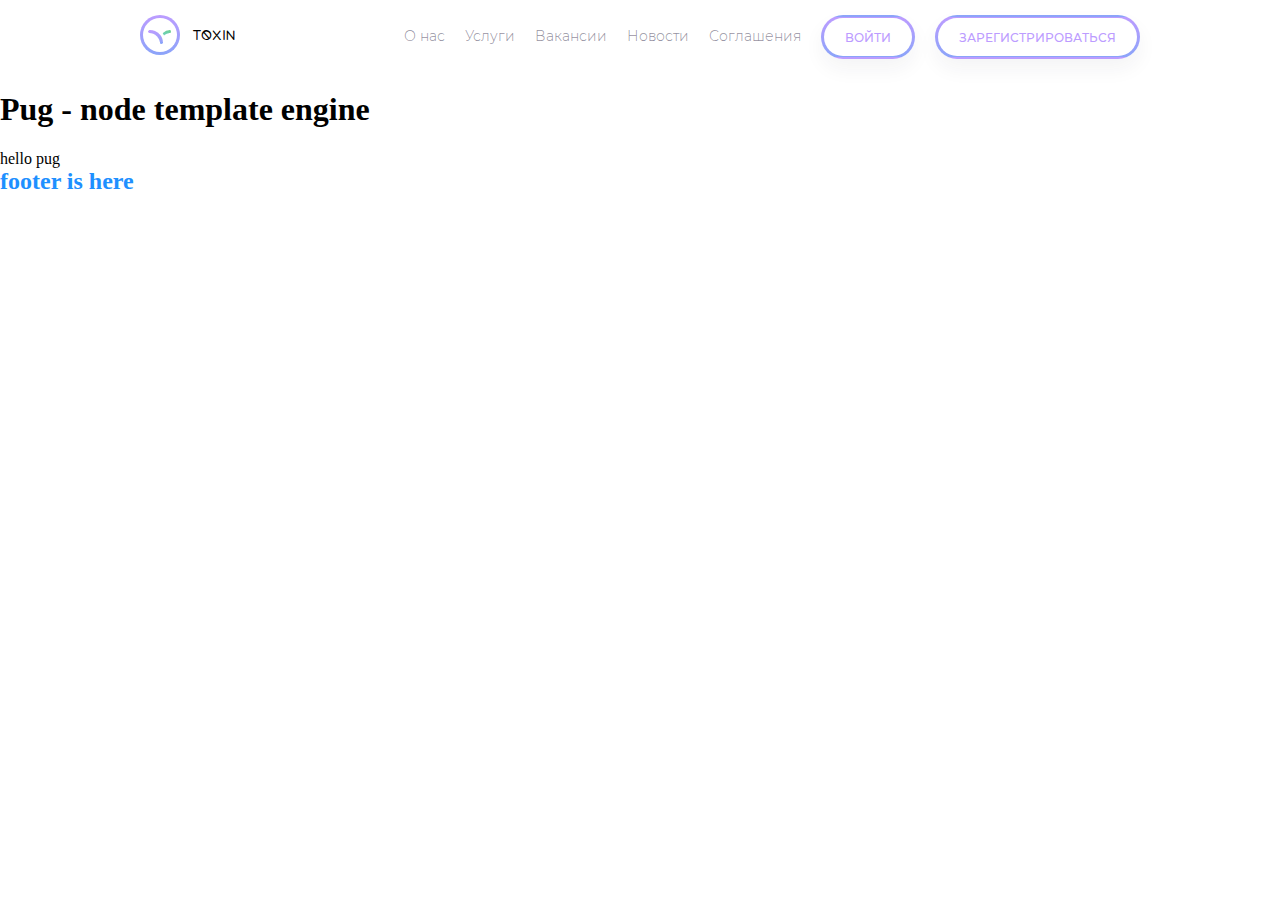
==== index.html @ a97ba28d "Added menu Added buttons Added mixins into logo scss-file Made flex-grid" ====
<!doctype html><html lang="ru"><head><meta charset="utf-8"><title>Toxin Pug</title><meta name="description" content="Toxin page from Olga Zaglavnova"><link href="index.cb0dcd7e6d7fa7ee1415.css" rel="stylesheet"></head><body class="index-page"><div class="wrapper"><header><div class="container"><div class="headerLogoBlock"><a href="#"><div class="logo"><div class="logo__img"><div class="logo__circle"><div class="logo__whitecircle"><div class="logo__leftwing"><div class="logo__leftwing_whitepart"></div></div><div class="logo__rightwing"><div class="logo__rightwing_whitepart"></div></div></div></div></div></div><div class="header__text">Toxin</div></a></div><div class="headerMenuBlock"><menu class="headerMenu"><ul class="headerMenu__list"><li class="headerMenu__listItem"><a class="headerMenu__itemLink" href="#">О нас</a></li><li class="headerMenu__listItem"><a class="headerMenu__itemLink" href="#">Услуги</a></li><li class="headerMenu__listItem"><a class="headerMenu__itemLink" href="#">Вакансии</a></li><li class="headerMenu__listItem"><a class="headerMenu__itemLink" href="#">Новости</a></li><li class="headerMenu__listItem"><a class="headerMenu__itemLink" href="#">Соглашения</a></li></ul></menu></div><div class="headerButtonsBlock"><button class="button"><span class="button__title">Войти</span></button><button class="button"><span class="button__title">Зарегистрироваться</span></button></div></div></header><section><div class="container"><h1>Pug - node template engine</h1><p>hello pug</p></div></section><footer><div class="container"><span class="footer-text">footer is here</span></div></footer></div><script src="vendors~index.cb0dcd7e6d7fa7ee1415.js"></script><script src="index.cb0dcd7e6d7fa7ee1415.js"></script></body></html>
---- index.cb0dcd7e6d7fa7ee1415.css ----
@font-face{font-family:Porto;src:url(b793e33574f83b1e16b0ee1959786ea9.ttf)}@font-face{font-family:Montserrat-Light;src:url(02afb26fe72fcc05298817491c044b7b.ttf)}@font-face{font-family:Montserrat-Medium;src:url(e2d60bc49517598c0ce8b98f8d4e579f.ttf)}
/*! normalize.css v8.0.1 | MIT License | github.com/necolas/normalize.css */html{line-height:1.15;-webkit-text-size-adjust:100%}body{margin:0}main{display:block}h1{font-size:2em;margin:.67em 0}hr{box-sizing:content-box;height:0;overflow:visible}pre{font-family:monospace,monospace;font-size:1em}a{background-color:transparent}abbr[title]{border-bottom:none;text-decoration:underline;text-decoration:underline dotted}b,strong{font-weight:bolder}code,kbd,samp{font-family:monospace,monospace;font-size:1em}small{font-size:80%}sub,sup{font-size:75%;line-height:0;position:relative;vertical-align:baseline}sub{bottom:-.25em}sup{top:-.5em}img{border-style:none}button,input,optgroup,select,textarea{font-family:inherit;font-size:100%;line-height:1.15;margin:0}button,input{overflow:visible}button,select{text-transform:none}[type=button],[type=reset],[type=submit],button{-webkit-appearance:button}[type=button]::-moz-focus-inner,[type=reset]::-moz-focus-inner,[type=submit]::-moz-focus-inner,button::-moz-focus-inner{border-style:none;padding:0}[type=button]:-moz-focusring,[type=reset]:-moz-focusring,[type=submit]:-moz-focusring,button:-moz-focusring{outline:1px dotted ButtonText}fieldset{padding:.35em .75em .625em}legend{box-sizing:border-box;color:inherit;display:table;max-width:100%;padding:0;white-space:normal}progress{vertical-align:baseline}textarea{overflow:auto}[type=checkbox],[type=radio]{box-sizing:border-box;padding:0}[type=number]::-webkit-inner-spin-button,[type=number]::-webkit-outer-spin-button{height:auto}[type=search]{-webkit-appearance:textfield;outline-offset:-2px}[type=search]::-webkit-search-decoration{-webkit-appearance:none}::-webkit-file-upload-button{-webkit-appearance:button;font:inherit}details{display:block}summary{display:list-item}[hidden],template{display:none}*{box-sizing:border-box;padding:0;margin:0}.logo__circle{width:40px;height:40px;background:linear-gradient(180deg,#bc9cff,#8ba4f9);border-radius:50%;position:relative}.logo__whitecircle{width:34px;height:34px;background-color:#fff;border-radius:50%;position:absolute;top:3px;left:3px}.logo__leftwing{width:17.76px;height:17.76px;background:linear-gradient(180deg,#bc9cff,#8ba4f9);top:9px;left:5px;border:3px solid #fff;border-bottom:none;border-left:none;border-radius:0 16px 0 0;z-index:2}.logo__leftwing,.logo__leftwing:before{position:absolute;box-sizing:border-box}.logo__leftwing:before{content:"";left:-2.6px;top:-3px;width:5px;height:9.2px;background-color:#bc9cff;border:3px solid #fff;border-right:none;border-radius:7px 0 0 7px}.logo__leftwing:after{position:absolute;content:"";box-sizing:border-box;right:-3.1px;bottom:-2px;width:9.2px;height:5px;background-color:#8ba4f9;border:3px solid #fff;border-top:none;border-radius:0 0 7px 7px}.logo__leftwing_whitepart{width:11.76px;height:11.76px;position:absolute;top:3px;background-color:#fff;left:0;border-radius:0 11px 0 0}.logo__rightwing{position:absolute;border:3px solid #fff;box-sizing:border-box;background:linear-gradient(180deg,#6fcf97,#66d2ea);width:17.76px;height:17.76px;top:27%;right:8%;border-radius:13px 0 0 0;z-index:1}.logo__rightwing:after{position:absolute;content:"";box-sizing:border-box;right:-3.1px;top:-3px;width:5px;height:9.1px;background-color:#6fcf97;border:3px solid #fff;border-left:none;border-radius:0 7px 7px 0}.logo__rightwing_whitepart{width:11.76px;height:11.76px;position:absolute;top:3px;background-color:#fff;right:0;border-radius:11px 0 0 0}header .container{display:flex;padding:15px 140px;height:70px;width:100%}header .container .headerLogoBlock{text-align:left;justify-content:start}header .container .headerLogoBlock a{display:flex;text-decoration:none}header .container .headerMenuBlock{flex-grow:1}header .container .headerButtonsBlock{display:flex}header .header__text{font-family:Porto;color:#000;font-size:13px;font-weight:500;line-height:44px;margin-left:12.5px}.headerMenu__list{display:flex;padding:12px 0;justify-content:flex-end}.headerMenu__listItem{list-style-type:none;margin-left:20px}.headerMenu__itemLink{text-decoration:none;font-family:Montserrat-Light;font-style:normal;font-weight:400;font-size:14px;line-height:17px;color:rgba(31,32,65,.5)}.button{height:44px;width:fit-content;display:flex;background:#fff;box-shadow:0 10px 20px rgba(31,32,65,.05);font-family:Montserrat-Medium;font-style:normal;font-size:12px;line-height:15px;border:2px solid transparent;background:linear-gradient(180deg,#bc9cff,#8ba4f9);border-radius:22px;padding:1px;text-align:center;text-transform:uppercase;color:#bc9cff;margin-left:20px;cursor:pointer}.button:hover>.button__title{background:linear-gradient(180deg,#bc9cff,#8ba4f9);color:#fff}.button__title{width:fit-content;background:#fff;padding:12px 21px;border-radius:20px}.footer-text{color:#1e90ff;font-size:24px;font-weight:700}
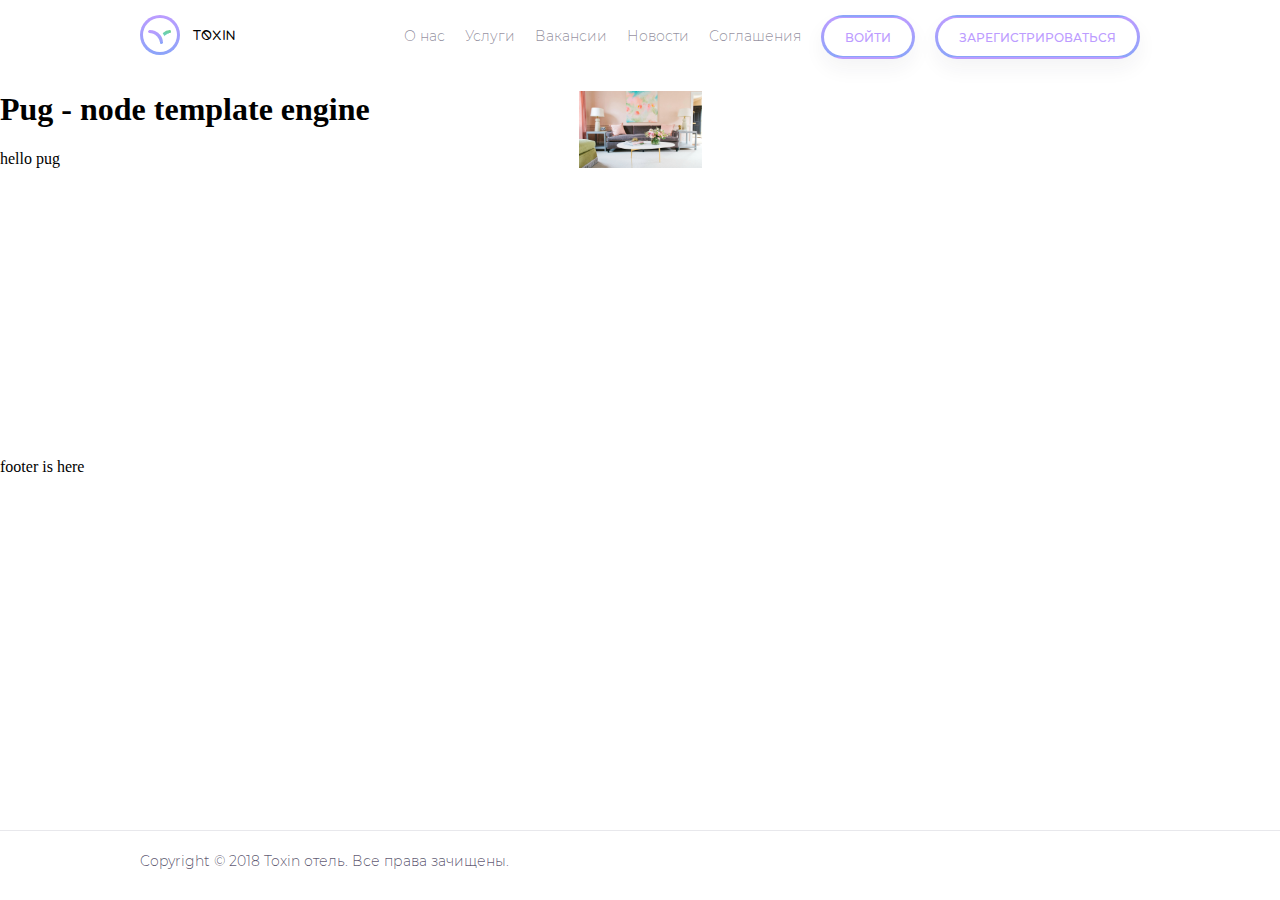
==== commit c1d02be5: "copyright" ====
--- a/index.html
+++ b/index.html
@@ -1 +1 @@
-<!doctype html><html lang="ru"><head><meta charset="utf-8"><title>Toxin Pug</title><meta name="description" content="Toxin page from Olga Zaglavnova"><link href="index.cb0dcd7e6d7fa7ee1415.css" rel="stylesheet"></head><body class="index-page"><div class="wrapper"><header><div class="container"><div class="headerLogoBlock"><a href="#"><div class="logo"><div class="logo__img"><div class="logo__circle"><div class="logo__whitecircle"><div class="logo__leftwing"><div class="logo__leftwing_whitepart"></div></div><div class="logo__rightwing"><div class="logo__rightwing_whitepart"></div></div></div></div></div></div><div class="header__text">Toxin</div></a></div><div class="headerMenuBlock"><menu class="headerMenu"><ul class="headerMenu__list"><li class="headerMenu__listItem"><a class="headerMenu__itemLink" href="#">О нас</a></li><li class="headerMenu__listItem"><a class="headerMenu__itemLink" href="#">Услуги</a></li><li class="headerMenu__listItem"><a class="headerMenu__itemLink" href="#">Вакансии</a></li><li class="headerMenu__listItem"><a class="headerMenu__itemLink" href="#">Новости</a></li><li class="headerMenu__listItem"><a class="headerMenu__itemLink" href="#">Соглашения</a></li></ul></menu></div><div class="headerButtonsBlock"><button class="button"><span class="button__title">Войти</span></button><button class="button"><span class="button__title">Зарегистрироваться</span></button></div></div></header><section><div class="container"><h1>Pug - node template engine</h1><p>hello pug</p></div></section><footer><div class="container"><span class="footer-text">footer is here</span></div></footer></div><script src="vendors~index.cb0dcd7e6d7fa7ee1415.js"></script><script src="index.cb0dcd7e6d7fa7ee1415.js"></script></body></html>+<!doctype html><html lang="ru"><head><meta charset="utf-8"><title>Toxin Pug</title><meta name="description" content="Toxin page from Olga Zaglavnova"><link rel="stylesheet" href="../src/fonts/font-awesome-4.7.0/css/font-awesome.min.css"><link href="index.c9271f1c7e8a20009841.css" rel="stylesheet"></head><body class="index-page"><div class="wrapper"><header><div class="container"><div class="headerLogoBlock"><a href="#"><div class="logo"><div class="logo__img"><div class="logo__circle"><div class="logo__whitecircle"><div class="logo__leftwing"><div class="logo__leftwing_whitepart"></div></div><div class="logo__rightwing"><div class="logo__rightwing_whitepart"></div></div></div></div></div></div><div class="header__text">Toxin</div></a></div><div class="headerMenuBlock"><menu class="headerMenu"><ul class="headerMenu__list"><li class="headerMenu__listItem"><a class="headerMenu__itemLink" href="#">О нас</a></li><li class="headerMenu__listItem"><a class="headerMenu__itemLink" href="#">Услуги</a></li><li class="headerMenu__listItem"><a class="headerMenu__itemLink" href="#">Вакансии</a></li><li class="headerMenu__listItem"><a class="headerMenu__itemLink" href="#">Новости</a></li><li class="headerMenu__listItem"><a class="headerMenu__itemLink" href="#">Соглашения</a></li></ul></menu></div><div class="headerButtonsBlock"><button class="button"><span class="button__title">Войти</span></button><button class="button"><span class="button__title">Зарегистрироваться</span></button></div></div></header><div class="content"><section><div class="main__container"><h1>Pug - node template engine</h1><p>hello pug</p></div></section></div><footer><div class="container"><span class="footer-text">footer is here</span></div></footer><div class="copyright"><div class="copyright__text">Copyright © 2018 Toxin отель. Все права зачищены.</div><div class="copyright__socialIcons"><a class="copyright__socialIconLink" href="#"><p class="copyright__socialIcon"><i class="fa fa-twitter copyright__socialIconSmb" aria-hidden="true"></i></p></a><a class="copyright__socialIconLink" href="#"><p class="copyright__socialIcon"><i class="fa fa-facebook-official copyright__socialIconSmb" aria-hidden="true"></i></p></a><a class="copyright__socialIconLink" href="#"><p class="copyright__socialIcon"><i class="fa fa-instagram copyright__socialIconSmb" aria-hidden="true"></i></p></a></div></div></div><script src="vendors~index.c9271f1c7e8a20009841.js"></script><script src="index.c9271f1c7e8a20009841.js"></script></body></html>--- a/index.c9271f1c7e8a20009841.css
+++ b/index.c9271f1c7e8a20009841.css
@@ -0,0 +1,2 @@
+@font-face{font-family:Porto;src:url(b793e33574f83b1e16b0ee1959786ea9.ttf)}@font-face{font-family:Montserrat-Light;src:url(02afb26fe72fcc05298817491c044b7b.ttf)}@font-face{font-family:Montserrat-Medium;src:url(e2d60bc49517598c0ce8b98f8d4e579f.ttf)}
+/*! normalize.css v8.0.1 | MIT License | github.com/necolas/normalize.css */html{line-height:1.15;-webkit-text-size-adjust:100%}body{margin:0}main{display:block}h1{font-size:2em;margin:.67em 0}hr{box-sizing:content-box;height:0;overflow:visible}pre{font-family:monospace,monospace;font-size:1em}a{background-color:transparent}abbr[title]{border-bottom:none;text-decoration:underline;text-decoration:underline dotted}b,strong{font-weight:bolder}code,kbd,samp{font-family:monospace,monospace;font-size:1em}small{font-size:80%}sub,sup{font-size:75%;line-height:0;position:relative;vertical-align:baseline}sub{bottom:-.25em}sup{top:-.5em}img{border-style:none}button,input,optgroup,select,textarea{font-family:inherit;font-size:100%;line-height:1.15;margin:0}button,input{overflow:visible}button,select{text-transform:none}[type=button],[type=reset],[type=submit],button{-webkit-appearance:button}[type=button]::-moz-focus-inner,[type=reset]::-moz-focus-inner,[type=submit]::-moz-focus-inner,button::-moz-focus-inner{border-style:none;padding:0}[type=button]:-moz-focusring,[type=reset]:-moz-focusring,[type=submit]:-moz-focusring,button:-moz-focusring{outline:1px dotted ButtonText}fieldset{padding:.35em .75em .625em}legend{box-sizing:border-box;color:inherit;display:table;max-width:100%;padding:0;white-space:normal}progress{vertical-align:baseline}textarea{overflow:auto}[type=checkbox],[type=radio]{box-sizing:border-box;padding:0}[type=number]::-webkit-inner-spin-button,[type=number]::-webkit-outer-spin-button{height:auto}[type=search]{-webkit-appearance:textfield;outline-offset:-2px}[type=search]::-webkit-search-decoration{-webkit-appearance:none}::-webkit-file-upload-button{-webkit-appearance:button;font:inherit}details{display:block}summary{display:list-item}[hidden],template{display:none}*{box-sizing:border-box;padding:0;margin:0}.wrapper{display:flex;flex-direction:column;min-height:100vh}.content{flex-grow:1}.main__container{background-image:url(8ac5218809ca12100a3fe96936d6c5a6.png);background-position:50%;background-repeat:no-repeat;background-size:contain}.logo__circle{width:40px;height:40px;background:linear-gradient(180deg,#bc9cff,#8ba4f9);border-radius:50%;position:relative}.logo__whitecircle{width:34px;height:34px;background-color:#fff;border-radius:50%;position:absolute;top:3px;left:3px}.logo__leftwing{width:17.76px;height:17.76px;background:linear-gradient(180deg,#bc9cff,#8ba4f9);top:9px;left:5px;border:3px solid #fff;border-bottom:none;border-left:none;border-radius:0 16px 0 0;z-index:2}.logo__leftwing,.logo__leftwing:before{position:absolute;box-sizing:border-box}.logo__leftwing:before{content:"";left:-2.6px;top:-3px;width:5px;height:9.2px;background-color:#bc9cff;border:3px solid #fff;border-right:none;border-radius:7px 0 0 7px}.logo__leftwing:after{position:absolute;content:"";box-sizing:border-box;right:-3.1px;bottom:-2px;width:9.2px;height:5px;background-color:#8ba4f9;border:3px solid #fff;border-top:none;border-radius:0 0 7px 7px}.logo__leftwing_whitepart{width:11.76px;height:11.76px;position:absolute;top:3px;background-color:#fff;left:0;border-radius:0 11px 0 0}.logo__rightwing{position:absolute;border:3px solid #fff;box-sizing:border-box;background:linear-gradient(180deg,#6fcf97,#66d2ea);width:17.76px;height:16.76px;top:27%;right:8%;border-radius:13px 0 0 0;z-index:1}.logo__rightwing:after{position:absolute;content:"";box-sizing:border-box;right:-3.1px;top:-3px;width:5px;height:9.1px;background-color:#6fcf97;border:3px solid #fff;border-left:none;border-radius:0 7px 7px 0}.logo__rightwing_whitepart{width:11.76px;height:11.76px;position:absolute;top:3px;background-color:#fff;right:-2px;border-radius:9px 0 0 0}header{flex-grow:0}header .container{display:flex;padding:15px 140px;height:70px;width:100%}header .container .headerLogoBlock{text-align:left;justify-content:start}header .container .headerLogoBlock a{display:flex;text-decoration:none}header .container .headerMenuBlock{flex-grow:1}header .container .headerButtonsBlock{display:flex}header .header__text{font-family:Porto;color:#000;font-size:13px;font-weight:500;line-height:44px;margin-left:12.5px}.headerMenu__list{display:flex;padding:12px 0;justify-content:flex-end}.headerMenu__listItem{list-style-type:none;margin-left:20px}.headerMenu__itemLink{text-decoration:none;font-family:Montserrat-Light;font-style:normal;font-weight:400;font-size:14px;line-height:17px;color:rgba(31,32,65,.5)}.button{height:44px;width:fit-content;display:flex;background:#fff;box-shadow:0 10px 20px rgba(31,32,65,.05);font-family:Montserrat-Medium;font-style:normal;font-size:12px;line-height:15px;border:2px solid transparent;background:linear-gradient(180deg,#bc9cff,#8ba4f9);border-radius:22px;padding:1px;text-align:center;text-transform:uppercase;color:#bc9cff;margin-left:20px;cursor:pointer}.button:hover>.button__title{background:linear-gradient(180deg,#bc9cff,#8ba4f9);color:#fff}.button__title{width:fit-content;background:#fff;padding:12px 21px;border-radius:20px}footer{height:372px;box-shadow:0 1px 0 rgba(31,32,65,.1)}.copyright,footer{width:100%;flex-grow:0}.copyright{height:70px;display:flex;padding:23px 140px}.copyright__text{flex-grow:1;font-family:Montserrat-Light;font-style:normal;font-weight:400;font-size:14px;line-height:17px;color:rgba(31,32,65,.75)}.copyright__socialIcons{flex-basis:20%;flex-grow:0;display:flex;justify-content:flex-end}.copyright__socialIconLink{width:23px;height:23px;margin-left:20px;text-decoration:none}.copyright__socialIcon{background:linear-gradient(180deg,#bc9cff,#8ba4f9);color:#bc9cff;font-size:24px;line-height:23px;text-align:center}.copyright__socialIconSmb{background-color:#fff;height:24px;width:24px}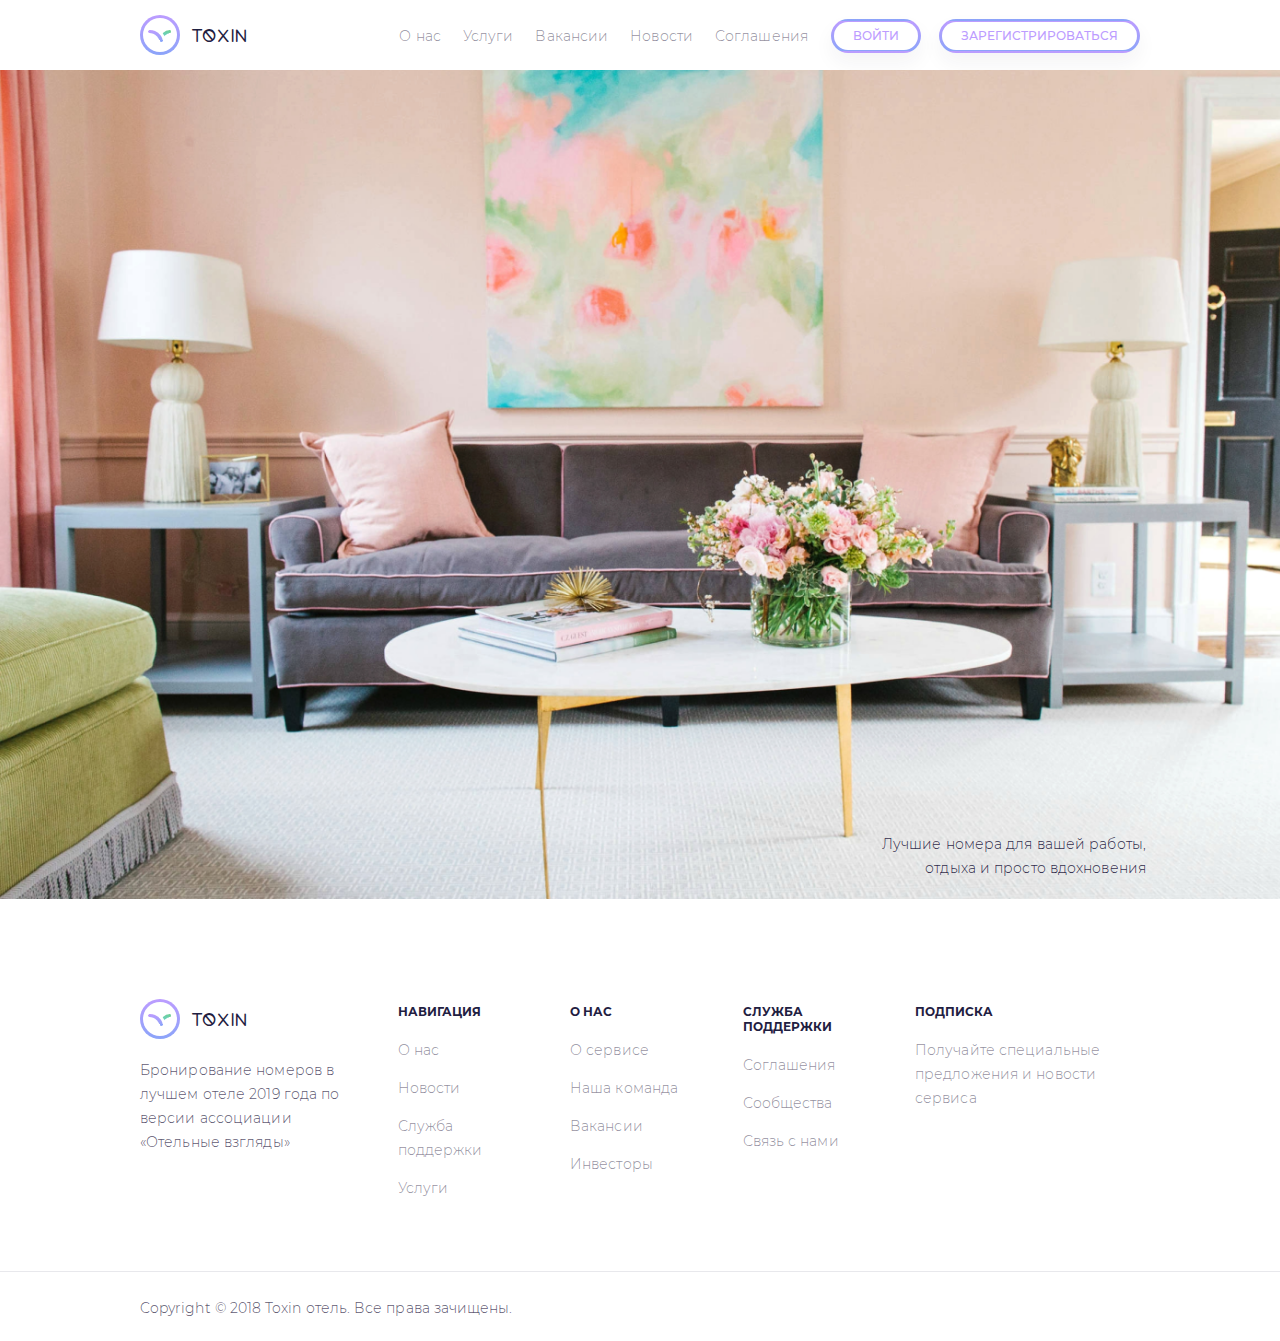
==== commit 486e5543: "footer PixelPerfect" ====
--- a/index.html
+++ b/index.html
@@ -1 +1 @@
-<!doctype html><html lang="ru"><head><meta charset="utf-8"><title>Toxin Pug</title><meta name="description" content="Toxin page from Olga Zaglavnova"><link rel="stylesheet" href="../src/fonts/font-awesome-4.7.0/css/font-awesome.min.css"><link href="index.c9271f1c7e8a20009841.css" rel="stylesheet"></head><body class="index-page"><div class="wrapper"><header><div class="container"><div class="headerLogoBlock"><a href="#"><div class="logo"><div class="logo__img"><div class="logo__circle"><div class="logo__whitecircle"><div class="logo__leftwing"><div class="logo__leftwing_whitepart"></div></div><div class="logo__rightwing"><div class="logo__rightwing_whitepart"></div></div></div></div></div></div><div class="header__text">Toxin</div></a></div><div class="headerMenuBlock"><menu class="headerMenu"><ul class="headerMenu__list"><li class="headerMenu__listItem"><a class="headerMenu__itemLink" href="#">О нас</a></li><li class="headerMenu__listItem"><a class="headerMenu__itemLink" href="#">Услуги</a></li><li class="headerMenu__listItem"><a class="headerMenu__itemLink" href="#">Вакансии</a></li><li class="headerMenu__listItem"><a class="headerMenu__itemLink" href="#">Новости</a></li><li class="headerMenu__listItem"><a class="headerMenu__itemLink" href="#">Соглашения</a></li></ul></menu></div><div class="headerButtonsBlock"><button class="button"><span class="button__title">Войти</span></button><button class="button"><span class="button__title">Зарегистрироваться</span></button></div></div></header><div class="content"><section><div class="main__container"><h1>Pug - node template engine</h1><p>hello pug</p></div></section></div><footer><div class="container"><span class="footer-text">footer is here</span></div></footer><div class="copyright"><div class="copyright__text">Copyright © 2018 Toxin отель. Все права зачищены.</div><div class="copyright__socialIcons"><a class="copyright__socialIconLink" href="#"><p class="copyright__socialIcon"><i class="fa fa-twitter copyright__socialIconSmb" aria-hidden="true"></i></p></a><a class="copyright__socialIconLink" href="#"><p class="copyright__socialIcon"><i class="fa fa-facebook-official copyright__socialIconSmb" aria-hidden="true"></i></p></a><a class="copyright__socialIconLink" href="#"><p class="copyright__socialIcon"><i class="fa fa-instagram copyright__socialIconSmb" aria-hidden="true"></i></p></a></div></div></div><script src="vendors~index.c9271f1c7e8a20009841.js"></script><script src="index.c9271f1c7e8a20009841.js"></script></body></html>+<!doctype html><html lang="ru"><head><meta charset="utf-8"><title>Toxin Pug</title><meta name="description" content="Toxin page from Olga Zaglavnova"><link rel="stylesheet" href="../src/fonts/font-awesome-4.7.0/css/font-awesome.min.css"><link href="index.a7277bf29118800a46e3.css" rel="stylesheet"></head><body class="index-page"><div class="wrapper"><header><div class="container"><div class="headerLogoBlock"><a href="#"><div class="logo"><div class="logo__img"><div class="logo__circle"><div class="logo__whitecircle"><div class="logo__leftwing"><div class="logo__leftwing_whitepart"></div></div><div class="logo__rightwing"><div class="logo__rightwing_whitepart"></div></div></div></div></div></div><div class="logoField__text">Toxin</div></a></div><div class="headerMenuBlock"><menu class="headerMenu"><ul class="headerMenu__list"><li class="headerMenu__listItem"><a class="headerMenu__itemLink" href="#">О нас</a></li><li class="headerMenu__listItem"><label class="headerMenu__itemLink headerMenu__dropdownLbl" for="cbServices"><input class="headerMenu__dropdownCbox" id="cbServices" type="checkbox">Услуги <i class="fa fa-chevron-down" aria-hidden="true"></i></label></li><li class="headerMenu__listItem"><a class="headerMenu__itemLink" href="#">Вакансии</a></li><li class="headerMenu__listItem"><a class="headerMenu__itemLink" href="#">Новости</a></li><li class="headerMenu__listItem"><label class="headerMenu__itemLink headerMenu__dropdownLbl" for="cbAgreements"><input class="headerMenu__dropdownCbox" id="cbAgreements" type="checkbox">Соглашения <i class="fa fa-chevron-down" aria-hidden="true"></i></label></li></ul></menu></div><div class="headerButtonsBlock"><button class="button"><span class="button__title">Войти</span></button><button class="button"><span class="button__title">Зарегистрироваться</span></button></div></div></header><div class="content"><section><div class="main__container"><div class="main__description">Лучшие номера для вашей работы, отдыха и просто вдохновения</div></div></section></div><footer><div class="container"><div class="footer__description"><div class="footer__logo"><div class="logo"><div class="logo__img"><div class="logo__circle"><div class="logo__whitecircle"><div class="logo__leftwing"><div class="logo__leftwing_whitepart"></div></div><div class="logo__rightwing"><div class="logo__rightwing_whitepart"></div></div></div></div></div></div><div class="logoField__text">Toxin</div></div><div class="footer__description_text">Бронирование номеров в лучшем отеле 2019 года по версии ассоциации «Отельные взгляды»</div></div><div class="footer__refBlock"><div class="footer__references"><div class="footer__references_title">Навигация</div><div class="footer__references_list"><ul class="footer__references_list"><li class="footer__references_listItem"><a class="footer__references_listLink" href="#">О нас</a></li><li class="footer__references_listItem"><a class="footer__references_listLink" href="#">Новости</a></li><li class="footer__references_listItem"><a class="footer__references_listLink" href="#">Служба поддержки</a></li><li class="footer__references_listItem"><a class="footer__references_listLink" href="#">Услуги</a></li></ul></div></div></div><div class="footer__refBlock"><div class="footer__references"><div class="footer__references_title">О нас</div><div class="footer__references_list"><ul><li class="footer__references_listItem"><a class="footer__references_listLink" href="#">О сервисе</a></li><li class="footer__references_listItem"><a class="footer__references_listLink" href="#">Наша команда</a></li><li class="footer__references_listItem"><a class="footer__references_listLink" href="#">Вакансии</a></li><li class="footer__references_listItem"><a class="footer__references_listLink" href="#">Инвесторы</a></li></ul></div></div></div><div class="footer__refBlock"><div class="footer__references"><div class="footer__references_title">Служба поддержки</div><div class="footer__references_list"><ul><li class="footer__references_listItem"><a class="footer__references_listLink" href="#">Соглашения</a></li><li class="footer__references_listItem"><a class="footer__references_listLink" href="#">Сообщества</a></li><li class="footer__references_listItem"><a class="footer__references_listLink" href="#">Связь с нами</a></li></ul></div></div></div><div class="footer__subs"><div class="footer__references"><div class="footer__references_title">Подписка</div><div class="footer__references_list"><ul class="footer__references_list"><li class="footer__references_listItem">Получайте специальные предложения и новости сервиса</li></ul></div></div></div></div></footer><div class="copyright"><div class="copyright__text">Copyright © 2018 Toxin отель. Все права зачищены.</div><div class="copyright__socialIcons"><a class="copyright__socialIconLink" href="#"><p class="copyright__socialIcon"><i class="fa fa-twitter copyright__socialIconSmb" aria-hidden="true"></i></p></a><a class="copyright__socialIconLink" href="#"><p class="copyright__socialIcon"><i class="fa fa-facebook-official copyright__socialIconSmb" aria-hidden="true"></i></p></a><a class="copyright__socialIconLink" href="#"><p class="copyright__socialIcon"><i class="fa fa-instagram copyright__socialIconSmb" aria-hidden="true"></i></p></a></div></div></div><script src="vendors~index.a7277bf29118800a46e3.js"></script><script src="index.a7277bf29118800a46e3.js"></script></body></html>--- a/index.a7277bf29118800a46e3.css
+++ b/index.a7277bf29118800a46e3.css
@@ -0,0 +1,2 @@
+@font-face{font-family:Porto;src:url(b793e33574f83b1e16b0ee1959786ea9.ttf)}@font-face{font-family:Montserrat-Light;src:url(02afb26fe72fcc05298817491c044b7b.ttf)}@font-face{font-family:Montserrat-Medium;src:url(e2d60bc49517598c0ce8b98f8d4e579f.ttf)}@font-face{font-family:Montserrat-Bold;src:url(079ca05d3ded9bc107ab8a8da013be22.ttf)}
+/*! normalize.css v8.0.1 | MIT License | github.com/necolas/normalize.css */html{line-height:1.15;-webkit-text-size-adjust:100%}body{margin:0}main{display:block}h1{font-size:2em;margin:.67em 0}hr{box-sizing:content-box;height:0;overflow:visible}pre{font-family:monospace,monospace;font-size:1em}a{background-color:transparent}abbr[title]{border-bottom:none;text-decoration:underline;text-decoration:underline dotted}b,strong{font-weight:bolder}code,kbd,samp{font-family:monospace,monospace;font-size:1em}small{font-size:80%}sub,sup{font-size:75%;line-height:0;position:relative;vertical-align:baseline}sub{bottom:-.25em}sup{top:-.5em}img{border-style:none}button,input,optgroup,select,textarea{font-family:inherit;font-size:100%;line-height:1.15;margin:0}button,input{overflow:visible}button,select{text-transform:none}[type=button],[type=reset],[type=submit],button{-webkit-appearance:button}[type=button]::-moz-focus-inner,[type=reset]::-moz-focus-inner,[type=submit]::-moz-focus-inner,button::-moz-focus-inner{border-style:none;padding:0}[type=button]:-moz-focusring,[type=reset]:-moz-focusring,[type=submit]:-moz-focusring,button:-moz-focusring{outline:1px dotted ButtonText}fieldset{padding:.35em .75em .625em}legend{box-sizing:border-box;color:inherit;display:table;max-width:100%;padding:0;white-space:normal}progress{vertical-align:baseline}textarea{overflow:auto}[type=checkbox],[type=radio]{box-sizing:border-box;padding:0}[type=number]::-webkit-inner-spin-button,[type=number]::-webkit-outer-spin-button{height:auto}[type=search]{-webkit-appearance:textfield;outline-offset:-2px}[type=search]::-webkit-search-decoration{-webkit-appearance:none}::-webkit-file-upload-button{-webkit-appearance:button;font:inherit}details{display:block}summary{display:list-item}[hidden],template{display:none}*{box-sizing:border-box;padding:0;margin:0}.wrapper{display:flex;flex-direction:column;min-height:100vh}.content{flex-grow:1}.main__container{background-image:url(8ac5218809ca12100a3fe96936d6c5a6.png);background-position:50%;background-repeat:no-repeat;background-size:cover;min-height:829px;position:relative}.main__description{position:absolute;width:297px;height:48px;right:134px;bottom:19px;font-family:Montserrat-Light;font-style:normal;font-weight:400;font-size:14px;line-height:24px;text-align:right;color:rgba(31,32,65,.95);letter-spacing:.1px}.logo__circle{width:40px;height:40px;background:linear-gradient(180deg,#bc9cff,#8ba4f9);border-radius:50%;position:relative}.logo__whitecircle{width:34px;height:34px;background-color:#fff;border-radius:50%;position:absolute;top:3px;left:3px}.logo__leftwing{width:17.76px;height:15.76px;background:linear-gradient(180deg,#bc9cff,#8ba4f9);top:9px;left:5px;border:3px solid #fff;border-bottom:none;border-left:none;border-radius:0 16px 0 0;z-index:2}.logo__leftwing,.logo__leftwing:before{position:absolute;box-sizing:border-box}.logo__leftwing:before{content:"";left:-2.6px;top:-3px;width:5px;height:9.2px;background-color:#bc9cff;border:3px solid #fff;border-right:none;border-radius:7px 0 0 7px}.logo__leftwing:after{position:absolute;content:"";box-sizing:border-box;right:-3.1px;bottom:-2px;width:9.2px;height:5px;background-color:#8ba4f9;border:3px solid #fff;border-top:none;border-radius:0 0 7px 7px}.logo__leftwing_whitepart{width:11.76px;height:11.76px;position:absolute;top:3px;background-color:#fff;left:0;border-radius:0 11px 0 0}.logo__rightwing{position:absolute;border:3px solid #fff;box-sizing:border-box;background:linear-gradient(180deg,#6fcf97,#66d2ea);width:17.76px;height:16.76px;top:27%;right:8%;border-radius:13px 0 0 0;z-index:1}.logo__rightwing:after{position:absolute;content:"";box-sizing:border-box;right:-3.1px;top:-3px;width:5px;height:9.1px;background-color:#6fcf97;border:3px solid #fff;border-left:none;border-radius:0 7px 7px 0}.logo__rightwing_whitepart{width:11.76px;height:11.76px;position:absolute;top:3px;background-color:#fff;right:-2px;border-radius:9px 0 0 0}.logoField__text{font-family:Porto;color:#1f2041;font-size:17px;font-weight:500;line-height:44px;margin-left:12px;letter-spacing:.3px}header{flex-grow:0}header .container{display:flex;padding:15px 140px;height:70px;width:100%}header .container .headerLogoBlock{text-align:left;justify-content:start}header .container .headerLogoBlock a{display:flex;text-decoration:none}header .container .headerMenuBlock{flex-grow:1;padding-right:5px}header .container .headerButtonsBlock{display:flex;padding-top:4px}.headerMenu__list{display:flex;padding:12px 0;justify-content:flex-end}.headerMenu__listItem{list-style-type:none;margin-left:22px}.headerMenu__itemLink{text-decoration:none;font-family:Montserrat-Light;font-style:normal;font-weight:400;font-size:14px;line-height:17px;color:rgba(31,32,65,.5);letter-spacing:.1px}.headerMenu__itemLink:hover{color:rgba(31,32,65,.75);transform:scaleX(3);font-family:Montserrat-Bold}.headerMenu__dropdownCbox{display:none}.button{height:34px;width:fit-content;display:flex;background:#fff;box-shadow:0 10px 20px rgba(31,32,65,.05);font-family:Montserrat-Medium;font-style:normal;font-size:12px;line-height:16px;border:2px solid transparent;background:linear-gradient(180deg,#bc9cff,#8ba4f9);border-radius:22px;padding:1px;text-align:center;text-transform:uppercase;color:#bc9cff;margin-left:18px;cursor:pointer}.button:hover>.button__title{background:linear-gradient(180deg,#bc9cff,#8ba4f9);color:#fff}.button__title{width:fit-content;background:#fff;padding:6px 19px;border-radius:20px}footer{height:372px;width:100%;flex-grow:0;box-shadow:0 1px 0 rgba(31,32,65,.1)}footer .container{display:flex;justify-content:space-between;padding:100px 140px}.footer__logo{display:flex}.footer__description{flex-basis:22%}.footer__description_text{font-family:Montserrat-Light;font-style:normal;font-weight:400;font-size:14px;line-height:24px;color:rgba(31,32,65,.75);margin-top:15px;letter-spacing:.1px}.footer__refBlock{flex-basis:13.5%}.footer__subs{flex-basis:22.5%}.footer__references_title{font-family:Montserrat-Bold;font-style:normal;font-weight:700;font-size:12px;line-height:15px;text-transform:uppercase;color:#1f2041;margin-top:5px}.footer__references_list{font-family:Montserrat-Light;font-style:normal;font-weight:400;font-size:14px;line-height:24px;color:rgba(31,32,65,.5);letter-spacing:.1px;margin-top:19px}.footer__references_list>ul{list-style-type:none}.footer__references_listItem{margin-top:14px}.footer__references_listLink{text-decoration:none;color:rgba(31,32,65,.5)}.copyright{width:100%;height:70px;display:flex;padding:24px 140px;flex-grow:0}.copyright__text{flex-grow:1;font-family:Montserrat-Light;font-style:normal;font-weight:400;font-size:14px;letter-spacing:.07px;line-height:17px;color:rgba(31,32,65,.75);margin-top:5px}.copyright__socialIcons{flex-basis:20%;flex-grow:0;display:flex;justify-content:flex-end;margin-right:4px}.copyright__socialIconLink{width:23px;height:23px;margin-left:21px;text-decoration:none}.copyright__socialIcon{background:linear-gradient(180deg,#bc9cff,#8ba4f9);color:#bc9cff;font-size:24px;line-height:21px;text-align:center}.copyright__socialIconSmb{background-color:#fff;height:24px;width:24px}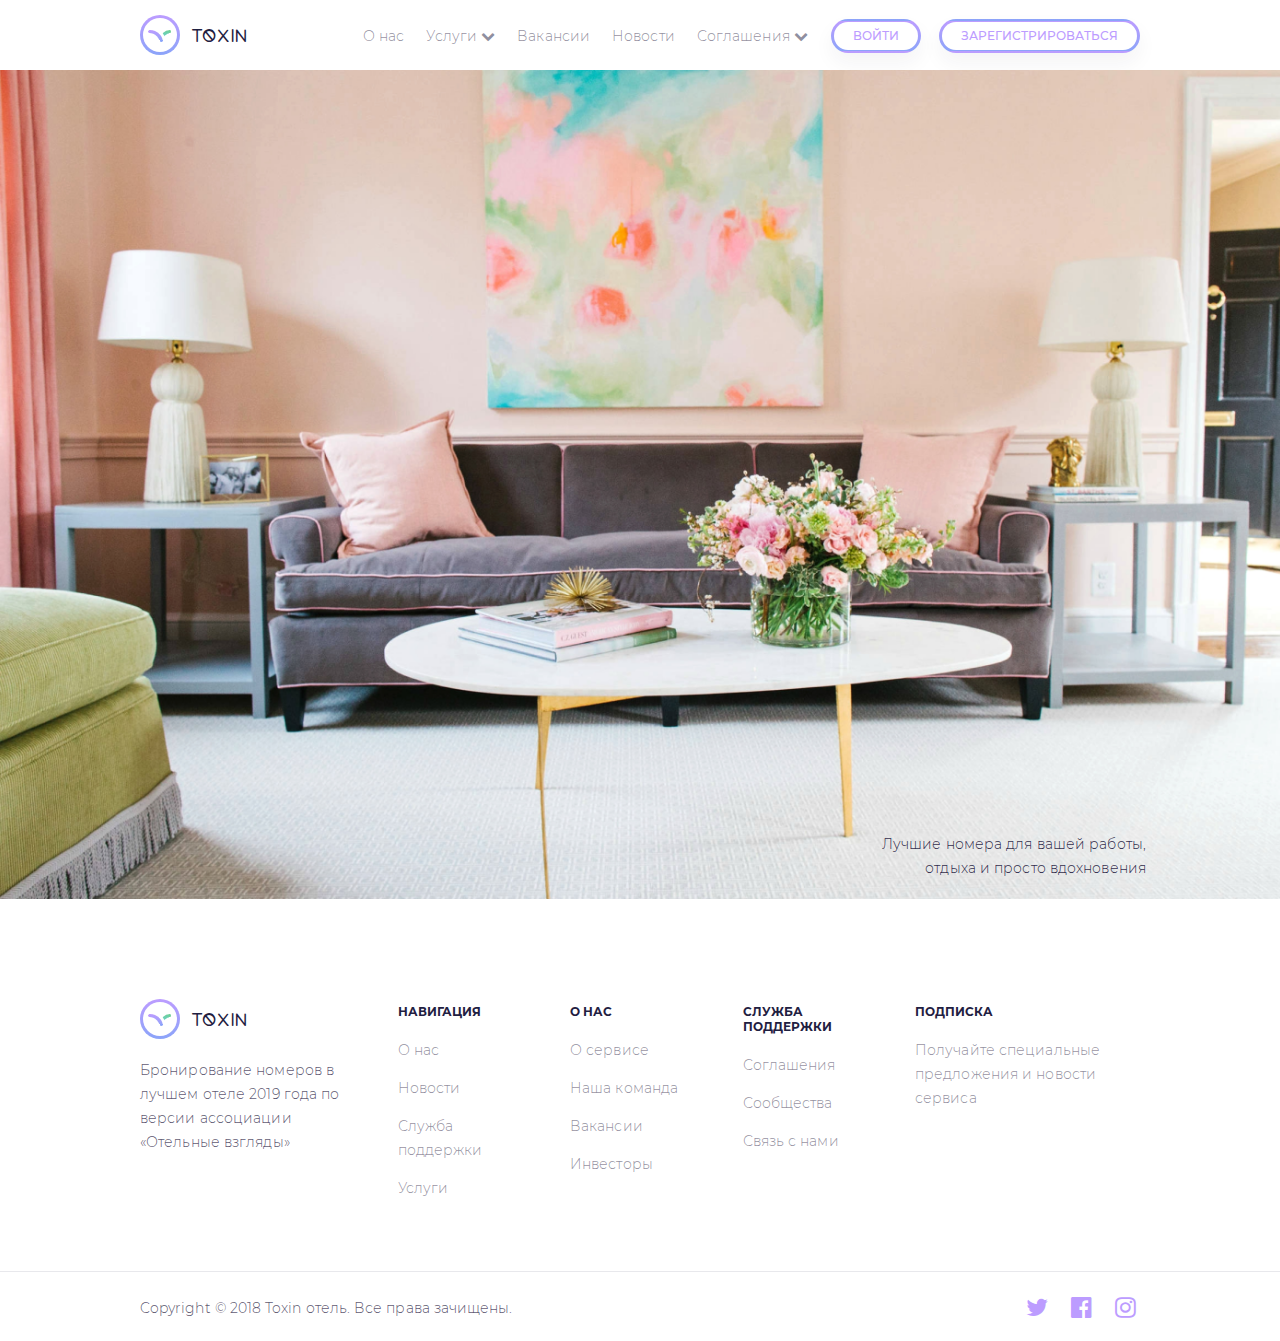
==== commit 68b8adc4: "fontawesome - social icons in copyright" ====
--- a/index.html
+++ b/index.html
@@ -1 +1 @@
-<!doctype html><html lang="ru"><head><meta charset="utf-8"><title>Toxin Pug</title><meta name="description" content="Toxin page from Olga Zaglavnova"><link rel="stylesheet" href="../src/fonts/font-awesome-4.7.0/css/font-awesome.min.css"><link href="index.a7277bf29118800a46e3.css" rel="stylesheet"></head><body class="index-page"><div class="wrapper"><header><div class="container"><div class="headerLogoBlock"><a href="#"><div class="logo"><div class="logo__img"><div class="logo__circle"><div class="logo__whitecircle"><div class="logo__leftwing"><div class="logo__leftwing_whitepart"></div></div><div class="logo__rightwing"><div class="logo__rightwing_whitepart"></div></div></div></div></div></div><div class="logoField__text">Toxin</div></a></div><div class="headerMenuBlock"><menu class="headerMenu"><ul class="headerMenu__list"><li class="headerMenu__listItem"><a class="headerMenu__itemLink" href="#">О нас</a></li><li class="headerMenu__listItem"><label class="headerMenu__itemLink headerMenu__dropdownLbl" for="cbServices"><input class="headerMenu__dropdownCbox" id="cbServices" type="checkbox">Услуги <i class="fa fa-chevron-down" aria-hidden="true"></i></label></li><li class="headerMenu__listItem"><a class="headerMenu__itemLink" href="#">Вакансии</a></li><li class="headerMenu__listItem"><a class="headerMenu__itemLink" href="#">Новости</a></li><li class="headerMenu__listItem"><label class="headerMenu__itemLink headerMenu__dropdownLbl" for="cbAgreements"><input class="headerMenu__dropdownCbox" id="cbAgreements" type="checkbox">Соглашения <i class="fa fa-chevron-down" aria-hidden="true"></i></label></li></ul></menu></div><div class="headerButtonsBlock"><button class="button"><span class="button__title">Войти</span></button><button class="button"><span class="button__title">Зарегистрироваться</span></button></div></div></header><div class="content"><section><div class="main__container"><div class="main__description">Лучшие номера для вашей работы, отдыха и просто вдохновения</div></div></section></div><footer><div class="container"><div class="footer__description"><div class="footer__logo"><div class="logo"><div class="logo__img"><div class="logo__circle"><div class="logo__whitecircle"><div class="logo__leftwing"><div class="logo__leftwing_whitepart"></div></div><div class="logo__rightwing"><div class="logo__rightwing_whitepart"></div></div></div></div></div></div><div class="logoField__text">Toxin</div></div><div class="footer__description_text">Бронирование номеров в лучшем отеле 2019 года по версии ассоциации «Отельные взгляды»</div></div><div class="footer__refBlock"><div class="footer__references"><div class="footer__references_title">Навигация</div><div class="footer__references_list"><ul class="footer__references_list"><li class="footer__references_listItem"><a class="footer__references_listLink" href="#">О нас</a></li><li class="footer__references_listItem"><a class="footer__references_listLink" href="#">Новости</a></li><li class="footer__references_listItem"><a class="footer__references_listLink" href="#">Служба поддержки</a></li><li class="footer__references_listItem"><a class="footer__references_listLink" href="#">Услуги</a></li></ul></div></div></div><div class="footer__refBlock"><div class="footer__references"><div class="footer__references_title">О нас</div><div class="footer__references_list"><ul><li class="footer__references_listItem"><a class="footer__references_listLink" href="#">О сервисе</a></li><li class="footer__references_listItem"><a class="footer__references_listLink" href="#">Наша команда</a></li><li class="footer__references_listItem"><a class="footer__references_listLink" href="#">Вакансии</a></li><li class="footer__references_listItem"><a class="footer__references_listLink" href="#">Инвесторы</a></li></ul></div></div></div><div class="footer__refBlock"><div class="footer__references"><div class="footer__references_title">Служба поддержки</div><div class="footer__references_list"><ul><li class="footer__references_listItem"><a class="footer__references_listLink" href="#">Соглашения</a></li><li class="footer__references_listItem"><a class="footer__references_listLink" href="#">Сообщества</a></li><li class="footer__references_listItem"><a class="footer__references_listLink" href="#">Связь с нами</a></li></ul></div></div></div><div class="footer__subs"><div class="footer__references"><div class="footer__references_title">Подписка</div><div class="footer__references_list"><ul class="footer__references_list"><li class="footer__references_listItem">Получайте специальные предложения и новости сервиса</li></ul></div></div></div></div></footer><div class="copyright"><div class="copyright__text">Copyright © 2018 Toxin отель. Все права зачищены.</div><div class="copyright__socialIcons"><a class="copyright__socialIconLink" href="#"><p class="copyright__socialIcon"><i class="fa fa-twitter copyright__socialIconSmb" aria-hidden="true"></i></p></a><a class="copyright__socialIconLink" href="#"><p class="copyright__socialIcon"><i class="fa fa-facebook-official copyright__socialIconSmb" aria-hidden="true"></i></p></a><a class="copyright__socialIconLink" href="#"><p class="copyright__socialIcon"><i class="fa fa-instagram copyright__socialIconSmb" aria-hidden="true"></i></p></a></div></div></div><script src="vendors~index.a7277bf29118800a46e3.js"></script><script src="index.a7277bf29118800a46e3.js"></script></body></html>+<!doctype html><html lang="ru"><head><meta charset="utf-8"><title>Toxin Pug</title><meta name="description" content="Toxin page from Olga Zaglavnova"><link href="index.f267ac4ae7845865e71e.css" rel="stylesheet"></head><body class="index-page"><div class="wrapper"><header><div class="container"><div class="headerLogoBlock"><a href="#"><div class="logo"><div class="logo__img"><div class="logo__circle"><div class="logo__whitecircle"><div class="logo__leftwing"><div class="logo__leftwing_whitepart"></div></div><div class="logo__rightwing"><div class="logo__rightwing_whitepart"></div></div></div></div></div></div><div class="logoField__text">Toxin</div></a></div><div class="headerMenuBlock"><menu class="headerMenu"><ul class="headerMenu__list"><li class="headerMenu__listItem"><a class="headerMenu__itemLink" href="#">О нас</a></li><li class="headerMenu__listItem"><label class="headerMenu__itemLink headerMenu__dropdownLbl" for="cbServices"><input class="headerMenu__dropdownCbox" id="cbServices" type="checkbox">Услуги <i class="fa fa-chevron-down" aria-hidden="true"></i></label></li><li class="headerMenu__listItem"><a class="headerMenu__itemLink" href="#">Вакансии</a></li><li class="headerMenu__listItem"><a class="headerMenu__itemLink" href="#">Новости</a></li><li class="headerMenu__listItem"><label class="headerMenu__itemLink headerMenu__dropdownLbl" for="cbAgreements"><input class="headerMenu__dropdownCbox" id="cbAgreements" type="checkbox">Соглашения <i class="fa fa-chevron-down" aria-hidden="true"></i></label></li></ul></menu></div><div class="headerButtonsBlock"><button class="button"><span class="button__title">Войти</span></button><button class="button"><span class="button__title">Зарегистрироваться</span></button></div></div></header><div class="content"><section><div class="main__container"><div class="main__description">Лучшие номера для вашей работы, отдыха и просто вдохновения</div></div></section></div><footer><div class="container"><div class="footer__description"><div class="footer__logo"><div class="logo"><div class="logo__img"><div class="logo__circle"><div class="logo__whitecircle"><div class="logo__leftwing"><div class="logo__leftwing_whitepart"></div></div><div class="logo__rightwing"><div class="logo__rightwing_whitepart"></div></div></div></div></div></div><div class="logoField__text">Toxin</div></div><div class="footer__description_text">Бронирование номеров в лучшем отеле 2019 года по версии ассоциации «Отельные взгляды»</div></div><div class="footer__refBlock"><div class="footer__references"><div class="footer__references_title">Навигация</div><div class="footer__references_list"><ul class="footer__references_list"><li class="footer__references_listItem"><a class="footer__references_listLink" href="#">О нас</a></li><li class="footer__references_listItem"><a class="footer__references_listLink" href="#">Новости</a></li><li class="footer__references_listItem"><a class="footer__references_listLink" href="#">Служба поддержки</a></li><li class="footer__references_listItem"><a class="footer__references_listLink" href="#">Услуги</a></li></ul></div></div></div><div class="footer__refBlock"><div class="footer__references"><div class="footer__references_title">О нас</div><div class="footer__references_list"><ul><li class="footer__references_listItem"><a class="footer__references_listLink" href="#">О сервисе</a></li><li class="footer__references_listItem"><a class="footer__references_listLink" href="#">Наша команда</a></li><li class="footer__references_listItem"><a class="footer__references_listLink" href="#">Вакансии</a></li><li class="footer__references_listItem"><a class="footer__references_listLink" href="#">Инвесторы</a></li></ul></div></div></div><div class="footer__refBlock"><div class="footer__references"><div class="footer__references_title">Служба поддержки</div><div class="footer__references_list"><ul><li class="footer__references_listItem"><a class="footer__references_listLink" href="#">Соглашения</a></li><li class="footer__references_listItem"><a class="footer__references_listLink" href="#">Сообщества</a></li><li class="footer__references_listItem"><a class="footer__references_listLink" href="#">Связь с нами</a></li></ul></div></div></div><div class="footer__subs"><div class="footer__references"><div class="footer__references_title">Подписка</div><div class="footer__references_list"><ul class="footer__references_list"><li class="footer__references_listItem">Получайте специальные предложения и новости сервиса</li></ul></div></div></div></div></footer><div class="copyright"><div class="copyright__text">Copyright © 2018 Toxin отель. Все права зачищены.</div><div class="copyright__socialIcons"><a class="copyright__socialIconLink" href="#"><p class="copyright__socialIcon"><i class="fa fa-twitter copyright__socialIconSmb" aria-hidden="true"></i></p></a><a class="copyright__socialIconLink" href="#"><p class="copyright__socialIcon"><i class="fa fa-facebook-official copyright__socialIconSmb" aria-hidden="true"></i></p></a><a class="copyright__socialIconLink" href="#"><p class="copyright__socialIcon"><i class="fa fa-instagram copyright__socialIconSmb" aria-hidden="true"></i></p></a></div></div></div><script src="vendors~index.f267ac4ae7845865e71e.js"></script><script src="index.f267ac4ae7845865e71e.js"></script></body></html>--- a/index.f267ac4ae7845865e71e.css
+++ b/index.f267ac4ae7845865e71e.css
@@ -0,0 +1,5 @@
+/*!
+ *  Font Awesome 4.7.0 by @davegandy - http://fontawesome.io - @fontawesome
+ *  License - http://fontawesome.io/license (Font: SIL OFL 1.1, CSS: MIT License)
+ */@font-face{font-family:FontAwesome;src:url(8b43027f47b20503057dfbbaa9401fef.eot);src:url(8b43027f47b20503057dfbbaa9401fef.eot?#iefix&v=4.7.0) format("embedded-opentype"),url(20fd1704ea223900efa9fd4e869efb08.woff2) format("woff2"),url(f691f37e57f04c152e2315ab7dbad881.woff) format("woff"),url(1e59d2330b4c6deb84b340635ed36249.ttf) format("truetype"),url(c1e38fd9e0e74ba58f7a2b77ef29fdd3.svg#fontawesomeregular) format("svg");font-weight:400;font-style:normal}.fa{display:inline-block;font:normal normal normal 14px/1 FontAwesome;font-size:inherit;text-rendering:auto;-webkit-font-smoothing:antialiased;-moz-osx-font-smoothing:grayscale}.fa-lg{font-size:1.33333333em;line-height:.75em;vertical-align:-15%}.fa-2x{font-size:2em}.fa-3x{font-size:3em}.fa-4x{font-size:4em}.fa-5x{font-size:5em}.fa-fw{width:1.28571429em;text-align:center}.fa-ul{padding-left:0;margin-left:2.14285714em;list-style-type:none}.fa-ul>li{position:relative}.fa-li{position:absolute;left:-2.14285714em;width:2.14285714em;top:.14285714em;text-align:center}.fa-li.fa-lg{left:-1.85714286em}.fa-border{padding:.2em .25em .15em;border:.08em solid #eee;border-radius:.1em}.fa-pull-left{float:left}.fa-pull-right{float:right}.fa.fa-pull-left{margin-right:.3em}.fa.fa-pull-right{margin-left:.3em}.pull-right{float:right}.pull-left{float:left}.fa.pull-left{margin-right:.3em}.fa.pull-right{margin-left:.3em}.fa-spin{-webkit-animation:fa-spin 2s linear infinite;animation:fa-spin 2s linear infinite}.fa-pulse{-webkit-animation:fa-spin 1s steps(8) infinite;animation:fa-spin 1s steps(8) infinite}@-webkit-keyframes fa-spin{0%{-webkit-transform:rotate(0deg);transform:rotate(0deg)}to{-webkit-transform:rotate(359deg);transform:rotate(359deg)}}@keyframes fa-spin{0%{-webkit-transform:rotate(0deg);transform:rotate(0deg)}to{-webkit-transform:rotate(359deg);transform:rotate(359deg)}}.fa-rotate-90{-ms-filter:"progid:DXImageTransform.Microsoft.BasicImage(rotation=1)";-webkit-transform:rotate(90deg);-ms-transform:rotate(90deg);transform:rotate(90deg)}.fa-rotate-180{-ms-filter:"progid:DXImageTransform.Microsoft.BasicImage(rotation=2)";-webkit-transform:rotate(180deg);-ms-transform:rotate(180deg);transform:rotate(180deg)}.fa-rotate-270{-ms-filter:"progid:DXImageTransform.Microsoft.BasicImage(rotation=3)";-webkit-transform:rotate(270deg);-ms-transform:rotate(270deg);transform:rotate(270deg)}.fa-flip-horizontal{-ms-filter:"progid:DXImageTransform.Microsoft.BasicImage(rotation=0, mirror=1)";-webkit-transform:scaleX(-1);-ms-transform:scaleX(-1);transform:scaleX(-1)}.fa-flip-vertical{-ms-filter:"progid:DXImageTransform.Microsoft.BasicImage(rotation=2, mirror=1)";-webkit-transform:scaleY(-1);-ms-transform:scaleY(-1);transform:scaleY(-1)}:root .fa-flip-horizontal,:root .fa-flip-vertical,:root .fa-rotate-90,:root .fa-rotate-180,:root .fa-rotate-270{filter:none}.fa-stack{position:relative;display:inline-block;width:2em;height:2em;line-height:2em;vertical-align:middle}.fa-stack-1x,.fa-stack-2x{position:absolute;left:0;width:100%;text-align:center}.fa-stack-1x{line-height:inherit}.fa-stack-2x{font-size:2em}.fa-inverse{color:#fff}.fa-glass:before{content:"\f000"}.fa-music:before{content:"\f001"}.fa-search:before{content:"\f002"}.fa-envelope-o:before{content:"\f003"}.fa-heart:before{content:"\f004"}.fa-star:before{content:"\f005"}.fa-star-o:before{content:"\f006"}.fa-user:before{content:"\f007"}.fa-film:before{content:"\f008"}.fa-th-large:before{content:"\f009"}.fa-th:before{content:"\f00a"}.fa-th-list:before{content:"\f00b"}.fa-check:before{content:"\f00c"}.fa-close:before,.fa-remove:before,.fa-times:before{content:"\f00d"}.fa-search-plus:before{content:"\f00e"}.fa-search-minus:before{content:"\f010"}.fa-power-off:before{content:"\f011"}.fa-signal:before{content:"\f012"}.fa-cog:before,.fa-gear:before{content:"\f013"}.fa-trash-o:before{content:"\f014"}.fa-home:before{content:"\f015"}.fa-file-o:before{content:"\f016"}.fa-clock-o:before{content:"\f017"}.fa-road:before{content:"\f018"}.fa-download:before{content:"\f019"}.fa-arrow-circle-o-down:before{content:"\f01a"}.fa-arrow-circle-o-up:before{content:"\f01b"}.fa-inbox:before{content:"\f01c"}.fa-play-circle-o:before{content:"\f01d"}.fa-repeat:before,.fa-rotate-right:before{content:"\f01e"}.fa-refresh:before{content:"\f021"}.fa-list-alt:before{content:"\f022"}.fa-lock:before{content:"\f023"}.fa-flag:before{content:"\f024"}.fa-headphones:before{content:"\f025"}.fa-volume-off:before{content:"\f026"}.fa-volume-down:before{content:"\f027"}.fa-volume-up:before{content:"\f028"}.fa-qrcode:before{content:"\f029"}.fa-barcode:before{content:"\f02a"}.fa-tag:before{content:"\f02b"}.fa-tags:before{content:"\f02c"}.fa-book:before{content:"\f02d"}.fa-bookmark:before{content:"\f02e"}.fa-print:before{content:"\f02f"}.fa-camera:before{content:"\f030"}.fa-font:before{content:"\f031"}.fa-bold:before{content:"\f032"}.fa-italic:before{content:"\f033"}.fa-text-height:before{content:"\f034"}.fa-text-width:before{content:"\f035"}.fa-align-left:before{content:"\f036"}.fa-align-center:before{content:"\f037"}.fa-align-right:before{content:"\f038"}.fa-align-justify:before{content:"\f039"}.fa-list:before{content:"\f03a"}.fa-dedent:before,.fa-outdent:before{content:"\f03b"}.fa-indent:before{content:"\f03c"}.fa-video-camera:before{content:"\f03d"}.fa-image:before,.fa-photo:before,.fa-picture-o:before{content:"\f03e"}.fa-pencil:before{content:"\f040"}.fa-map-marker:before{content:"\f041"}.fa-adjust:before{content:"\f042"}.fa-tint:before{content:"\f043"}.fa-edit:before,.fa-pencil-square-o:before{content:"\f044"}.fa-share-square-o:before{content:"\f045"}.fa-check-square-o:before{content:"\f046"}.fa-arrows:before{content:"\f047"}.fa-step-backward:before{content:"\f048"}.fa-fast-backward:before{content:"\f049"}.fa-backward:before{content:"\f04a"}.fa-play:before{content:"\f04b"}.fa-pause:before{content:"\f04c"}.fa-stop:before{content:"\f04d"}.fa-forward:before{content:"\f04e"}.fa-fast-forward:before{content:"\f050"}.fa-step-forward:before{content:"\f051"}.fa-eject:before{content:"\f052"}.fa-chevron-left:before{content:"\f053"}.fa-chevron-right:before{content:"\f054"}.fa-plus-circle:before{content:"\f055"}.fa-minus-circle:before{content:"\f056"}.fa-times-circle:before{content:"\f057"}.fa-check-circle:before{content:"\f058"}.fa-question-circle:before{content:"\f059"}.fa-info-circle:before{content:"\f05a"}.fa-crosshairs:before{content:"\f05b"}.fa-times-circle-o:before{content:"\f05c"}.fa-check-circle-o:before{content:"\f05d"}.fa-ban:before{content:"\f05e"}.fa-arrow-left:before{content:"\f060"}.fa-arrow-right:before{content:"\f061"}.fa-arrow-up:before{content:"\f062"}.fa-arrow-down:before{content:"\f063"}.fa-mail-forward:before,.fa-share:before{content:"\f064"}.fa-expand:before{content:"\f065"}.fa-compress:before{content:"\f066"}.fa-plus:before{content:"\f067"}.fa-minus:before{content:"\f068"}.fa-asterisk:before{content:"\f069"}.fa-exclamation-circle:before{content:"\f06a"}.fa-gift:before{content:"\f06b"}.fa-leaf:before{content:"\f06c"}.fa-fire:before{content:"\f06d"}.fa-eye:before{content:"\f06e"}.fa-eye-slash:before{content:"\f070"}.fa-exclamation-triangle:before,.fa-warning:before{content:"\f071"}.fa-plane:before{content:"\f072"}.fa-calendar:before{content:"\f073"}.fa-random:before{content:"\f074"}.fa-comment:before{content:"\f075"}.fa-magnet:before{content:"\f076"}.fa-chevron-up:before{content:"\f077"}.fa-chevron-down:before{content:"\f078"}.fa-retweet:before{content:"\f079"}.fa-shopping-cart:before{content:"\f07a"}.fa-folder:before{content:"\f07b"}.fa-folder-open:before{content:"\f07c"}.fa-arrows-v:before{content:"\f07d"}.fa-arrows-h:before{content:"\f07e"}.fa-bar-chart-o:before,.fa-bar-chart:before{content:"\f080"}.fa-twitter-square:before{content:"\f081"}.fa-facebook-square:before{content:"\f082"}.fa-camera-retro:before{content:"\f083"}.fa-key:before{content:"\f084"}.fa-cogs:before,.fa-gears:before{content:"\f085"}.fa-comments:before{content:"\f086"}.fa-thumbs-o-up:before{content:"\f087"}.fa-thumbs-o-down:before{content:"\f088"}.fa-star-half:before{content:"\f089"}.fa-heart-o:before{content:"\f08a"}.fa-sign-out:before{content:"\f08b"}.fa-linkedin-square:before{content:"\f08c"}.fa-thumb-tack:before{content:"\f08d"}.fa-external-link:before{content:"\f08e"}.fa-sign-in:before{content:"\f090"}.fa-trophy:before{content:"\f091"}.fa-github-square:before{content:"\f092"}.fa-upload:before{content:"\f093"}.fa-lemon-o:before{content:"\f094"}.fa-phone:before{content:"\f095"}.fa-square-o:before{content:"\f096"}.fa-bookmark-o:before{content:"\f097"}.fa-phone-square:before{content:"\f098"}.fa-twitter:before{content:"\f099"}.fa-facebook-f:before,.fa-facebook:before{content:"\f09a"}.fa-github:before{content:"\f09b"}.fa-unlock:before{content:"\f09c"}.fa-credit-card:before{content:"\f09d"}.fa-feed:before,.fa-rss:before{content:"\f09e"}.fa-hdd-o:before{content:"\f0a0"}.fa-bullhorn:before{content:"\f0a1"}.fa-bell:before{content:"\f0f3"}.fa-certificate:before{content:"\f0a3"}.fa-hand-o-right:before{content:"\f0a4"}.fa-hand-o-left:before{content:"\f0a5"}.fa-hand-o-up:before{content:"\f0a6"}.fa-hand-o-down:before{content:"\f0a7"}.fa-arrow-circle-left:before{content:"\f0a8"}.fa-arrow-circle-right:before{content:"\f0a9"}.fa-arrow-circle-up:before{content:"\f0aa"}.fa-arrow-circle-down:before{content:"\f0ab"}.fa-globe:before{content:"\f0ac"}.fa-wrench:before{content:"\f0ad"}.fa-tasks:before{content:"\f0ae"}.fa-filter:before{content:"\f0b0"}.fa-briefcase:before{content:"\f0b1"}.fa-arrows-alt:before{content:"\f0b2"}.fa-group:before,.fa-users:before{content:"\f0c0"}.fa-chain:before,.fa-link:before{content:"\f0c1"}.fa-cloud:before{content:"\f0c2"}.fa-flask:before{content:"\f0c3"}.fa-cut:before,.fa-scissors:before{content:"\f0c4"}.fa-copy:before,.fa-files-o:before{content:"\f0c5"}.fa-paperclip:before{content:"\f0c6"}.fa-floppy-o:before,.fa-save:before{content:"\f0c7"}.fa-square:before{content:"\f0c8"}.fa-bars:before,.fa-navicon:before,.fa-reorder:before{content:"\f0c9"}.fa-list-ul:before{content:"\f0ca"}.fa-list-ol:before{content:"\f0cb"}.fa-strikethrough:before{content:"\f0cc"}.fa-underline:before{content:"\f0cd"}.fa-table:before{content:"\f0ce"}.fa-magic:before{content:"\f0d0"}.fa-truck:before{content:"\f0d1"}.fa-pinterest:before{content:"\f0d2"}.fa-pinterest-square:before{content:"\f0d3"}.fa-google-plus-square:before{content:"\f0d4"}.fa-google-plus:before{content:"\f0d5"}.fa-money:before{content:"\f0d6"}.fa-caret-down:before{content:"\f0d7"}.fa-caret-up:before{content:"\f0d8"}.fa-caret-left:before{content:"\f0d9"}.fa-caret-right:before{content:"\f0da"}.fa-columns:before{content:"\f0db"}.fa-sort:before,.fa-unsorted:before{content:"\f0dc"}.fa-sort-desc:before,.fa-sort-down:before{content:"\f0dd"}.fa-sort-asc:before,.fa-sort-up:before{content:"\f0de"}.fa-envelope:before{content:"\f0e0"}.fa-linkedin:before{content:"\f0e1"}.fa-rotate-left:before,.fa-undo:before{content:"\f0e2"}.fa-gavel:before,.fa-legal:before{content:"\f0e3"}.fa-dashboard:before,.fa-tachometer:before{content:"\f0e4"}.fa-comment-o:before{content:"\f0e5"}.fa-comments-o:before{content:"\f0e6"}.fa-bolt:before,.fa-flash:before{content:"\f0e7"}.fa-sitemap:before{content:"\f0e8"}.fa-umbrella:before{content:"\f0e9"}.fa-clipboard:before,.fa-paste:before{content:"\f0ea"}.fa-lightbulb-o:before{content:"\f0eb"}.fa-exchange:before{content:"\f0ec"}.fa-cloud-download:before{content:"\f0ed"}.fa-cloud-upload:before{content:"\f0ee"}.fa-user-md:before{content:"\f0f0"}.fa-stethoscope:before{content:"\f0f1"}.fa-suitcase:before{content:"\f0f2"}.fa-bell-o:before{content:"\f0a2"}.fa-coffee:before{content:"\f0f4"}.fa-cutlery:before{content:"\f0f5"}.fa-file-text-o:before{content:"\f0f6"}.fa-building-o:before{content:"\f0f7"}.fa-hospital-o:before{content:"\f0f8"}.fa-ambulance:before{content:"\f0f9"}.fa-medkit:before{content:"\f0fa"}.fa-fighter-jet:before{content:"\f0fb"}.fa-beer:before{content:"\f0fc"}.fa-h-square:before{content:"\f0fd"}.fa-plus-square:before{content:"\f0fe"}.fa-angle-double-left:before{content:"\f100"}.fa-angle-double-right:before{content:"\f101"}.fa-angle-double-up:before{content:"\f102"}.fa-angle-double-down:before{content:"\f103"}.fa-angle-left:before{content:"\f104"}.fa-angle-right:before{content:"\f105"}.fa-angle-up:before{content:"\f106"}.fa-angle-down:before{content:"\f107"}.fa-desktop:before{content:"\f108"}.fa-laptop:before{content:"\f109"}.fa-tablet:before{content:"\f10a"}.fa-mobile-phone:before,.fa-mobile:before{content:"\f10b"}.fa-circle-o:before{content:"\f10c"}.fa-quote-left:before{content:"\f10d"}.fa-quote-right:before{content:"\f10e"}.fa-spinner:before{content:"\f110"}.fa-circle:before{content:"\f111"}.fa-mail-reply:before,.fa-reply:before{content:"\f112"}.fa-github-alt:before{content:"\f113"}.fa-folder-o:before{content:"\f114"}.fa-folder-open-o:before{content:"\f115"}.fa-smile-o:before{content:"\f118"}.fa-frown-o:before{content:"\f119"}.fa-meh-o:before{content:"\f11a"}.fa-gamepad:before{content:"\f11b"}.fa-keyboard-o:before{content:"\f11c"}.fa-flag-o:before{content:"\f11d"}.fa-flag-checkered:before{content:"\f11e"}.fa-terminal:before{content:"\f120"}.fa-code:before{content:"\f121"}.fa-mail-reply-all:before,.fa-reply-all:before{content:"\f122"}.fa-star-half-empty:before,.fa-star-half-full:before,.fa-star-half-o:before{content:"\f123"}.fa-location-arrow:before{content:"\f124"}.fa-crop:before{content:"\f125"}.fa-code-fork:before{content:"\f126"}.fa-chain-broken:before,.fa-unlink:before{content:"\f127"}.fa-question:before{content:"\f128"}.fa-info:before{content:"\f129"}.fa-exclamation:before{content:"\f12a"}.fa-superscript:before{content:"\f12b"}.fa-subscript:before{content:"\f12c"}.fa-eraser:before{content:"\f12d"}.fa-puzzle-piece:before{content:"\f12e"}.fa-microphone:before{content:"\f130"}.fa-microphone-slash:before{content:"\f131"}.fa-shield:before{content:"\f132"}.fa-calendar-o:before{content:"\f133"}.fa-fire-extinguisher:before{content:"\f134"}.fa-rocket:before{content:"\f135"}.fa-maxcdn:before{content:"\f136"}.fa-chevron-circle-left:before{content:"\f137"}.fa-chevron-circle-right:before{content:"\f138"}.fa-chevron-circle-up:before{content:"\f139"}.fa-chevron-circle-down:before{content:"\f13a"}.fa-html5:before{content:"\f13b"}.fa-css3:before{content:"\f13c"}.fa-anchor:before{content:"\f13d"}.fa-unlock-alt:before{content:"\f13e"}.fa-bullseye:before{content:"\f140"}.fa-ellipsis-h:before{content:"\f141"}.fa-ellipsis-v:before{content:"\f142"}.fa-rss-square:before{content:"\f143"}.fa-play-circle:before{content:"\f144"}.fa-ticket:before{content:"\f145"}.fa-minus-square:before{content:"\f146"}.fa-minus-square-o:before{content:"\f147"}.fa-level-up:before{content:"\f148"}.fa-level-down:before{content:"\f149"}.fa-check-square:before{content:"\f14a"}.fa-pencil-square:before{content:"\f14b"}.fa-external-link-square:before{content:"\f14c"}.fa-share-square:before{content:"\f14d"}.fa-compass:before{content:"\f14e"}.fa-caret-square-o-down:before,.fa-toggle-down:before{content:"\f150"}.fa-caret-square-o-up:before,.fa-toggle-up:before{content:"\f151"}.fa-caret-square-o-right:before,.fa-toggle-right:before{content:"\f152"}.fa-eur:before,.fa-euro:before{content:"\f153"}.fa-gbp:before{content:"\f154"}.fa-dollar:before,.fa-usd:before{content:"\f155"}.fa-inr:before,.fa-rupee:before{content:"\f156"}.fa-cny:before,.fa-jpy:before,.fa-rmb:before,.fa-yen:before{content:"\f157"}.fa-rouble:before,.fa-rub:before,.fa-ruble:before{content:"\f158"}.fa-krw:before,.fa-won:before{content:"\f159"}.fa-bitcoin:before,.fa-btc:before{content:"\f15a"}.fa-file:before{content:"\f15b"}.fa-file-text:before{content:"\f15c"}.fa-sort-alpha-asc:before{content:"\f15d"}.fa-sort-alpha-desc:before{content:"\f15e"}.fa-sort-amount-asc:before{content:"\f160"}.fa-sort-amount-desc:before{content:"\f161"}.fa-sort-numeric-asc:before{content:"\f162"}.fa-sort-numeric-desc:before{content:"\f163"}.fa-thumbs-up:before{content:"\f164"}.fa-thumbs-down:before{content:"\f165"}.fa-youtube-square:before{content:"\f166"}.fa-youtube:before{content:"\f167"}.fa-xing:before{content:"\f168"}.fa-xing-square:before{content:"\f169"}.fa-youtube-play:before{content:"\f16a"}.fa-dropbox:before{content:"\f16b"}.fa-stack-overflow:before{content:"\f16c"}.fa-instagram:before{content:"\f16d"}.fa-flickr:before{content:"\f16e"}.fa-adn:before{content:"\f170"}.fa-bitbucket:before{content:"\f171"}.fa-bitbucket-square:before{content:"\f172"}.fa-tumblr:before{content:"\f173"}.fa-tumblr-square:before{content:"\f174"}.fa-long-arrow-down:before{content:"\f175"}.fa-long-arrow-up:before{content:"\f176"}.fa-long-arrow-left:before{content:"\f177"}.fa-long-arrow-right:before{content:"\f178"}.fa-apple:before{content:"\f179"}.fa-windows:before{content:"\f17a"}.fa-android:before{content:"\f17b"}.fa-linux:before{content:"\f17c"}.fa-dribbble:before{content:"\f17d"}.fa-skype:before{content:"\f17e"}.fa-foursquare:before{content:"\f180"}.fa-trello:before{content:"\f181"}.fa-female:before{content:"\f182"}.fa-male:before{content:"\f183"}.fa-gittip:before,.fa-gratipay:before{content:"\f184"}.fa-sun-o:before{content:"\f185"}.fa-moon-o:before{content:"\f186"}.fa-archive:before{content:"\f187"}.fa-bug:before{content:"\f188"}.fa-vk:before{content:"\f189"}.fa-weibo:before{content:"\f18a"}.fa-renren:before{content:"\f18b"}.fa-pagelines:before{content:"\f18c"}.fa-stack-exchange:before{content:"\f18d"}.fa-arrow-circle-o-right:before{content:"\f18e"}.fa-arrow-circle-o-left:before{content:"\f190"}.fa-caret-square-o-left:before,.fa-toggle-left:before{content:"\f191"}.fa-dot-circle-o:before{content:"\f192"}.fa-wheelchair:before{content:"\f193"}.fa-vimeo-square:before{content:"\f194"}.fa-try:before,.fa-turkish-lira:before{content:"\f195"}.fa-plus-square-o:before{content:"\f196"}.fa-space-shuttle:before{content:"\f197"}.fa-slack:before{content:"\f198"}.fa-envelope-square:before{content:"\f199"}.fa-wordpress:before{content:"\f19a"}.fa-openid:before{content:"\f19b"}.fa-bank:before,.fa-institution:before,.fa-university:before{content:"\f19c"}.fa-graduation-cap:before,.fa-mortar-board:before{content:"\f19d"}.fa-yahoo:before{content:"\f19e"}.fa-google:before{content:"\f1a0"}.fa-reddit:before{content:"\f1a1"}.fa-reddit-square:before{content:"\f1a2"}.fa-stumbleupon-circle:before{content:"\f1a3"}.fa-stumbleupon:before{content:"\f1a4"}.fa-delicious:before{content:"\f1a5"}.fa-digg:before{content:"\f1a6"}.fa-pied-piper-pp:before{content:"\f1a7"}.fa-pied-piper-alt:before{content:"\f1a8"}.fa-drupal:before{content:"\f1a9"}.fa-joomla:before{content:"\f1aa"}.fa-language:before{content:"\f1ab"}.fa-fax:before{content:"\f1ac"}.fa-building:before{content:"\f1ad"}.fa-child:before{content:"\f1ae"}.fa-paw:before{content:"\f1b0"}.fa-spoon:before{content:"\f1b1"}.fa-cube:before{content:"\f1b2"}.fa-cubes:before{content:"\f1b3"}.fa-behance:before{content:"\f1b4"}.fa-behance-square:before{content:"\f1b5"}.fa-steam:before{content:"\f1b6"}.fa-steam-square:before{content:"\f1b7"}.fa-recycle:before{content:"\f1b8"}.fa-automobile:before,.fa-car:before{content:"\f1b9"}.fa-cab:before,.fa-taxi:before{content:"\f1ba"}.fa-tree:before{content:"\f1bb"}.fa-spotify:before{content:"\f1bc"}.fa-deviantart:before{content:"\f1bd"}.fa-soundcloud:before{content:"\f1be"}.fa-database:before{content:"\f1c0"}.fa-file-pdf-o:before{content:"\f1c1"}.fa-file-word-o:before{content:"\f1c2"}.fa-file-excel-o:before{content:"\f1c3"}.fa-file-powerpoint-o:before{content:"\f1c4"}.fa-file-image-o:before,.fa-file-photo-o:before,.fa-file-picture-o:before{content:"\f1c5"}.fa-file-archive-o:before,.fa-file-zip-o:before{content:"\f1c6"}.fa-file-audio-o:before,.fa-file-sound-o:before{content:"\f1c7"}.fa-file-movie-o:before,.fa-file-video-o:before{content:"\f1c8"}.fa-file-code-o:before{content:"\f1c9"}.fa-vine:before{content:"\f1ca"}.fa-codepen:before{content:"\f1cb"}.fa-jsfiddle:before{content:"\f1cc"}.fa-life-bouy:before,.fa-life-buoy:before,.fa-life-ring:before,.fa-life-saver:before,.fa-support:before{content:"\f1cd"}.fa-circle-o-notch:before{content:"\f1ce"}.fa-ra:before,.fa-rebel:before,.fa-resistance:before{content:"\f1d0"}.fa-empire:before,.fa-ge:before{content:"\f1d1"}.fa-git-square:before{content:"\f1d2"}.fa-git:before{content:"\f1d3"}.fa-hacker-news:before,.fa-y-combinator-square:before,.fa-yc-square:before{content:"\f1d4"}.fa-tencent-weibo:before{content:"\f1d5"}.fa-qq:before{content:"\f1d6"}.fa-wechat:before,.fa-weixin:before{content:"\f1d7"}.fa-paper-plane:before,.fa-send:before{content:"\f1d8"}.fa-paper-plane-o:before,.fa-send-o:before{content:"\f1d9"}.fa-history:before{content:"\f1da"}.fa-circle-thin:before{content:"\f1db"}.fa-header:before{content:"\f1dc"}.fa-paragraph:before{content:"\f1dd"}.fa-sliders:before{content:"\f1de"}.fa-share-alt:before{content:"\f1e0"}.fa-share-alt-square:before{content:"\f1e1"}.fa-bomb:before{content:"\f1e2"}.fa-futbol-o:before,.fa-soccer-ball-o:before{content:"\f1e3"}.fa-tty:before{content:"\f1e4"}.fa-binoculars:before{content:"\f1e5"}.fa-plug:before{content:"\f1e6"}.fa-slideshare:before{content:"\f1e7"}.fa-twitch:before{content:"\f1e8"}.fa-yelp:before{content:"\f1e9"}.fa-newspaper-o:before{content:"\f1ea"}.fa-wifi:before{content:"\f1eb"}.fa-calculator:before{content:"\f1ec"}.fa-paypal:before{content:"\f1ed"}.fa-google-wallet:before{content:"\f1ee"}.fa-cc-visa:before{content:"\f1f0"}.fa-cc-mastercard:before{content:"\f1f1"}.fa-cc-discover:before{content:"\f1f2"}.fa-cc-amex:before{content:"\f1f3"}.fa-cc-paypal:before{content:"\f1f4"}.fa-cc-stripe:before{content:"\f1f5"}.fa-bell-slash:before{content:"\f1f6"}.fa-bell-slash-o:before{content:"\f1f7"}.fa-trash:before{content:"\f1f8"}.fa-copyright:before{content:"\f1f9"}.fa-at:before{content:"\f1fa"}.fa-eyedropper:before{content:"\f1fb"}.fa-paint-brush:before{content:"\f1fc"}.fa-birthday-cake:before{content:"\f1fd"}.fa-area-chart:before{content:"\f1fe"}.fa-pie-chart:before{content:"\f200"}.fa-line-chart:before{content:"\f201"}.fa-lastfm:before{content:"\f202"}.fa-lastfm-square:before{content:"\f203"}.fa-toggle-off:before{content:"\f204"}.fa-toggle-on:before{content:"\f205"}.fa-bicycle:before{content:"\f206"}.fa-bus:before{content:"\f207"}.fa-ioxhost:before{content:"\f208"}.fa-angellist:before{content:"\f209"}.fa-cc:before{content:"\f20a"}.fa-ils:before,.fa-shekel:before,.fa-sheqel:before{content:"\f20b"}.fa-meanpath:before{content:"\f20c"}.fa-buysellads:before{content:"\f20d"}.fa-connectdevelop:before{content:"\f20e"}.fa-dashcube:before{content:"\f210"}.fa-forumbee:before{content:"\f211"}.fa-leanpub:before{content:"\f212"}.fa-sellsy:before{content:"\f213"}.fa-shirtsinbulk:before{content:"\f214"}.fa-simplybuilt:before{content:"\f215"}.fa-skyatlas:before{content:"\f216"}.fa-cart-plus:before{content:"\f217"}.fa-cart-arrow-down:before{content:"\f218"}.fa-diamond:before{content:"\f219"}.fa-ship:before{content:"\f21a"}.fa-user-secret:before{content:"\f21b"}.fa-motorcycle:before{content:"\f21c"}.fa-street-view:before{content:"\f21d"}.fa-heartbeat:before{content:"\f21e"}.fa-venus:before{content:"\f221"}.fa-mars:before{content:"\f222"}.fa-mercury:before{content:"\f223"}.fa-intersex:before,.fa-transgender:before{content:"\f224"}.fa-transgender-alt:before{content:"\f225"}.fa-venus-double:before{content:"\f226"}.fa-mars-double:before{content:"\f227"}.fa-venus-mars:before{content:"\f228"}.fa-mars-stroke:before{content:"\f229"}.fa-mars-stroke-v:before{content:"\f22a"}.fa-mars-stroke-h:before{content:"\f22b"}.fa-neuter:before{content:"\f22c"}.fa-genderless:before{content:"\f22d"}.fa-facebook-official:before{content:"\f230"}.fa-pinterest-p:before{content:"\f231"}.fa-whatsapp:before{content:"\f232"}.fa-server:before{content:"\f233"}.fa-user-plus:before{content:"\f234"}.fa-user-times:before{content:"\f235"}.fa-bed:before,.fa-hotel:before{content:"\f236"}.fa-viacoin:before{content:"\f237"}.fa-train:before{content:"\f238"}.fa-subway:before{content:"\f239"}.fa-medium:before{content:"\f23a"}.fa-y-combinator:before,.fa-yc:before{content:"\f23b"}.fa-optin-monster:before{content:"\f23c"}.fa-opencart:before{content:"\f23d"}.fa-expeditedssl:before{content:"\f23e"}.fa-battery-4:before,.fa-battery-full:before,.fa-battery:before{content:"\f240"}.fa-battery-3:before,.fa-battery-three-quarters:before{content:"\f241"}.fa-battery-2:before,.fa-battery-half:before{content:"\f242"}.fa-battery-1:before,.fa-battery-quarter:before{content:"\f243"}.fa-battery-0:before,.fa-battery-empty:before{content:"\f244"}.fa-mouse-pointer:before{content:"\f245"}.fa-i-cursor:before{content:"\f246"}.fa-object-group:before{content:"\f247"}.fa-object-ungroup:before{content:"\f248"}.fa-sticky-note:before{content:"\f249"}.fa-sticky-note-o:before{content:"\f24a"}.fa-cc-jcb:before{content:"\f24b"}.fa-cc-diners-club:before{content:"\f24c"}.fa-clone:before{content:"\f24d"}.fa-balance-scale:before{content:"\f24e"}.fa-hourglass-o:before{content:"\f250"}.fa-hourglass-1:before,.fa-hourglass-start:before{content:"\f251"}.fa-hourglass-2:before,.fa-hourglass-half:before{content:"\f252"}.fa-hourglass-3:before,.fa-hourglass-end:before{content:"\f253"}.fa-hourglass:before{content:"\f254"}.fa-hand-grab-o:before,.fa-hand-rock-o:before{content:"\f255"}.fa-hand-paper-o:before,.fa-hand-stop-o:before{content:"\f256"}.fa-hand-scissors-o:before{content:"\f257"}.fa-hand-lizard-o:before{content:"\f258"}.fa-hand-spock-o:before{content:"\f259"}.fa-hand-pointer-o:before{content:"\f25a"}.fa-hand-peace-o:before{content:"\f25b"}.fa-trademark:before{content:"\f25c"}.fa-registered:before{content:"\f25d"}.fa-creative-commons:before{content:"\f25e"}.fa-gg:before{content:"\f260"}.fa-gg-circle:before{content:"\f261"}.fa-tripadvisor:before{content:"\f262"}.fa-odnoklassniki:before{content:"\f263"}.fa-odnoklassniki-square:before{content:"\f264"}.fa-get-pocket:before{content:"\f265"}.fa-wikipedia-w:before{content:"\f266"}.fa-safari:before{content:"\f267"}.fa-chrome:before{content:"\f268"}.fa-firefox:before{content:"\f269"}.fa-opera:before{content:"\f26a"}.fa-internet-explorer:before{content:"\f26b"}.fa-television:before,.fa-tv:before{content:"\f26c"}.fa-contao:before{content:"\f26d"}.fa-500px:before{content:"\f26e"}.fa-amazon:before{content:"\f270"}.fa-calendar-plus-o:before{content:"\f271"}.fa-calendar-minus-o:before{content:"\f272"}.fa-calendar-times-o:before{content:"\f273"}.fa-calendar-check-o:before{content:"\f274"}.fa-industry:before{content:"\f275"}.fa-map-pin:before{content:"\f276"}.fa-map-signs:before{content:"\f277"}.fa-map-o:before{content:"\f278"}.fa-map:before{content:"\f279"}.fa-commenting:before{content:"\f27a"}.fa-commenting-o:before{content:"\f27b"}.fa-houzz:before{content:"\f27c"}.fa-vimeo:before{content:"\f27d"}.fa-black-tie:before{content:"\f27e"}.fa-fonticons:before{content:"\f280"}.fa-reddit-alien:before{content:"\f281"}.fa-edge:before{content:"\f282"}.fa-credit-card-alt:before{content:"\f283"}.fa-codiepie:before{content:"\f284"}.fa-modx:before{content:"\f285"}.fa-fort-awesome:before{content:"\f286"}.fa-usb:before{content:"\f287"}.fa-product-hunt:before{content:"\f288"}.fa-mixcloud:before{content:"\f289"}.fa-scribd:before{content:"\f28a"}.fa-pause-circle:before{content:"\f28b"}.fa-pause-circle-o:before{content:"\f28c"}.fa-stop-circle:before{content:"\f28d"}.fa-stop-circle-o:before{content:"\f28e"}.fa-shopping-bag:before{content:"\f290"}.fa-shopping-basket:before{content:"\f291"}.fa-hashtag:before{content:"\f292"}.fa-bluetooth:before{content:"\f293"}.fa-bluetooth-b:before{content:"\f294"}.fa-percent:before{content:"\f295"}.fa-gitlab:before{content:"\f296"}.fa-wpbeginner:before{content:"\f297"}.fa-wpforms:before{content:"\f298"}.fa-envira:before{content:"\f299"}.fa-universal-access:before{content:"\f29a"}.fa-wheelchair-alt:before{content:"\f29b"}.fa-question-circle-o:before{content:"\f29c"}.fa-blind:before{content:"\f29d"}.fa-audio-description:before{content:"\f29e"}.fa-volume-control-phone:before{content:"\f2a0"}.fa-braille:before{content:"\f2a1"}.fa-assistive-listening-systems:before{content:"\f2a2"}.fa-american-sign-language-interpreting:before,.fa-asl-interpreting:before{content:"\f2a3"}.fa-deaf:before,.fa-deafness:before,.fa-hard-of-hearing:before{content:"\f2a4"}.fa-glide:before{content:"\f2a5"}.fa-glide-g:before{content:"\f2a6"}.fa-sign-language:before,.fa-signing:before{content:"\f2a7"}.fa-low-vision:before{content:"\f2a8"}.fa-viadeo:before{content:"\f2a9"}.fa-viadeo-square:before{content:"\f2aa"}.fa-snapchat:before{content:"\f2ab"}.fa-snapchat-ghost:before{content:"\f2ac"}.fa-snapchat-square:before{content:"\f2ad"}.fa-pied-piper:before{content:"\f2ae"}.fa-first-order:before{content:"\f2b0"}.fa-yoast:before{content:"\f2b1"}.fa-themeisle:before{content:"\f2b2"}.fa-google-plus-circle:before,.fa-google-plus-official:before{content:"\f2b3"}.fa-fa:before,.fa-font-awesome:before{content:"\f2b4"}.fa-handshake-o:before{content:"\f2b5"}.fa-envelope-open:before{content:"\f2b6"}.fa-envelope-open-o:before{content:"\f2b7"}.fa-linode:before{content:"\f2b8"}.fa-address-book:before{content:"\f2b9"}.fa-address-book-o:before{content:"\f2ba"}.fa-address-card:before,.fa-vcard:before{content:"\f2bb"}.fa-address-card-o:before,.fa-vcard-o:before{content:"\f2bc"}.fa-user-circle:before{content:"\f2bd"}.fa-user-circle-o:before{content:"\f2be"}.fa-user-o:before{content:"\f2c0"}.fa-id-badge:before{content:"\f2c1"}.fa-drivers-license:before,.fa-id-card:before{content:"\f2c2"}.fa-drivers-license-o:before,.fa-id-card-o:before{content:"\f2c3"}.fa-quora:before{content:"\f2c4"}.fa-free-code-camp:before{content:"\f2c5"}.fa-telegram:before{content:"\f2c6"}.fa-thermometer-4:before,.fa-thermometer-full:before,.fa-thermometer:before{content:"\f2c7"}.fa-thermometer-3:before,.fa-thermometer-three-quarters:before{content:"\f2c8"}.fa-thermometer-2:before,.fa-thermometer-half:before{content:"\f2c9"}.fa-thermometer-1:before,.fa-thermometer-quarter:before{content:"\f2ca"}.fa-thermometer-0:before,.fa-thermometer-empty:before{content:"\f2cb"}.fa-shower:before{content:"\f2cc"}.fa-bath:before,.fa-bathtub:before,.fa-s15:before{content:"\f2cd"}.fa-podcast:before{content:"\f2ce"}.fa-window-maximize:before{content:"\f2d0"}.fa-window-minimize:before{content:"\f2d1"}.fa-window-restore:before{content:"\f2d2"}.fa-times-rectangle:before,.fa-window-close:before{content:"\f2d3"}.fa-times-rectangle-o:before,.fa-window-close-o:before{content:"\f2d4"}.fa-bandcamp:before{content:"\f2d5"}.fa-grav:before{content:"\f2d6"}.fa-etsy:before{content:"\f2d7"}.fa-imdb:before{content:"\f2d8"}.fa-ravelry:before{content:"\f2d9"}.fa-eercast:before{content:"\f2da"}.fa-microchip:before{content:"\f2db"}.fa-snowflake-o:before{content:"\f2dc"}.fa-superpowers:before{content:"\f2dd"}.fa-wpexplorer:before{content:"\f2de"}.fa-meetup:before{content:"\f2e0"}.sr-only{position:absolute;width:1px;height:1px;padding:0;margin:-1px;overflow:hidden;clip:rect(0,0,0,0);border:0}.sr-only-focusable:active,.sr-only-focusable:focus{position:static;width:auto;height:auto;margin:0;overflow:visible;clip:auto}@font-face{font-family:Porto;src:url(b793e33574f83b1e16b0ee1959786ea9.ttf)}@font-face{font-family:Montserrat-Light;src:url(02afb26fe72fcc05298817491c044b7b.ttf)}@font-face{font-family:Montserrat-Medium;src:url(e2d60bc49517598c0ce8b98f8d4e579f.ttf)}@font-face{font-family:Montserrat-Bold;src:url(079ca05d3ded9bc107ab8a8da013be22.ttf)}
+/*! normalize.css v8.0.1 | MIT License | github.com/necolas/normalize.css */html{line-height:1.15;-webkit-text-size-adjust:100%}body{margin:0}main{display:block}h1{font-size:2em;margin:.67em 0}hr{box-sizing:content-box;height:0;overflow:visible}pre{font-family:monospace,monospace;font-size:1em}a{background-color:transparent}abbr[title]{border-bottom:none;text-decoration:underline;text-decoration:underline dotted}b,strong{font-weight:bolder}code,kbd,samp{font-family:monospace,monospace;font-size:1em}small{font-size:80%}sub,sup{font-size:75%;line-height:0;position:relative;vertical-align:baseline}sub{bottom:-.25em}sup{top:-.5em}img{border-style:none}button,input,optgroup,select,textarea{font-family:inherit;font-size:100%;line-height:1.15;margin:0}button,input{overflow:visible}button,select{text-transform:none}[type=button],[type=reset],[type=submit],button{-webkit-appearance:button}[type=button]::-moz-focus-inner,[type=reset]::-moz-focus-inner,[type=submit]::-moz-focus-inner,button::-moz-focus-inner{border-style:none;padding:0}[type=button]:-moz-focusring,[type=reset]:-moz-focusring,[type=submit]:-moz-focusring,button:-moz-focusring{outline:1px dotted ButtonText}fieldset{padding:.35em .75em .625em}legend{box-sizing:border-box;color:inherit;display:table;max-width:100%;padding:0;white-space:normal}progress{vertical-align:baseline}textarea{overflow:auto}[type=checkbox],[type=radio]{box-sizing:border-box;padding:0}[type=number]::-webkit-inner-spin-button,[type=number]::-webkit-outer-spin-button{height:auto}[type=search]{-webkit-appearance:textfield;outline-offset:-2px}[type=search]::-webkit-search-decoration{-webkit-appearance:none}::-webkit-file-upload-button{-webkit-appearance:button;font:inherit}details{display:block}summary{display:list-item}[hidden],template{display:none}*{box-sizing:border-box;padding:0;margin:0}.wrapper{display:flex;flex-direction:column;min-height:100vh}.content{flex-grow:1}.main__container{background-image:url(8ac5218809ca12100a3fe96936d6c5a6.png);background-position:50%;background-repeat:no-repeat;background-size:cover;min-height:829px;position:relative}.main__description{position:absolute;width:297px;height:48px;right:134px;bottom:19px;font-family:Montserrat-Light;font-style:normal;font-weight:400;font-size:14px;line-height:24px;text-align:right;color:rgba(31,32,65,.95);letter-spacing:.1px}.logo__circle{width:40px;height:40px;background:linear-gradient(180deg,#bc9cff,#8ba4f9);border-radius:50%;position:relative}.logo__whitecircle{width:34px;height:34px;background-color:#fff;border-radius:50%;position:absolute;top:3px;left:3px}.logo__leftwing{width:17.76px;height:15.76px;background:linear-gradient(180deg,#bc9cff,#8ba4f9);top:9px;left:5px;border:3px solid #fff;border-bottom:none;border-left:none;border-radius:0 16px 0 0;z-index:2}.logo__leftwing,.logo__leftwing:before{position:absolute;box-sizing:border-box}.logo__leftwing:before{content:"";left:-2.6px;top:-3px;width:5px;height:9.2px;background-color:#bc9cff;border:3px solid #fff;border-right:none;border-radius:7px 0 0 7px}.logo__leftwing:after{position:absolute;content:"";box-sizing:border-box;right:-3.1px;bottom:-2px;width:9.2px;height:5px;background-color:#8ba4f9;border:3px solid #fff;border-top:none;border-radius:0 0 7px 7px}.logo__leftwing_whitepart{width:11.76px;height:11.76px;position:absolute;top:3px;background-color:#fff;left:0;border-radius:0 11px 0 0}.logo__rightwing{position:absolute;border:3px solid #fff;box-sizing:border-box;background:linear-gradient(180deg,#6fcf97,#66d2ea);width:17.76px;height:16.76px;top:27%;right:8%;border-radius:13px 0 0 0;z-index:1}.logo__rightwing:after{position:absolute;content:"";box-sizing:border-box;right:-3.1px;top:-3px;width:5px;height:9.1px;background-color:#6fcf97;border:3px solid #fff;border-left:none;border-radius:0 7px 7px 0}.logo__rightwing_whitepart{width:11.76px;height:11.76px;position:absolute;top:3px;background-color:#fff;right:-2px;border-radius:9px 0 0 0}.logoField__text{font-family:Porto;color:#1f2041;font-size:17px;font-weight:500;line-height:44px;margin-left:12px;letter-spacing:.3px}header{flex-grow:0}header .container{display:flex;padding:15px 140px;height:70px;width:100%}header .container .headerLogoBlock{text-align:left;justify-content:start}header .container .headerLogoBlock a{display:flex;text-decoration:none}header .container .headerMenuBlock{flex-grow:1;padding-right:5px}header .container .headerButtonsBlock{display:flex;padding-top:4px}.headerMenu__list{display:flex;padding:12px 0;justify-content:flex-end}.headerMenu__listItem{list-style-type:none;margin-left:22px}.headerMenu__itemLink{text-decoration:none;font-family:Montserrat-Light;font-style:normal;font-weight:400;font-size:14px;line-height:17px;color:rgba(31,32,65,.5);letter-spacing:.1px}.headerMenu__itemLink:hover{color:rgba(31,32,65,.75);transform:scaleX(3);font-family:Montserrat-Bold}.headerMenu__dropdownCbox{display:none}.button{height:34px;width:fit-content;display:flex;background:#fff;box-shadow:0 10px 20px rgba(31,32,65,.05);font-family:Montserrat-Medium;font-style:normal;font-size:12px;line-height:16px;border:2px solid transparent;background:linear-gradient(180deg,#bc9cff,#8ba4f9);border-radius:22px;padding:1px;text-align:center;text-transform:uppercase;color:#bc9cff;margin-left:18px;cursor:pointer}.button:hover>.button__title{background:linear-gradient(180deg,#bc9cff,#8ba4f9);color:#fff}.button__title{width:fit-content;background:#fff;padding:6px 19px;border-radius:20px}footer{height:372px;width:100%;flex-grow:0;box-shadow:0 1px 0 rgba(31,32,65,.1)}footer .container{display:flex;justify-content:space-between;padding:100px 140px}.footer__logo{display:flex}.footer__description{flex-basis:22%}.footer__description_text{font-family:Montserrat-Light;font-style:normal;font-weight:400;font-size:14px;line-height:24px;color:rgba(31,32,65,.75);margin-top:15px;letter-spacing:.1px}.footer__refBlock{flex-basis:13.5%}.footer__subs{flex-basis:22.5%}.footer__references_title{font-family:Montserrat-Bold;font-style:normal;font-weight:700;font-size:12px;line-height:15px;text-transform:uppercase;color:#1f2041;margin-top:5px}.footer__references_list{font-family:Montserrat-Light;font-style:normal;font-weight:400;font-size:14px;line-height:24px;color:rgba(31,32,65,.5);letter-spacing:.1px;margin-top:19px}.footer__references_list>ul{list-style-type:none}.footer__references_listItem{margin-top:14px}.footer__references_listLink{text-decoration:none;color:rgba(31,32,65,.5)}.copyright{width:100%;height:70px;display:flex;padding:24px 140px;flex-grow:0}.copyright__text{flex-grow:1;font-family:Montserrat-Light;font-style:normal;font-weight:400;font-size:14px;letter-spacing:.07px;line-height:17px;color:rgba(31,32,65,.75);margin-top:5px}.copyright__socialIcons{flex-basis:20%;flex-grow:0;display:flex;justify-content:flex-end;margin-right:4px}.copyright__socialIconLink{width:23px;height:23px;margin-left:21px;text-decoration:none}.copyright__socialIcon{background:linear-gradient(180deg,#bc9cff,#8ba4f9);color:#bc9cff;font-size:24px;line-height:21px;text-align:center}.copyright__socialIconSmb{background-color:#fff;height:24px;width:24px}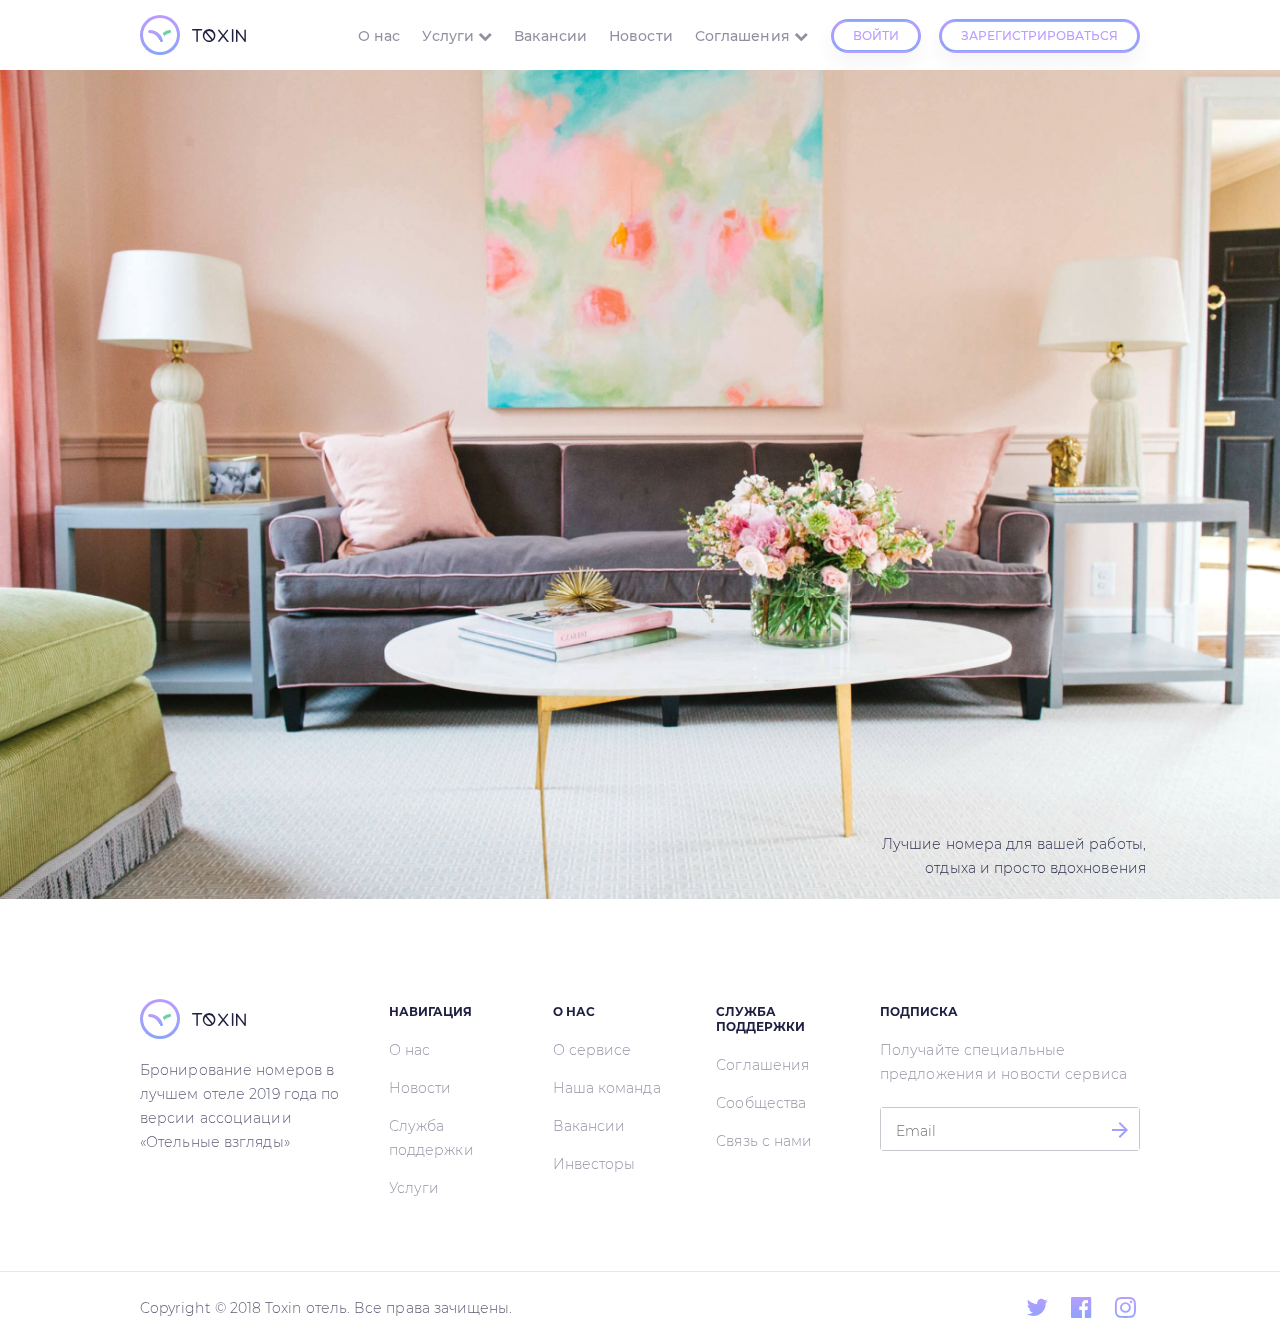
==== commit 80951795: "footer and copyright gradient coloring corrected header menu font width and hover effect corrected" ====
--- a/index.html
+++ b/index.html
@@ -1 +1 @@
-<!doctype html><html lang="ru"><head><meta charset="utf-8"><title>Toxin Pug</title><meta name="description" content="Toxin page from Olga Zaglavnova"><link href="index.f267ac4ae7845865e71e.css" rel="stylesheet"></head><body class="index-page"><div class="wrapper"><header><div class="container"><div class="headerLogoBlock"><a href="#"><div class="logo"><div class="logo__img"><div class="logo__circle"><div class="logo__whitecircle"><div class="logo__leftwing"><div class="logo__leftwing_whitepart"></div></div><div class="logo__rightwing"><div class="logo__rightwing_whitepart"></div></div></div></div></div></div><div class="logoField__text">Toxin</div></a></div><div class="headerMenuBlock"><menu class="headerMenu"><ul class="headerMenu__list"><li class="headerMenu__listItem"><a class="headerMenu__itemLink" href="#">О нас</a></li><li class="headerMenu__listItem"><label class="headerMenu__itemLink headerMenu__dropdownLbl" for="cbServices"><input class="headerMenu__dropdownCbox" id="cbServices" type="checkbox">Услуги <i class="fa fa-chevron-down" aria-hidden="true"></i></label></li><li class="headerMenu__listItem"><a class="headerMenu__itemLink" href="#">Вакансии</a></li><li class="headerMenu__listItem"><a class="headerMenu__itemLink" href="#">Новости</a></li><li class="headerMenu__listItem"><label class="headerMenu__itemLink headerMenu__dropdownLbl" for="cbAgreements"><input class="headerMenu__dropdownCbox" id="cbAgreements" type="checkbox">Соглашения <i class="fa fa-chevron-down" aria-hidden="true"></i></label></li></ul></menu></div><div class="headerButtonsBlock"><button class="button"><span class="button__title">Войти</span></button><button class="button"><span class="button__title">Зарегистрироваться</span></button></div></div></header><div class="content"><section><div class="main__container"><div class="main__description">Лучшие номера для вашей работы, отдыха и просто вдохновения</div></div></section></div><footer><div class="container"><div class="footer__description"><div class="footer__logo"><div class="logo"><div class="logo__img"><div class="logo__circle"><div class="logo__whitecircle"><div class="logo__leftwing"><div class="logo__leftwing_whitepart"></div></div><div class="logo__rightwing"><div class="logo__rightwing_whitepart"></div></div></div></div></div></div><div class="logoField__text">Toxin</div></div><div class="footer__description_text">Бронирование номеров в лучшем отеле 2019 года по версии ассоциации «Отельные взгляды»</div></div><div class="footer__refBlock"><div class="footer__references"><div class="footer__references_title">Навигация</div><div class="footer__references_list"><ul class="footer__references_list"><li class="footer__references_listItem"><a class="footer__references_listLink" href="#">О нас</a></li><li class="footer__references_listItem"><a class="footer__references_listLink" href="#">Новости</a></li><li class="footer__references_listItem"><a class="footer__references_listLink" href="#">Служба поддержки</a></li><li class="footer__references_listItem"><a class="footer__references_listLink" href="#">Услуги</a></li></ul></div></div></div><div class="footer__refBlock"><div class="footer__references"><div class="footer__references_title">О нас</div><div class="footer__references_list"><ul><li class="footer__references_listItem"><a class="footer__references_listLink" href="#">О сервисе</a></li><li class="footer__references_listItem"><a class="footer__references_listLink" href="#">Наша команда</a></li><li class="footer__references_listItem"><a class="footer__references_listLink" href="#">Вакансии</a></li><li class="footer__references_listItem"><a class="footer__references_listLink" href="#">Инвесторы</a></li></ul></div></div></div><div class="footer__refBlock"><div class="footer__references"><div class="footer__references_title">Служба поддержки</div><div class="footer__references_list"><ul><li class="footer__references_listItem"><a class="footer__references_listLink" href="#">Соглашения</a></li><li class="footer__references_listItem"><a class="footer__references_listLink" href="#">Сообщества</a></li><li class="footer__references_listItem"><a class="footer__references_listLink" href="#">Связь с нами</a></li></ul></div></div></div><div class="footer__subs"><div class="footer__references"><div class="footer__references_title">Подписка</div><div class="footer__references_list"><ul class="footer__references_list"><li class="footer__references_listItem">Получайте специальные предложения и новости сервиса</li></ul></div></div></div></div></footer><div class="copyright"><div class="copyright__text">Copyright © 2018 Toxin отель. Все права зачищены.</div><div class="copyright__socialIcons"><a class="copyright__socialIconLink" href="#"><p class="copyright__socialIcon"><i class="fa fa-twitter copyright__socialIconSmb" aria-hidden="true"></i></p></a><a class="copyright__socialIconLink" href="#"><p class="copyright__socialIcon"><i class="fa fa-facebook-official copyright__socialIconSmb" aria-hidden="true"></i></p></a><a class="copyright__socialIconLink" href="#"><p class="copyright__socialIcon"><i class="fa fa-instagram copyright__socialIconSmb" aria-hidden="true"></i></p></a></div></div></div><script src="vendors~index.f267ac4ae7845865e71e.js"></script><script src="index.f267ac4ae7845865e71e.js"></script></body></html>+<!doctype html><html lang="ru"><head><meta charset="utf-8"><title>Toxin Pug</title><meta name="description" content="Toxin page from Olga Zaglavnova"><link href="index.b72164376fd58d5cfb58.css" rel="stylesheet"></head><body class="index-page"><div class="wrapper"><header><div class="container"><div class="headerLogoBlock"><a href="#"><div class="logo"><div class="logo__img"><div class="logo__circle"><div class="logo__whitecircle"><div class="logo__leftwing"><div class="logo__leftwing_whitepart"></div></div><div class="logo__rightwing"><div class="logo__rightwing_whitepart"></div></div></div></div></div></div><div class="logoField__text">Toxin</div></a></div><div class="headerMenuBlock"><menu class="headerMenu"><ul class="headerMenu__list"><li class="headerMenu__listItem"><a class="headerMenu__itemLink" href="#">О нас</a></li><li class="headerMenu__listItem"><label class="headerMenu__itemLink headerMenu__dropdownLbl" for="cbServices"><input class="headerMenu__dropdownCbox" id="cbServices" type="checkbox">Услуги <i class="fa fa-chevron-down" aria-hidden="true"></i></label></li><li class="headerMenu__listItem"><a class="headerMenu__itemLink" href="#">Вакансии</a></li><li class="headerMenu__listItem"><a class="headerMenu__itemLink" href="#">Новости</a></li><li class="headerMenu__listItem"><label class="headerMenu__itemLink headerMenu__dropdownLbl" for="cbAgreements"><input class="headerMenu__dropdownCbox" id="cbAgreements" type="checkbox">Соглашения <i class="fa fa-chevron-down" aria-hidden="true"></i></label></li></ul></menu></div><div class="headerButtonsBlock"><button class="button"><span class="button__title">Войти</span></button><button class="button"><span class="button__title">Зарегистрироваться</span></button></div></div></header><div class="content"><section><div class="main__container"><div class="main__description">Лучшие номера для вашей работы, отдыха и просто вдохновения</div></div></section></div><footer><div class="container"><div class="footer__description"><div class="footer__logo"><div class="logo"><div class="logo__img"><div class="logo__circle"><div class="logo__whitecircle"><div class="logo__leftwing"><div class="logo__leftwing_whitepart"></div></div><div class="logo__rightwing"><div class="logo__rightwing_whitepart"></div></div></div></div></div></div><div class="logoField__text">Toxin</div></div><div class="footer__description_text">Бронирование номеров в лучшем отеле 2019 года по версии ассоциации «Отельные взгляды»</div></div><div class="footer__refBlock"><div class="footer__references"><div class="footer__references_title">Навигация</div><div class="footer__references_list"><ul class="footer__references_list"><li class="footer__references_listItem"><a class="footer__references_listLink" href="#">О нас</a></li><li class="footer__references_listItem"><a class="footer__references_listLink" href="#">Новости</a></li><li class="footer__references_listItem"><a class="footer__references_listLink" href="#">Служба поддержки</a></li><li class="footer__references_listItem"><a class="footer__references_listLink" href="#">Услуги</a></li></ul></div></div></div><div class="footer__refBlock"><div class="footer__references"><div class="footer__references_title">О нас</div><div class="footer__references_list"><ul><li class="footer__references_listItem"><a class="footer__references_listLink" href="#">О сервисе</a></li><li class="footer__references_listItem"><a class="footer__references_listLink" href="#">Наша команда</a></li><li class="footer__references_listItem"><a class="footer__references_listLink" href="#">Вакансии</a></li><li class="footer__references_listItem"><a class="footer__references_listLink" href="#">Инвесторы</a></li></ul></div></div></div><div class="footer__refBlock"><div class="footer__references"><div class="footer__references_title">Служба поддержки</div><div class="footer__references_list"><ul><li class="footer__references_listItem"><a class="footer__references_listLink" href="#">Соглашения</a></li><li class="footer__references_listItem"><a class="footer__references_listLink" href="#">Сообщества</a></li><li class="footer__references_listItem"><a class="footer__references_listLink" href="#">Связь с нами</a></li></ul></div></div></div><div class="footer__subs"><div class="footer__references"><div class="footer__references_title">Подписка</div><div class="footer__references_list"><ul class="footer__references_list"><li class="footer__references_listItem">Получайте специальные предложения и новости сервиса</li></ul><form class="footer__emailForm" action="#"><input class="footer__email" type="email" placeholder="Email" required><button class="footer__emailBtn" type="submit" value=""><span class="material_icons footer__emailBtn_text">arrow_forward</span></button></form></div></div></div></div></footer><div class="copyright"><div class="copyright__text">Copyright © 2018 Toxin отель. Все права зачищены.</div><div class="copyright__socialIcons"><a class="copyright__socialIconLink" href="#"><p class="copyright__socialIcon"><i class="fa fa-twitter copyright__socialIconSmb" aria-hidden="true"></i></p></a><a class="copyright__socialIconLink" href="#"><p class="copyright__socialIcon"><i class="fa fa-facebook-official copyright__socialIconSmb" aria-hidden="true"></i></p></a><a class="copyright__socialIconLink" href="#"><p class="copyright__socialIcon"><i class="fa fa-instagram copyright__socialIconSmb" aria-hidden="true"></i></p></a></div></div></div><script src="vendors~index.b72164376fd58d5cfb58.js"></script><script src="index.b72164376fd58d5cfb58.js"></script></body></html>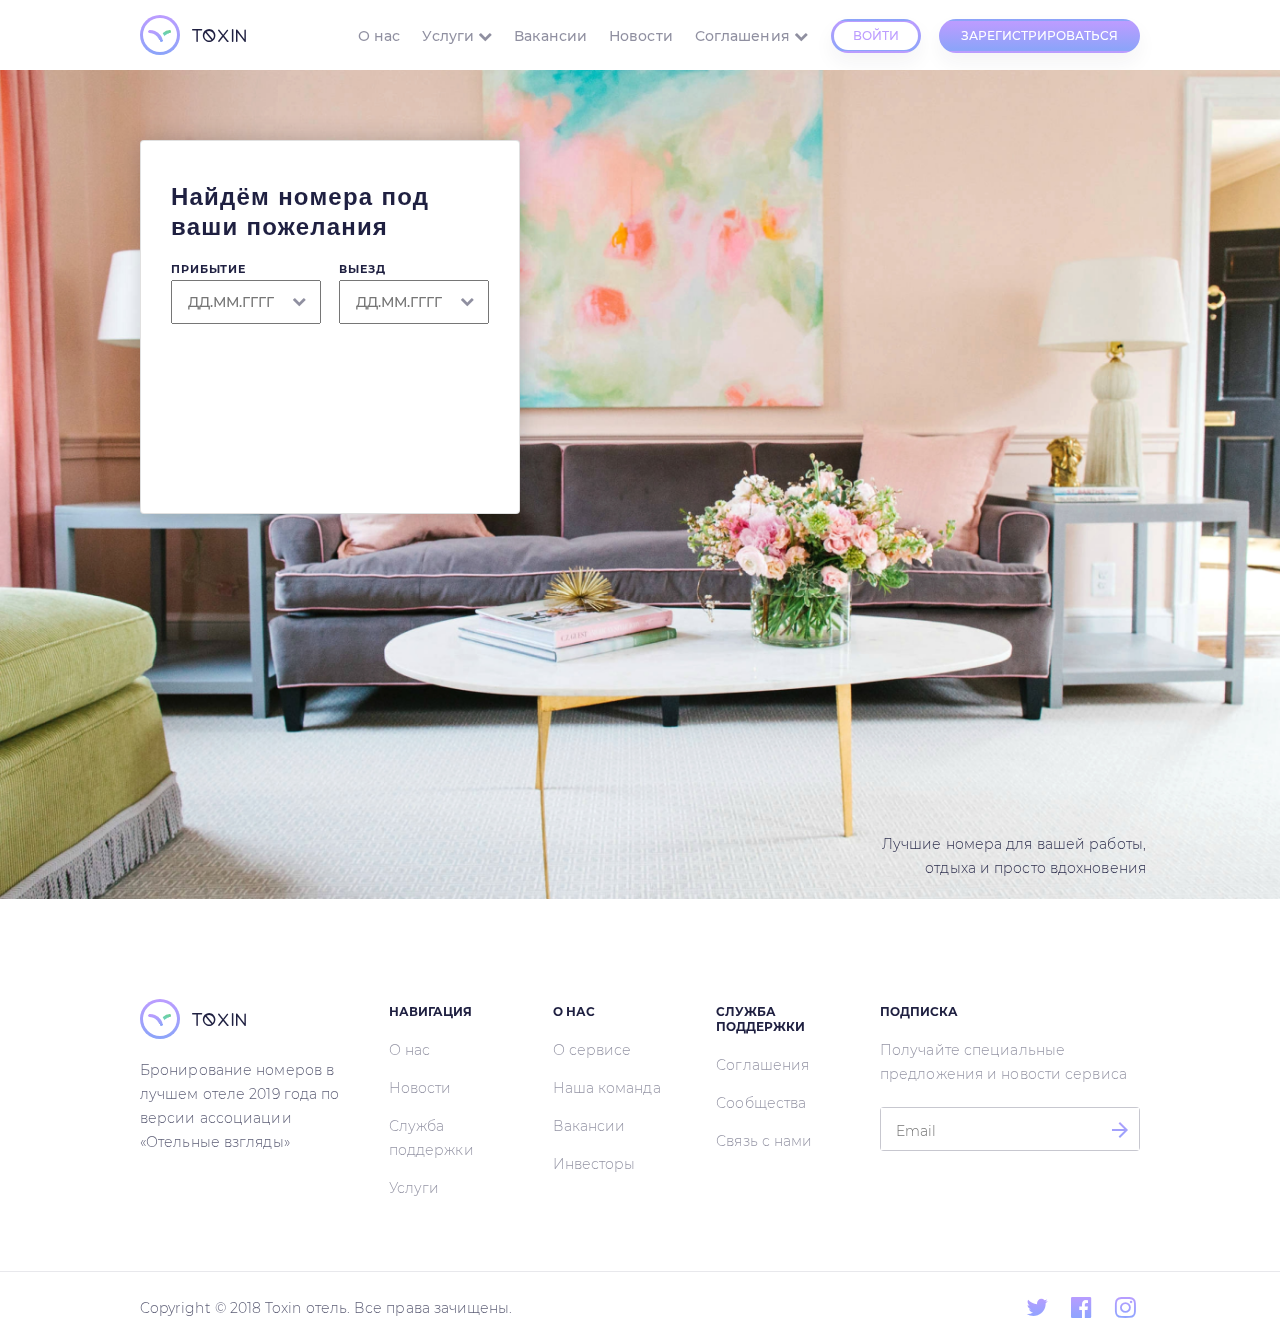
==== commit f90dcc2b: "Calendar" ====
--- a/index.html
+++ b/index.html
@@ -1 +1 @@
-<!doctype html><html lang="ru"><head><meta charset="utf-8"><title>Toxin Pug</title><meta name="description" content="Toxin page from Olga Zaglavnova"><link href="index.b72164376fd58d5cfb58.css" rel="stylesheet"></head><body class="index-page"><div class="wrapper"><header><div class="container"><div class="headerLogoBlock"><a href="#"><div class="logo"><div class="logo__img"><div class="logo__circle"><div class="logo__whitecircle"><div class="logo__leftwing"><div class="logo__leftwing_whitepart"></div></div><div class="logo__rightwing"><div class="logo__rightwing_whitepart"></div></div></div></div></div></div><div class="logoField__text">Toxin</div></a></div><div class="headerMenuBlock"><menu class="headerMenu"><ul class="headerMenu__list"><li class="headerMenu__listItem"><a class="headerMenu__itemLink" href="#">О нас</a></li><li class="headerMenu__listItem"><label class="headerMenu__itemLink headerMenu__dropdownLbl" for="cbServices"><input class="headerMenu__dropdownCbox" id="cbServices" type="checkbox">Услуги <i class="fa fa-chevron-down" aria-hidden="true"></i></label></li><li class="headerMenu__listItem"><a class="headerMenu__itemLink" href="#">Вакансии</a></li><li class="headerMenu__listItem"><a class="headerMenu__itemLink" href="#">Новости</a></li><li class="headerMenu__listItem"><label class="headerMenu__itemLink headerMenu__dropdownLbl" for="cbAgreements"><input class="headerMenu__dropdownCbox" id="cbAgreements" type="checkbox">Соглашения <i class="fa fa-chevron-down" aria-hidden="true"></i></label></li></ul></menu></div><div class="headerButtonsBlock"><button class="button"><span class="button__title">Войти</span></button><button class="button"><span class="button__title">Зарегистрироваться</span></button></div></div></header><div class="content"><section><div class="main__container"><div class="main__description">Лучшие номера для вашей работы, отдыха и просто вдохновения</div></div></section></div><footer><div class="container"><div class="footer__description"><div class="footer__logo"><div class="logo"><div class="logo__img"><div class="logo__circle"><div class="logo__whitecircle"><div class="logo__leftwing"><div class="logo__leftwing_whitepart"></div></div><div class="logo__rightwing"><div class="logo__rightwing_whitepart"></div></div></div></div></div></div><div class="logoField__text">Toxin</div></div><div class="footer__description_text">Бронирование номеров в лучшем отеле 2019 года по версии ассоциации «Отельные взгляды»</div></div><div class="footer__refBlock"><div class="footer__references"><div class="footer__references_title">Навигация</div><div class="footer__references_list"><ul class="footer__references_list"><li class="footer__references_listItem"><a class="footer__references_listLink" href="#">О нас</a></li><li class="footer__references_listItem"><a class="footer__references_listLink" href="#">Новости</a></li><li class="footer__references_listItem"><a class="footer__references_listLink" href="#">Служба поддержки</a></li><li class="footer__references_listItem"><a class="footer__references_listLink" href="#">Услуги</a></li></ul></div></div></div><div class="footer__refBlock"><div class="footer__references"><div class="footer__references_title">О нас</div><div class="footer__references_list"><ul><li class="footer__references_listItem"><a class="footer__references_listLink" href="#">О сервисе</a></li><li class="footer__references_listItem"><a class="footer__references_listLink" href="#">Наша команда</a></li><li class="footer__references_listItem"><a class="footer__references_listLink" href="#">Вакансии</a></li><li class="footer__references_listItem"><a class="footer__references_listLink" href="#">Инвесторы</a></li></ul></div></div></div><div class="footer__refBlock"><div class="footer__references"><div class="footer__references_title">Служба поддержки</div><div class="footer__references_list"><ul><li class="footer__references_listItem"><a class="footer__references_listLink" href="#">Соглашения</a></li><li class="footer__references_listItem"><a class="footer__references_listLink" href="#">Сообщества</a></li><li class="footer__references_listItem"><a class="footer__references_listLink" href="#">Связь с нами</a></li></ul></div></div></div><div class="footer__subs"><div class="footer__references"><div class="footer__references_title">Подписка</div><div class="footer__references_list"><ul class="footer__references_list"><li class="footer__references_listItem">Получайте специальные предложения и новости сервиса</li></ul><form class="footer__emailForm" action="#"><input class="footer__email" type="email" placeholder="Email" required><button class="footer__emailBtn" type="submit" value=""><span class="material_icons footer__emailBtn_text">arrow_forward</span></button></form></div></div></div></div></footer><div class="copyright"><div class="copyright__text">Copyright © 2018 Toxin отель. Все права зачищены.</div><div class="copyright__socialIcons"><a class="copyright__socialIconLink" href="#"><p class="copyright__socialIcon"><i class="fa fa-twitter copyright__socialIconSmb" aria-hidden="true"></i></p></a><a class="copyright__socialIconLink" href="#"><p class="copyright__socialIcon"><i class="fa fa-facebook-official copyright__socialIconSmb" aria-hidden="true"></i></p></a><a class="copyright__socialIconLink" href="#"><p class="copyright__socialIcon"><i class="fa fa-instagram copyright__socialIconSmb" aria-hidden="true"></i></p></a></div></div></div><script src="vendors~index.b72164376fd58d5cfb58.js"></script><script src="index.b72164376fd58d5cfb58.js"></script></body></html>+<!doctype html><html lang="ru"><head><meta charset="utf-8"><title>Toxin Pug</title><meta name="description" content="Toxin page from Olga Zaglavnova"><link href="vendors~index.e8c84088a5f8fd158b34.css" rel="stylesheet"><link href="index.e8c84088a5f8fd158b34.css" rel="stylesheet"></head><body class="index-page"><div class="wrapper"><header><div class="container"><div class="headerLogoBlock"><a href="#"><div class="logo"><div class="logo__img"><div class="logo__circle"><div class="logo__whitecircle"><div class="logo__leftwing"><div class="logo__leftwing_whitepart"></div></div><div class="logo__rightwing"><div class="logo__rightwing_whitepart"></div></div></div></div></div></div><div class="logoField__text">Toxin</div></a></div><div class="headerMenuBlock"><menu class="headerMenu"><ul class="headerMenu__list"><li class="headerMenu__listItem"><a class="headerMenu__itemLink">О нас</a></li><li class="headerMenu__listItem"><label class="headerMenu__itemLink headerMenu__dropdownLbl" for="cbServices"><input class="headerMenu__dropdownCbox" id="cbServices" type="checkbox">Услуги <i class="fa fa-chevron-down" aria-hidden="true"></i></label></li><li class="headerMenu__listItem"><a class="headerMenu__itemLink">Вакансии</a></li><li class="headerMenu__listItem"><a class="headerMenu__itemLink">Новости</a></li><li class="headerMenu__listItem"><label class="headerMenu__itemLink headerMenu__dropdownLbl" for="cbServices"><input class="headerMenu__dropdownCbox" id="cbServices" type="checkbox">Соглашения <i class="fa fa-chevron-down" aria-hidden="true"></i></label></li></ul></menu></div><div class="headerButtonsBlock"><button class="button"><span class="button__title">Войти</span></button><button class="button button_active"><span class="button__title">Зарегистрироваться</span></button></div></div></header><div class="content"><section><div class="main__container"><div class="main__description">Лучшие номера для вашей работы, отдыха и просто вдохновения</div></div><div class="searchWindow"><div class="searchWindow__title">Найдём номера под ваши пожелания</div><div class="searchWindow__dates"><div class="searchWindow__dates_item"><label class="searchWindow__dates_lbl" for="datepicker">Прибытие</label><input class="searchWindow__dates_input" id="startDate" placeholder="ДД.ММ.ГГГГ"><div class="searchWindow__dates_arrowDown"><i class="fa fa-chevron-down" aria-hidden="true"></i></div></div><div class="searchWindow__dates_item"><label class="searchWindow__dates_lbl" for="datepicker">Выезд</label><input class="searchWindow__dates_input" id="endDate" placeholder="ДД.ММ.ГГГГ"><div class="searchWindow__dates_arrowDown"><i class="fa fa-chevron-down" aria-hidden="true"></i></div></div></div><div class="calendar hidden" id="calendar"><div class="calendar__monthYear"><div class="calendar__monthYear_left"><span class="material_icons calendar__monthYear_arrows">arrow_back</span></div><div class="calendar__monthYear_text">Месяц и год</div><div class="calendar__monthYear_right"><span class="material_icons calendar__monthYear_arrows">arrow_forward</span></div></div><div class="calendar__weekdaysgrid"><div class="calendar__weekday">пн</div><div class="calendar__weekday">вт</div><div class="calendar__weekday">ср</div><div class="calendar__weekday">чт</div><div class="calendar__weekday">пт</div><div class="calendar__weekday">сб</div><div class="calendar__weekday">вс</div></div><div class="calendar__daysgrid"></div><div class="calendar__buttons"><div class="calendar__button" id="calendarClearBtn">Очистить</div><div class="calendar__button" id="calendarApplyBtn">Применить</div></div></div></div></section></div><footer><div class="container"><div class="footer__description"><div class="footer__logo"><div class="logo"><div class="logo__img"><div class="logo__circle"><div class="logo__whitecircle"><div class="logo__leftwing"><div class="logo__leftwing_whitepart"></div></div><div class="logo__rightwing"><div class="logo__rightwing_whitepart"></div></div></div></div></div></div><div class="logoField__text">Toxin</div></div><div class="footer__description_text">Бронирование номеров в лучшем отеле 2019 года по версии ассоциации «Отельные взгляды»</div></div><div class="footer__refBlock"><div class="footer__references_title">Навигация</div><ul class="footer__references_list"><li class="footer__references_listItem"><a class="footer__references_listLink" href="#">О нас</a></li><li class="footer__references_listItem"><a class="footer__references_listLink" href="#">Новости</a></li><li class="footer__references_listItem"><a class="footer__references_listLink" href="#">Служба поддержки</a></li><li class="footer__references_listItem"><a class="footer__references_listLink" href="#">Услуги</a></li></ul></div><div class="footer__refBlock"><div class="footer__references_title">о нас</div><ul class="footer__references_list"><li class="footer__references_listItem"><a class="footer__references_listLink" href="#">О сервисе</a></li><li class="footer__references_listItem"><a class="footer__references_listLink" href="#">Наша команда</a></li><li class="footer__references_listItem"><a class="footer__references_listLink" href="#">Вакансии</a></li><li class="footer__references_listItem"><a class="footer__references_listLink" href="#">Инвесторы</a></li></ul></div><div class="footer__refBlock"><div class="footer__references_title">Служба поддержки</div><ul class="footer__references_list"><li class="footer__references_listItem"><a class="footer__references_listLink" href="#">Соглашения</a></li><li class="footer__references_listItem"><a class="footer__references_listLink" href="#">Сообщества</a></li><li class="footer__references_listItem"><a class="footer__references_listLink" href="#">Связь с нами</a></li></ul></div><div class="footer__subs"><div class="footer__references_title">Подписка</div><ul class="footer__references_list"><li class="footer__references_listItem"><a class="footer__references_listLink" href="#">Получайте специальные предложения и новости сервиса</a></li></ul><form class="footer__emailForm" action="#"><input class="footer__email" type="email" placeholder="Email" required><button class="footer__emailBtn" type="submit" value=""><span class="material_icons footer__emailBtn_text">arrow_forward</span></button></form></div></div></footer><div class="copyright"><div class="copyright__text">Copyright © 2018 Toxin отель. Все права зачищены.</div><div class="copyright__socialIcons"><a class="copyright__socialIconLink" href="#"><p class="copyright__socialIcon"><i class="fa fa-twitter copyright__socialIconSmb" aria-hidden="true"></i></p></a><a class="copyright__socialIconLink" href="#"><p class="copyright__socialIcon"><i class="fa fa-facebook-official copyright__socialIconSmb" aria-hidden="true"></i></p></a><a class="copyright__socialIconLink" href="#"><p class="copyright__socialIcon"><i class="fa fa-instagram copyright__socialIconSmb" aria-hidden="true"></i></p></a></div></div></div><script src="../node_modules/air-datepicker/dist/js/datepicker.min.js"></script><script src="vendors~index.e8c84088a5f8fd158b34.js"></script><script src="index.e8c84088a5f8fd158b34.js"></script></body></html>--- a/vendors~index.e8c84088a5f8fd158b34.css
+++ b/vendors~index.e8c84088a5f8fd158b34.css
@@ -0,0 +1 @@
+.datepicker--cells{-webkit-flex-wrap:wrap;-ms-flex-wrap:wrap;flex-wrap:wrap}.datepicker--cell,.datepicker--cells{display:-webkit-flex;display:-ms-flexbox;display:flex}.datepicker--cell{border-radius:4px;box-sizing:border-box;cursor:pointer;position:relative;-webkit-align-items:center;-ms-flex-align:center;align-items:center;-webkit-justify-content:center;-ms-flex-pack:center;justify-content:center;height:32px;z-index:1}.datepicker--cell.-focus-{background:#f0f0f0}.datepicker--cell.-current-{color:#4eb5e6}.datepicker--cell.-current-.-focus-{color:#4a4a4a}.datepicker--cell.-current-.-in-range-{color:#4eb5e6}.datepicker--cell.-in-range-{background:rgba(92,196,239,.1);color:#4a4a4a;border-radius:0}.datepicker--cell.-in-range-.-focus-{background-color:rgba(92,196,239,.2)}.datepicker--cell.-disabled-{cursor:default;color:#aeaeae}.datepicker--cell.-disabled-.-focus-{color:#aeaeae}.datepicker--cell.-disabled-.-in-range-{color:#a1a1a1}.datepicker--cell.-disabled-.-current-.-focus-{color:#aeaeae}.datepicker--cell.-range-from-{border:1px solid rgba(92,196,239,.5);background-color:rgba(92,196,239,.1);border-radius:4px 0 0 4px}.datepicker--cell.-range-to-{border:1px solid rgba(92,196,239,.5);background-color:rgba(92,196,239,.1);border-radius:0 4px 4px 0}.datepicker--cell.-selected-,.datepicker--cell.-selected-.-current-{color:#fff;background:#5cc4ef}.datepicker--cell.-range-from-.-range-to-{border-radius:4px}.datepicker--cell.-selected-{border:none}.datepicker--cell.-selected-.-focus-{background:#45bced}.datepicker--cell:empty{cursor:default}.datepicker--days-names{-webkit-flex-wrap:wrap;-ms-flex-wrap:wrap;flex-wrap:wrap;margin:8px 0 3px}.datepicker--day-name,.datepicker--days-names{display:-webkit-flex;display:-ms-flexbox;display:flex}.datepicker--day-name{color:#ff9a19;-webkit-align-items:center;-ms-flex-align:center;align-items:center;-webkit-justify-content:center;-ms-flex-pack:center;justify-content:center;-webkit-flex:1;-ms-flex:1;flex:1;text-align:center;text-transform:uppercase;font-size:.8em}.-only-timepicker- .datepicker--content,.datepicker--body,.datepicker-inline .datepicker--pointer{display:none}.datepicker--cell-day{width:14.28571%}.datepicker--cells-months{height:170px}.datepicker--cell-month{width:33.33%;height:25%}.datepicker--cells-years,.datepicker--years{height:170px}.datepicker--cell-year{width:25%;height:33.33%}.datepickers-container{position:absolute;left:0;top:0}@media print{.datepickers-container{display:none}}.datepicker{background:#fff;border:1px solid #dbdbdb;box-shadow:0 4px 12px rgba(0,0,0,.15);border-radius:4px;box-sizing:content-box;font-family:Tahoma,sans-serif;font-size:14px;color:#4a4a4a;width:250px;position:absolute;left:-100000px;opacity:0;transition:opacity .3s ease,left 0s .3s,-webkit-transform .3s ease;transition:opacity .3s ease,transform .3s ease,left 0s .3s;transition:opacity .3s ease,transform .3s ease,left 0s .3s,-webkit-transform .3s ease;z-index:100}.datepicker.-from-top-{-webkit-transform:translateY(-8px);transform:translateY(-8px)}.datepicker.-from-right-{-webkit-transform:translateX(8px);transform:translateX(8px)}.datepicker.-from-bottom-{-webkit-transform:translateY(8px);transform:translateY(8px)}.datepicker.-from-left-{-webkit-transform:translateX(-8px);transform:translateX(-8px)}.datepicker.active{opacity:1;-webkit-transform:translate(0);transform:translate(0);transition:opacity .3s ease,left 0s 0s,-webkit-transform .3s ease;transition:opacity .3s ease,transform .3s ease,left 0s 0s;transition:opacity .3s ease,transform .3s ease,left 0s 0s,-webkit-transform .3s ease}.datepicker-inline .datepicker{border-color:#d7d7d7;box-shadow:none;position:static;left:auto;right:auto;opacity:1;-webkit-transform:none;transform:none}.datepicker--content{box-sizing:content-box;padding:4px}.datepicker--pointer{position:absolute;background:#fff;border-top:1px solid #dbdbdb;border-right:1px solid #dbdbdb;width:10px;height:10px;z-index:-1}.datepicker--nav-action:hover,.datepicker--nav-title:hover{background:#f0f0f0}.-top-center- .datepicker--pointer,.-top-left- .datepicker--pointer,.-top-right- .datepicker--pointer{top:calc(100% - 4px);-webkit-transform:rotate(135deg);transform:rotate(135deg)}.-right-bottom- .datepicker--pointer,.-right-center- .datepicker--pointer,.-right-top- .datepicker--pointer{right:calc(100% - 4px);-webkit-transform:rotate(225deg);transform:rotate(225deg)}.-bottom-center- .datepicker--pointer,.-bottom-left- .datepicker--pointer,.-bottom-right- .datepicker--pointer{bottom:calc(100% - 4px);-webkit-transform:rotate(315deg);transform:rotate(315deg)}.-left-bottom- .datepicker--pointer,.-left-center- .datepicker--pointer,.-left-top- .datepicker--pointer{left:calc(100% - 4px);-webkit-transform:rotate(45deg);transform:rotate(45deg)}.-bottom-left- .datepicker--pointer,.-top-left- .datepicker--pointer{left:10px}.-bottom-right- .datepicker--pointer,.-top-right- .datepicker--pointer{right:10px}.-bottom-center- .datepicker--pointer,.-top-center- .datepicker--pointer{left:calc(50% - 5px)}.-left-top- .datepicker--pointer,.-right-top- .datepicker--pointer{top:10px}.-left-bottom- .datepicker--pointer,.-right-bottom- .datepicker--pointer{bottom:10px}.-left-center- .datepicker--pointer,.-right-center- .datepicker--pointer{top:calc(50% - 5px)}.datepicker--body.active{display:block}.datepicker--nav{display:-webkit-flex;display:-ms-flexbox;display:flex;-webkit-justify-content:space-between;-ms-flex-pack:justify;justify-content:space-between;border-bottom:1px solid #efefef;min-height:32px;padding:4px}.-only-timepicker- .datepicker--nav{display:none}.datepicker--nav-action,.datepicker--nav-title{display:-webkit-flex;display:-ms-flexbox;display:flex;cursor:pointer;-webkit-align-items:center;-ms-flex-align:center;align-items:center;-webkit-justify-content:center;-ms-flex-pack:center;justify-content:center}.datepicker--nav-action{width:32px;border-radius:4px;-webkit-user-select:none;-moz-user-select:none;-ms-user-select:none;user-select:none}.datepicker--nav-action.-disabled-{visibility:hidden}.datepicker--nav-action svg{width:32px;height:32px}.datepicker--nav-action path{fill:none;stroke:#9c9c9c;stroke-width:2px}.datepicker--nav-title{border-radius:4px;padding:0 8px}.datepicker--buttons,.datepicker--time{border-top:1px solid #efefef;padding:4px}.datepicker--nav-title i{font-style:normal;color:#9c9c9c;margin-left:5px}.datepicker--nav-title.-disabled-{cursor:default;background:0 0}.datepicker--buttons{display:-webkit-flex;display:-ms-flexbox;display:flex}.datepicker--button{color:#4eb5e6;cursor:pointer;border-radius:4px;-webkit-flex:1;-ms-flex:1;flex:1;display:-webkit-inline-flex;display:-ms-inline-flexbox;display:inline-flex;-webkit-justify-content:center;-ms-flex-pack:center;justify-content:center;-webkit-align-items:center;-ms-flex-align:center;align-items:center;height:32px}.datepicker--button:hover{color:#4a4a4a;background:#f0f0f0}.datepicker--time{display:-webkit-flex;display:-ms-flexbox;display:flex;-webkit-align-items:center;-ms-flex-align:center;align-items:center;position:relative}.datepicker--time.-am-pm- .datepicker--time-sliders{-webkit-flex:0 1 138px;-ms-flex:0 1 138px;flex:0 1 138px;max-width:138px}.-only-timepicker- .datepicker--time{border-top:none}.datepicker--time-sliders{-webkit-flex:0 1 153px;-ms-flex:0 1 153px;flex:0 1 153px;margin-right:10px;max-width:153px}.datepicker--time-label{display:none;font-size:12px}.datepicker--time-current{display:-webkit-flex;display:-ms-flexbox;display:flex;-webkit-align-items:center;-ms-flex-align:center;align-items:center;-webkit-flex:1;-ms-flex:1;flex:1;font-size:14px;text-align:center;margin:0 0 0 10px}.datepicker--time-current-colon{margin:0 2px 3px;line-height:1}.datepicker--time-current-hours,.datepicker--time-current-minutes{line-height:1;font-size:19px;font-family:Century Gothic,CenturyGothic,AppleGothic,sans-serif;position:relative;z-index:1}.datepicker--time-current-hours:after,.datepicker--time-current-minutes:after{content:"";background:#f0f0f0;border-radius:4px;position:absolute;left:-2px;top:-3px;right:-2px;bottom:-2px;z-index:-1;opacity:0}.datepicker--time-current-hours.-focus-:after,.datepicker--time-current-minutes.-focus-:after{opacity:1}.datepicker--time-current-ampm{text-transform:uppercase;-webkit-align-self:flex-end;-ms-flex-item-align:end;align-self:flex-end;color:#9c9c9c;margin-left:6px;font-size:11px;margin-bottom:1px}.datepicker--time-row{display:-webkit-flex;display:-ms-flexbox;display:flex;-webkit-align-items:center;-ms-flex-align:center;align-items:center;font-size:11px;height:17px;background:linear-gradient(90deg,#dedede,#dedede) left 50%/100% 1px no-repeat}.datepicker--time-row:first-child{margin-bottom:4px}.datepicker--time-row input[type=range]{background:0 0;cursor:pointer;-webkit-flex:1;-ms-flex:1;flex:1;height:100%;padding:0;margin:0;-webkit-appearance:none}.datepicker--time-row input[type=range]::-ms-tooltip{display:none}.datepicker--time-row input[type=range]:hover::-webkit-slider-thumb{border-color:#b8b8b8}.datepicker--time-row input[type=range]:hover::-moz-range-thumb{border-color:#b8b8b8}.datepicker--time-row input[type=range]:hover::-ms-thumb{border-color:#b8b8b8}.datepicker--time-row input[type=range]:focus{outline:0}.datepicker--time-row input[type=range]:focus::-webkit-slider-thumb{background:#5cc4ef;border-color:#5cc4ef}.datepicker--time-row input[type=range]:focus::-moz-range-thumb{background:#5cc4ef;border-color:#5cc4ef}.datepicker--time-row input[type=range]:focus::-ms-thumb{background:#5cc4ef;border-color:#5cc4ef}.datepicker--time-row input[type=range]::-webkit-slider-thumb{-webkit-appearance:none;box-sizing:border-box;height:12px;width:12px;border-radius:3px;border:1px solid #dedede;background:#fff;cursor:pointer;transition:background .2s;margin-top:-6px}.datepicker--time-row input[type=range]::-moz-range-thumb{box-sizing:border-box;height:12px;width:12px;border-radius:3px;border:1px solid #dedede;background:#fff;cursor:pointer;transition:background .2s}.datepicker--time-row input[type=range]::-ms-thumb{box-sizing:border-box;height:12px;width:12px;border-radius:3px;border:1px solid #dedede;background:#fff;cursor:pointer;transition:background .2s}.datepicker--time-row input[type=range]::-webkit-slider-runnable-track{border:none;height:1px;cursor:pointer;color:transparent;background:0 0}.datepicker--time-row input[type=range]::-moz-range-track{border:none;height:1px;cursor:pointer;color:transparent;background:0 0}.datepicker--time-row input[type=range]::-ms-track{border:none;height:1px;cursor:pointer;color:transparent;background:0 0}.datepicker--time-row input[type=range]::-ms-fill-lower,.datepicker--time-row input[type=range]::-ms-fill-upper{background:0 0}.datepicker--time-row span{padding:0 12px}.datepicker--time-icon{color:#9c9c9c;border:1px solid;border-radius:50%;font-size:16px;position:relative;margin:0 5px -1px 0;width:1em;height:1em}.datepicker--time-icon:after,.datepicker--time-icon:before{content:"";background:currentColor;position:absolute}.datepicker--time-icon:after{height:.4em;width:1px;left:calc(50% - 1px);top:calc(50% + 1px);-webkit-transform:translateY(-100%);transform:translateY(-100%)}.datepicker--time-icon:before{width:.4em;height:1px;top:calc(50% + 1px);left:calc(50% - 1px)}.datepicker--cell-day.-other-month-,.datepicker--cell-year.-other-decade-{color:#dedede}.datepicker--cell-day.-other-month-:hover,.datepicker--cell-year.-other-decade-:hover{color:#c5c5c5}.-disabled-.-focus-.datepicker--cell-day.-other-month-,.-disabled-.-focus-.datepicker--cell-year.-other-decade-{color:#dedede}.-selected-.datepicker--cell-day.-other-month-,.-selected-.datepicker--cell-year.-other-decade-{color:#fff;background:#a2ddf6}.-selected-.-focus-.datepicker--cell-day.-other-month-,.-selected-.-focus-.datepicker--cell-year.-other-decade-{background:#8ad5f4}.-in-range-.datepicker--cell-day.-other-month-,.-in-range-.datepicker--cell-year.-other-decade-{background-color:rgba(92,196,239,.1);color:#ccc}.-in-range-.-focus-.datepicker--cell-day.-other-month-,.-in-range-.-focus-.datepicker--cell-year.-other-decade-{background-color:rgba(92,196,239,.2)}.datepicker--cell-day.-other-month-:empty,.datepicker--cell-year.-other-decade-:empty{background:0 0;border:none}--- a/index.e8c84088a5f8fd158b34.css
+++ b/index.e8c84088a5f8fd158b34.css
@@ -0,0 +1,6 @@
+@import url(https://fonts.googleapis.com/css2?family=Quicksand:wght@700&display=swap);
+/*!
+ *  Font Awesome 4.7.0 by @davegandy - http://fontawesome.io - @fontawesome
+ *  License - http://fontawesome.io/license (Font: SIL OFL 1.1, CSS: MIT License)
+ */@font-face{font-family:FontAwesome;src:url(8b43027f47b20503057dfbbaa9401fef.eot);src:url(8b43027f47b20503057dfbbaa9401fef.eot?#iefix&v=4.7.0) format("embedded-opentype"),url(20fd1704ea223900efa9fd4e869efb08.woff2) format("woff2"),url(f691f37e57f04c152e2315ab7dbad881.woff) format("woff"),url(1e59d2330b4c6deb84b340635ed36249.ttf) format("truetype"),url(c1e38fd9e0e74ba58f7a2b77ef29fdd3.svg#fontawesomeregular) format("svg");font-weight:400;font-style:normal}.fa{display:inline-block;font:normal normal normal 14px/1 FontAwesome;font-size:inherit;text-rendering:auto;-webkit-font-smoothing:antialiased;-moz-osx-font-smoothing:grayscale}.fa-lg{font-size:1.33333333em;line-height:.75em;vertical-align:-15%}.fa-2x{font-size:2em}.fa-3x{font-size:3em}.fa-4x{font-size:4em}.fa-5x{font-size:5em}.fa-fw{width:1.28571429em;text-align:center}.fa-ul{padding-left:0;margin-left:2.14285714em;list-style-type:none}.fa-ul>li{position:relative}.fa-li{position:absolute;left:-2.14285714em;width:2.14285714em;top:.14285714em;text-align:center}.fa-li.fa-lg{left:-1.85714286em}.fa-border{padding:.2em .25em .15em;border:.08em solid #eee;border-radius:.1em}.fa-pull-left{float:left}.fa-pull-right{float:right}.fa.fa-pull-left{margin-right:.3em}.fa.fa-pull-right{margin-left:.3em}.pull-right{float:right}.pull-left{float:left}.fa.pull-left{margin-right:.3em}.fa.pull-right{margin-left:.3em}.fa-spin{-webkit-animation:fa-spin 2s linear infinite;animation:fa-spin 2s linear infinite}.fa-pulse{-webkit-animation:fa-spin 1s steps(8) infinite;animation:fa-spin 1s steps(8) infinite}@-webkit-keyframes fa-spin{0%{-webkit-transform:rotate(0deg);transform:rotate(0deg)}to{-webkit-transform:rotate(359deg);transform:rotate(359deg)}}@keyframes fa-spin{0%{-webkit-transform:rotate(0deg);transform:rotate(0deg)}to{-webkit-transform:rotate(359deg);transform:rotate(359deg)}}.fa-rotate-90{-ms-filter:"progid:DXImageTransform.Microsoft.BasicImage(rotation=1)";-webkit-transform:rotate(90deg);-ms-transform:rotate(90deg);transform:rotate(90deg)}.fa-rotate-180{-ms-filter:"progid:DXImageTransform.Microsoft.BasicImage(rotation=2)";-webkit-transform:rotate(180deg);-ms-transform:rotate(180deg);transform:rotate(180deg)}.fa-rotate-270{-ms-filter:"progid:DXImageTransform.Microsoft.BasicImage(rotation=3)";-webkit-transform:rotate(270deg);-ms-transform:rotate(270deg);transform:rotate(270deg)}.fa-flip-horizontal{-ms-filter:"progid:DXImageTransform.Microsoft.BasicImage(rotation=0, mirror=1)";-webkit-transform:scaleX(-1);-ms-transform:scaleX(-1);transform:scaleX(-1)}.fa-flip-vertical{-ms-filter:"progid:DXImageTransform.Microsoft.BasicImage(rotation=2, mirror=1)";-webkit-transform:scaleY(-1);-ms-transform:scaleY(-1);transform:scaleY(-1)}:root .fa-flip-horizontal,:root .fa-flip-vertical,:root .fa-rotate-90,:root .fa-rotate-180,:root .fa-rotate-270{filter:none}.fa-stack{position:relative;display:inline-block;width:2em;height:2em;line-height:2em;vertical-align:middle}.fa-stack-1x,.fa-stack-2x{position:absolute;left:0;width:100%;text-align:center}.fa-stack-1x{line-height:inherit}.fa-stack-2x{font-size:2em}.fa-inverse{color:#fff}.fa-glass:before{content:"\f000"}.fa-music:before{content:"\f001"}.fa-search:before{content:"\f002"}.fa-envelope-o:before{content:"\f003"}.fa-heart:before{content:"\f004"}.fa-star:before{content:"\f005"}.fa-star-o:before{content:"\f006"}.fa-user:before{content:"\f007"}.fa-film:before{content:"\f008"}.fa-th-large:before{content:"\f009"}.fa-th:before{content:"\f00a"}.fa-th-list:before{content:"\f00b"}.fa-check:before{content:"\f00c"}.fa-close:before,.fa-remove:before,.fa-times:before{content:"\f00d"}.fa-search-plus:before{content:"\f00e"}.fa-search-minus:before{content:"\f010"}.fa-power-off:before{content:"\f011"}.fa-signal:before{content:"\f012"}.fa-cog:before,.fa-gear:before{content:"\f013"}.fa-trash-o:before{content:"\f014"}.fa-home:before{content:"\f015"}.fa-file-o:before{content:"\f016"}.fa-clock-o:before{content:"\f017"}.fa-road:before{content:"\f018"}.fa-download:before{content:"\f019"}.fa-arrow-circle-o-down:before{content:"\f01a"}.fa-arrow-circle-o-up:before{content:"\f01b"}.fa-inbox:before{content:"\f01c"}.fa-play-circle-o:before{content:"\f01d"}.fa-repeat:before,.fa-rotate-right:before{content:"\f01e"}.fa-refresh:before{content:"\f021"}.fa-list-alt:before{content:"\f022"}.fa-lock:before{content:"\f023"}.fa-flag:before{content:"\f024"}.fa-headphones:before{content:"\f025"}.fa-volume-off:before{content:"\f026"}.fa-volume-down:before{content:"\f027"}.fa-volume-up:before{content:"\f028"}.fa-qrcode:before{content:"\f029"}.fa-barcode:before{content:"\f02a"}.fa-tag:before{content:"\f02b"}.fa-tags:before{content:"\f02c"}.fa-book:before{content:"\f02d"}.fa-bookmark:before{content:"\f02e"}.fa-print:before{content:"\f02f"}.fa-camera:before{content:"\f030"}.fa-font:before{content:"\f031"}.fa-bold:before{content:"\f032"}.fa-italic:before{content:"\f033"}.fa-text-height:before{content:"\f034"}.fa-text-width:before{content:"\f035"}.fa-align-left:before{content:"\f036"}.fa-align-center:before{content:"\f037"}.fa-align-right:before{content:"\f038"}.fa-align-justify:before{content:"\f039"}.fa-list:before{content:"\f03a"}.fa-dedent:before,.fa-outdent:before{content:"\f03b"}.fa-indent:before{content:"\f03c"}.fa-video-camera:before{content:"\f03d"}.fa-image:before,.fa-photo:before,.fa-picture-o:before{content:"\f03e"}.fa-pencil:before{content:"\f040"}.fa-map-marker:before{content:"\f041"}.fa-adjust:before{content:"\f042"}.fa-tint:before{content:"\f043"}.fa-edit:before,.fa-pencil-square-o:before{content:"\f044"}.fa-share-square-o:before{content:"\f045"}.fa-check-square-o:before{content:"\f046"}.fa-arrows:before{content:"\f047"}.fa-step-backward:before{content:"\f048"}.fa-fast-backward:before{content:"\f049"}.fa-backward:before{content:"\f04a"}.fa-play:before{content:"\f04b"}.fa-pause:before{content:"\f04c"}.fa-stop:before{content:"\f04d"}.fa-forward:before{content:"\f04e"}.fa-fast-forward:before{content:"\f050"}.fa-step-forward:before{content:"\f051"}.fa-eject:before{content:"\f052"}.fa-chevron-left:before{content:"\f053"}.fa-chevron-right:before{content:"\f054"}.fa-plus-circle:before{content:"\f055"}.fa-minus-circle:before{content:"\f056"}.fa-times-circle:before{content:"\f057"}.fa-check-circle:before{content:"\f058"}.fa-question-circle:before{content:"\f059"}.fa-info-circle:before{content:"\f05a"}.fa-crosshairs:before{content:"\f05b"}.fa-times-circle-o:before{content:"\f05c"}.fa-check-circle-o:before{content:"\f05d"}.fa-ban:before{content:"\f05e"}.fa-arrow-left:before{content:"\f060"}.fa-arrow-right:before{content:"\f061"}.fa-arrow-up:before{content:"\f062"}.fa-arrow-down:before{content:"\f063"}.fa-mail-forward:before,.fa-share:before{content:"\f064"}.fa-expand:before{content:"\f065"}.fa-compress:before{content:"\f066"}.fa-plus:before{content:"\f067"}.fa-minus:before{content:"\f068"}.fa-asterisk:before{content:"\f069"}.fa-exclamation-circle:before{content:"\f06a"}.fa-gift:before{content:"\f06b"}.fa-leaf:before{content:"\f06c"}.fa-fire:before{content:"\f06d"}.fa-eye:before{content:"\f06e"}.fa-eye-slash:before{content:"\f070"}.fa-exclamation-triangle:before,.fa-warning:before{content:"\f071"}.fa-plane:before{content:"\f072"}.fa-calendar:before{content:"\f073"}.fa-random:before{content:"\f074"}.fa-comment:before{content:"\f075"}.fa-magnet:before{content:"\f076"}.fa-chevron-up:before{content:"\f077"}.fa-chevron-down:before{content:"\f078"}.fa-retweet:before{content:"\f079"}.fa-shopping-cart:before{content:"\f07a"}.fa-folder:before{content:"\f07b"}.fa-folder-open:before{content:"\f07c"}.fa-arrows-v:before{content:"\f07d"}.fa-arrows-h:before{content:"\f07e"}.fa-bar-chart-o:before,.fa-bar-chart:before{content:"\f080"}.fa-twitter-square:before{content:"\f081"}.fa-facebook-square:before{content:"\f082"}.fa-camera-retro:before{content:"\f083"}.fa-key:before{content:"\f084"}.fa-cogs:before,.fa-gears:before{content:"\f085"}.fa-comments:before{content:"\f086"}.fa-thumbs-o-up:before{content:"\f087"}.fa-thumbs-o-down:before{content:"\f088"}.fa-star-half:before{content:"\f089"}.fa-heart-o:before{content:"\f08a"}.fa-sign-out:before{content:"\f08b"}.fa-linkedin-square:before{content:"\f08c"}.fa-thumb-tack:before{content:"\f08d"}.fa-external-link:before{content:"\f08e"}.fa-sign-in:before{content:"\f090"}.fa-trophy:before{content:"\f091"}.fa-github-square:before{content:"\f092"}.fa-upload:before{content:"\f093"}.fa-lemon-o:before{content:"\f094"}.fa-phone:before{content:"\f095"}.fa-square-o:before{content:"\f096"}.fa-bookmark-o:before{content:"\f097"}.fa-phone-square:before{content:"\f098"}.fa-twitter:before{content:"\f099"}.fa-facebook-f:before,.fa-facebook:before{content:"\f09a"}.fa-github:before{content:"\f09b"}.fa-unlock:before{content:"\f09c"}.fa-credit-card:before{content:"\f09d"}.fa-feed:before,.fa-rss:before{content:"\f09e"}.fa-hdd-o:before{content:"\f0a0"}.fa-bullhorn:before{content:"\f0a1"}.fa-bell:before{content:"\f0f3"}.fa-certificate:before{content:"\f0a3"}.fa-hand-o-right:before{content:"\f0a4"}.fa-hand-o-left:before{content:"\f0a5"}.fa-hand-o-up:before{content:"\f0a6"}.fa-hand-o-down:before{content:"\f0a7"}.fa-arrow-circle-left:before{content:"\f0a8"}.fa-arrow-circle-right:before{content:"\f0a9"}.fa-arrow-circle-up:before{content:"\f0aa"}.fa-arrow-circle-down:before{content:"\f0ab"}.fa-globe:before{content:"\f0ac"}.fa-wrench:before{content:"\f0ad"}.fa-tasks:before{content:"\f0ae"}.fa-filter:before{content:"\f0b0"}.fa-briefcase:before{content:"\f0b1"}.fa-arrows-alt:before{content:"\f0b2"}.fa-group:before,.fa-users:before{content:"\f0c0"}.fa-chain:before,.fa-link:before{content:"\f0c1"}.fa-cloud:before{content:"\f0c2"}.fa-flask:before{content:"\f0c3"}.fa-cut:before,.fa-scissors:before{content:"\f0c4"}.fa-copy:before,.fa-files-o:before{content:"\f0c5"}.fa-paperclip:before{content:"\f0c6"}.fa-floppy-o:before,.fa-save:before{content:"\f0c7"}.fa-square:before{content:"\f0c8"}.fa-bars:before,.fa-navicon:before,.fa-reorder:before{content:"\f0c9"}.fa-list-ul:before{content:"\f0ca"}.fa-list-ol:before{content:"\f0cb"}.fa-strikethrough:before{content:"\f0cc"}.fa-underline:before{content:"\f0cd"}.fa-table:before{content:"\f0ce"}.fa-magic:before{content:"\f0d0"}.fa-truck:before{content:"\f0d1"}.fa-pinterest:before{content:"\f0d2"}.fa-pinterest-square:before{content:"\f0d3"}.fa-google-plus-square:before{content:"\f0d4"}.fa-google-plus:before{content:"\f0d5"}.fa-money:before{content:"\f0d6"}.fa-caret-down:before{content:"\f0d7"}.fa-caret-up:before{content:"\f0d8"}.fa-caret-left:before{content:"\f0d9"}.fa-caret-right:before{content:"\f0da"}.fa-columns:before{content:"\f0db"}.fa-sort:before,.fa-unsorted:before{content:"\f0dc"}.fa-sort-desc:before,.fa-sort-down:before{content:"\f0dd"}.fa-sort-asc:before,.fa-sort-up:before{content:"\f0de"}.fa-envelope:before{content:"\f0e0"}.fa-linkedin:before{content:"\f0e1"}.fa-rotate-left:before,.fa-undo:before{content:"\f0e2"}.fa-gavel:before,.fa-legal:before{content:"\f0e3"}.fa-dashboard:before,.fa-tachometer:before{content:"\f0e4"}.fa-comment-o:before{content:"\f0e5"}.fa-comments-o:before{content:"\f0e6"}.fa-bolt:before,.fa-flash:before{content:"\f0e7"}.fa-sitemap:before{content:"\f0e8"}.fa-umbrella:before{content:"\f0e9"}.fa-clipboard:before,.fa-paste:before{content:"\f0ea"}.fa-lightbulb-o:before{content:"\f0eb"}.fa-exchange:before{content:"\f0ec"}.fa-cloud-download:before{content:"\f0ed"}.fa-cloud-upload:before{content:"\f0ee"}.fa-user-md:before{content:"\f0f0"}.fa-stethoscope:before{content:"\f0f1"}.fa-suitcase:before{content:"\f0f2"}.fa-bell-o:before{content:"\f0a2"}.fa-coffee:before{content:"\f0f4"}.fa-cutlery:before{content:"\f0f5"}.fa-file-text-o:before{content:"\f0f6"}.fa-building-o:before{content:"\f0f7"}.fa-hospital-o:before{content:"\f0f8"}.fa-ambulance:before{content:"\f0f9"}.fa-medkit:before{content:"\f0fa"}.fa-fighter-jet:before{content:"\f0fb"}.fa-beer:before{content:"\f0fc"}.fa-h-square:before{content:"\f0fd"}.fa-plus-square:before{content:"\f0fe"}.fa-angle-double-left:before{content:"\f100"}.fa-angle-double-right:before{content:"\f101"}.fa-angle-double-up:before{content:"\f102"}.fa-angle-double-down:before{content:"\f103"}.fa-angle-left:before{content:"\f104"}.fa-angle-right:before{content:"\f105"}.fa-angle-up:before{content:"\f106"}.fa-angle-down:before{content:"\f107"}.fa-desktop:before{content:"\f108"}.fa-laptop:before{content:"\f109"}.fa-tablet:before{content:"\f10a"}.fa-mobile-phone:before,.fa-mobile:before{content:"\f10b"}.fa-circle-o:before{content:"\f10c"}.fa-quote-left:before{content:"\f10d"}.fa-quote-right:before{content:"\f10e"}.fa-spinner:before{content:"\f110"}.fa-circle:before{content:"\f111"}.fa-mail-reply:before,.fa-reply:before{content:"\f112"}.fa-github-alt:before{content:"\f113"}.fa-folder-o:before{content:"\f114"}.fa-folder-open-o:before{content:"\f115"}.fa-smile-o:before{content:"\f118"}.fa-frown-o:before{content:"\f119"}.fa-meh-o:before{content:"\f11a"}.fa-gamepad:before{content:"\f11b"}.fa-keyboard-o:before{content:"\f11c"}.fa-flag-o:before{content:"\f11d"}.fa-flag-checkered:before{content:"\f11e"}.fa-terminal:before{content:"\f120"}.fa-code:before{content:"\f121"}.fa-mail-reply-all:before,.fa-reply-all:before{content:"\f122"}.fa-star-half-empty:before,.fa-star-half-full:before,.fa-star-half-o:before{content:"\f123"}.fa-location-arrow:before{content:"\f124"}.fa-crop:before{content:"\f125"}.fa-code-fork:before{content:"\f126"}.fa-chain-broken:before,.fa-unlink:before{content:"\f127"}.fa-question:before{content:"\f128"}.fa-info:before{content:"\f129"}.fa-exclamation:before{content:"\f12a"}.fa-superscript:before{content:"\f12b"}.fa-subscript:before{content:"\f12c"}.fa-eraser:before{content:"\f12d"}.fa-puzzle-piece:before{content:"\f12e"}.fa-microphone:before{content:"\f130"}.fa-microphone-slash:before{content:"\f131"}.fa-shield:before{content:"\f132"}.fa-calendar-o:before{content:"\f133"}.fa-fire-extinguisher:before{content:"\f134"}.fa-rocket:before{content:"\f135"}.fa-maxcdn:before{content:"\f136"}.fa-chevron-circle-left:before{content:"\f137"}.fa-chevron-circle-right:before{content:"\f138"}.fa-chevron-circle-up:before{content:"\f139"}.fa-chevron-circle-down:before{content:"\f13a"}.fa-html5:before{content:"\f13b"}.fa-css3:before{content:"\f13c"}.fa-anchor:before{content:"\f13d"}.fa-unlock-alt:before{content:"\f13e"}.fa-bullseye:before{content:"\f140"}.fa-ellipsis-h:before{content:"\f141"}.fa-ellipsis-v:before{content:"\f142"}.fa-rss-square:before{content:"\f143"}.fa-play-circle:before{content:"\f144"}.fa-ticket:before{content:"\f145"}.fa-minus-square:before{content:"\f146"}.fa-minus-square-o:before{content:"\f147"}.fa-level-up:before{content:"\f148"}.fa-level-down:before{content:"\f149"}.fa-check-square:before{content:"\f14a"}.fa-pencil-square:before{content:"\f14b"}.fa-external-link-square:before{content:"\f14c"}.fa-share-square:before{content:"\f14d"}.fa-compass:before{content:"\f14e"}.fa-caret-square-o-down:before,.fa-toggle-down:before{content:"\f150"}.fa-caret-square-o-up:before,.fa-toggle-up:before{content:"\f151"}.fa-caret-square-o-right:before,.fa-toggle-right:before{content:"\f152"}.fa-eur:before,.fa-euro:before{content:"\f153"}.fa-gbp:before{content:"\f154"}.fa-dollar:before,.fa-usd:before{content:"\f155"}.fa-inr:before,.fa-rupee:before{content:"\f156"}.fa-cny:before,.fa-jpy:before,.fa-rmb:before,.fa-yen:before{content:"\f157"}.fa-rouble:before,.fa-rub:before,.fa-ruble:before{content:"\f158"}.fa-krw:before,.fa-won:before{content:"\f159"}.fa-bitcoin:before,.fa-btc:before{content:"\f15a"}.fa-file:before{content:"\f15b"}.fa-file-text:before{content:"\f15c"}.fa-sort-alpha-asc:before{content:"\f15d"}.fa-sort-alpha-desc:before{content:"\f15e"}.fa-sort-amount-asc:before{content:"\f160"}.fa-sort-amount-desc:before{content:"\f161"}.fa-sort-numeric-asc:before{content:"\f162"}.fa-sort-numeric-desc:before{content:"\f163"}.fa-thumbs-up:before{content:"\f164"}.fa-thumbs-down:before{content:"\f165"}.fa-youtube-square:before{content:"\f166"}.fa-youtube:before{content:"\f167"}.fa-xing:before{content:"\f168"}.fa-xing-square:before{content:"\f169"}.fa-youtube-play:before{content:"\f16a"}.fa-dropbox:before{content:"\f16b"}.fa-stack-overflow:before{content:"\f16c"}.fa-instagram:before{content:"\f16d"}.fa-flickr:before{content:"\f16e"}.fa-adn:before{content:"\f170"}.fa-bitbucket:before{content:"\f171"}.fa-bitbucket-square:before{content:"\f172"}.fa-tumblr:before{content:"\f173"}.fa-tumblr-square:before{content:"\f174"}.fa-long-arrow-down:before{content:"\f175"}.fa-long-arrow-up:before{content:"\f176"}.fa-long-arrow-left:before{content:"\f177"}.fa-long-arrow-right:before{content:"\f178"}.fa-apple:before{content:"\f179"}.fa-windows:before{content:"\f17a"}.fa-android:before{content:"\f17b"}.fa-linux:before{content:"\f17c"}.fa-dribbble:before{content:"\f17d"}.fa-skype:before{content:"\f17e"}.fa-foursquare:before{content:"\f180"}.fa-trello:before{content:"\f181"}.fa-female:before{content:"\f182"}.fa-male:before{content:"\f183"}.fa-gittip:before,.fa-gratipay:before{content:"\f184"}.fa-sun-o:before{content:"\f185"}.fa-moon-o:before{content:"\f186"}.fa-archive:before{content:"\f187"}.fa-bug:before{content:"\f188"}.fa-vk:before{content:"\f189"}.fa-weibo:before{content:"\f18a"}.fa-renren:before{content:"\f18b"}.fa-pagelines:before{content:"\f18c"}.fa-stack-exchange:before{content:"\f18d"}.fa-arrow-circle-o-right:before{content:"\f18e"}.fa-arrow-circle-o-left:before{content:"\f190"}.fa-caret-square-o-left:before,.fa-toggle-left:before{content:"\f191"}.fa-dot-circle-o:before{content:"\f192"}.fa-wheelchair:before{content:"\f193"}.fa-vimeo-square:before{content:"\f194"}.fa-try:before,.fa-turkish-lira:before{content:"\f195"}.fa-plus-square-o:before{content:"\f196"}.fa-space-shuttle:before{content:"\f197"}.fa-slack:before{content:"\f198"}.fa-envelope-square:before{content:"\f199"}.fa-wordpress:before{content:"\f19a"}.fa-openid:before{content:"\f19b"}.fa-bank:before,.fa-institution:before,.fa-university:before{content:"\f19c"}.fa-graduation-cap:before,.fa-mortar-board:before{content:"\f19d"}.fa-yahoo:before{content:"\f19e"}.fa-google:before{content:"\f1a0"}.fa-reddit:before{content:"\f1a1"}.fa-reddit-square:before{content:"\f1a2"}.fa-stumbleupon-circle:before{content:"\f1a3"}.fa-stumbleupon:before{content:"\f1a4"}.fa-delicious:before{content:"\f1a5"}.fa-digg:before{content:"\f1a6"}.fa-pied-piper-pp:before{content:"\f1a7"}.fa-pied-piper-alt:before{content:"\f1a8"}.fa-drupal:before{content:"\f1a9"}.fa-joomla:before{content:"\f1aa"}.fa-language:before{content:"\f1ab"}.fa-fax:before{content:"\f1ac"}.fa-building:before{content:"\f1ad"}.fa-child:before{content:"\f1ae"}.fa-paw:before{content:"\f1b0"}.fa-spoon:before{content:"\f1b1"}.fa-cube:before{content:"\f1b2"}.fa-cubes:before{content:"\f1b3"}.fa-behance:before{content:"\f1b4"}.fa-behance-square:before{content:"\f1b5"}.fa-steam:before{content:"\f1b6"}.fa-steam-square:before{content:"\f1b7"}.fa-recycle:before{content:"\f1b8"}.fa-automobile:before,.fa-car:before{content:"\f1b9"}.fa-cab:before,.fa-taxi:before{content:"\f1ba"}.fa-tree:before{content:"\f1bb"}.fa-spotify:before{content:"\f1bc"}.fa-deviantart:before{content:"\f1bd"}.fa-soundcloud:before{content:"\f1be"}.fa-database:before{content:"\f1c0"}.fa-file-pdf-o:before{content:"\f1c1"}.fa-file-word-o:before{content:"\f1c2"}.fa-file-excel-o:before{content:"\f1c3"}.fa-file-powerpoint-o:before{content:"\f1c4"}.fa-file-image-o:before,.fa-file-photo-o:before,.fa-file-picture-o:before{content:"\f1c5"}.fa-file-archive-o:before,.fa-file-zip-o:before{content:"\f1c6"}.fa-file-audio-o:before,.fa-file-sound-o:before{content:"\f1c7"}.fa-file-movie-o:before,.fa-file-video-o:before{content:"\f1c8"}.fa-file-code-o:before{content:"\f1c9"}.fa-vine:before{content:"\f1ca"}.fa-codepen:before{content:"\f1cb"}.fa-jsfiddle:before{content:"\f1cc"}.fa-life-bouy:before,.fa-life-buoy:before,.fa-life-ring:before,.fa-life-saver:before,.fa-support:before{content:"\f1cd"}.fa-circle-o-notch:before{content:"\f1ce"}.fa-ra:before,.fa-rebel:before,.fa-resistance:before{content:"\f1d0"}.fa-empire:before,.fa-ge:before{content:"\f1d1"}.fa-git-square:before{content:"\f1d2"}.fa-git:before{content:"\f1d3"}.fa-hacker-news:before,.fa-y-combinator-square:before,.fa-yc-square:before{content:"\f1d4"}.fa-tencent-weibo:before{content:"\f1d5"}.fa-qq:before{content:"\f1d6"}.fa-wechat:before,.fa-weixin:before{content:"\f1d7"}.fa-paper-plane:before,.fa-send:before{content:"\f1d8"}.fa-paper-plane-o:before,.fa-send-o:before{content:"\f1d9"}.fa-history:before{content:"\f1da"}.fa-circle-thin:before{content:"\f1db"}.fa-header:before{content:"\f1dc"}.fa-paragraph:before{content:"\f1dd"}.fa-sliders:before{content:"\f1de"}.fa-share-alt:before{content:"\f1e0"}.fa-share-alt-square:before{content:"\f1e1"}.fa-bomb:before{content:"\f1e2"}.fa-futbol-o:before,.fa-soccer-ball-o:before{content:"\f1e3"}.fa-tty:before{content:"\f1e4"}.fa-binoculars:before{content:"\f1e5"}.fa-plug:before{content:"\f1e6"}.fa-slideshare:before{content:"\f1e7"}.fa-twitch:before{content:"\f1e8"}.fa-yelp:before{content:"\f1e9"}.fa-newspaper-o:before{content:"\f1ea"}.fa-wifi:before{content:"\f1eb"}.fa-calculator:before{content:"\f1ec"}.fa-paypal:before{content:"\f1ed"}.fa-google-wallet:before{content:"\f1ee"}.fa-cc-visa:before{content:"\f1f0"}.fa-cc-mastercard:before{content:"\f1f1"}.fa-cc-discover:before{content:"\f1f2"}.fa-cc-amex:before{content:"\f1f3"}.fa-cc-paypal:before{content:"\f1f4"}.fa-cc-stripe:before{content:"\f1f5"}.fa-bell-slash:before{content:"\f1f6"}.fa-bell-slash-o:before{content:"\f1f7"}.fa-trash:before{content:"\f1f8"}.fa-copyright:before{content:"\f1f9"}.fa-at:before{content:"\f1fa"}.fa-eyedropper:before{content:"\f1fb"}.fa-paint-brush:before{content:"\f1fc"}.fa-birthday-cake:before{content:"\f1fd"}.fa-area-chart:before{content:"\f1fe"}.fa-pie-chart:before{content:"\f200"}.fa-line-chart:before{content:"\f201"}.fa-lastfm:before{content:"\f202"}.fa-lastfm-square:before{content:"\f203"}.fa-toggle-off:before{content:"\f204"}.fa-toggle-on:before{content:"\f205"}.fa-bicycle:before{content:"\f206"}.fa-bus:before{content:"\f207"}.fa-ioxhost:before{content:"\f208"}.fa-angellist:before{content:"\f209"}.fa-cc:before{content:"\f20a"}.fa-ils:before,.fa-shekel:before,.fa-sheqel:before{content:"\f20b"}.fa-meanpath:before{content:"\f20c"}.fa-buysellads:before{content:"\f20d"}.fa-connectdevelop:before{content:"\f20e"}.fa-dashcube:before{content:"\f210"}.fa-forumbee:before{content:"\f211"}.fa-leanpub:before{content:"\f212"}.fa-sellsy:before{content:"\f213"}.fa-shirtsinbulk:before{content:"\f214"}.fa-simplybuilt:before{content:"\f215"}.fa-skyatlas:before{content:"\f216"}.fa-cart-plus:before{content:"\f217"}.fa-cart-arrow-down:before{content:"\f218"}.fa-diamond:before{content:"\f219"}.fa-ship:before{content:"\f21a"}.fa-user-secret:before{content:"\f21b"}.fa-motorcycle:before{content:"\f21c"}.fa-street-view:before{content:"\f21d"}.fa-heartbeat:before{content:"\f21e"}.fa-venus:before{content:"\f221"}.fa-mars:before{content:"\f222"}.fa-mercury:before{content:"\f223"}.fa-intersex:before,.fa-transgender:before{content:"\f224"}.fa-transgender-alt:before{content:"\f225"}.fa-venus-double:before{content:"\f226"}.fa-mars-double:before{content:"\f227"}.fa-venus-mars:before{content:"\f228"}.fa-mars-stroke:before{content:"\f229"}.fa-mars-stroke-v:before{content:"\f22a"}.fa-mars-stroke-h:before{content:"\f22b"}.fa-neuter:before{content:"\f22c"}.fa-genderless:before{content:"\f22d"}.fa-facebook-official:before{content:"\f230"}.fa-pinterest-p:before{content:"\f231"}.fa-whatsapp:before{content:"\f232"}.fa-server:before{content:"\f233"}.fa-user-plus:before{content:"\f234"}.fa-user-times:before{content:"\f235"}.fa-bed:before,.fa-hotel:before{content:"\f236"}.fa-viacoin:before{content:"\f237"}.fa-train:before{content:"\f238"}.fa-subway:before{content:"\f239"}.fa-medium:before{content:"\f23a"}.fa-y-combinator:before,.fa-yc:before{content:"\f23b"}.fa-optin-monster:before{content:"\f23c"}.fa-opencart:before{content:"\f23d"}.fa-expeditedssl:before{content:"\f23e"}.fa-battery-4:before,.fa-battery-full:before,.fa-battery:before{content:"\f240"}.fa-battery-3:before,.fa-battery-three-quarters:before{content:"\f241"}.fa-battery-2:before,.fa-battery-half:before{content:"\f242"}.fa-battery-1:before,.fa-battery-quarter:before{content:"\f243"}.fa-battery-0:before,.fa-battery-empty:before{content:"\f244"}.fa-mouse-pointer:before{content:"\f245"}.fa-i-cursor:before{content:"\f246"}.fa-object-group:before{content:"\f247"}.fa-object-ungroup:before{content:"\f248"}.fa-sticky-note:before{content:"\f249"}.fa-sticky-note-o:before{content:"\f24a"}.fa-cc-jcb:before{content:"\f24b"}.fa-cc-diners-club:before{content:"\f24c"}.fa-clone:before{content:"\f24d"}.fa-balance-scale:before{content:"\f24e"}.fa-hourglass-o:before{content:"\f250"}.fa-hourglass-1:before,.fa-hourglass-start:before{content:"\f251"}.fa-hourglass-2:before,.fa-hourglass-half:before{content:"\f252"}.fa-hourglass-3:before,.fa-hourglass-end:before{content:"\f253"}.fa-hourglass:before{content:"\f254"}.fa-hand-grab-o:before,.fa-hand-rock-o:before{content:"\f255"}.fa-hand-paper-o:before,.fa-hand-stop-o:before{content:"\f256"}.fa-hand-scissors-o:before{content:"\f257"}.fa-hand-lizard-o:before{content:"\f258"}.fa-hand-spock-o:before{content:"\f259"}.fa-hand-pointer-o:before{content:"\f25a"}.fa-hand-peace-o:before{content:"\f25b"}.fa-trademark:before{content:"\f25c"}.fa-registered:before{content:"\f25d"}.fa-creative-commons:before{content:"\f25e"}.fa-gg:before{content:"\f260"}.fa-gg-circle:before{content:"\f261"}.fa-tripadvisor:before{content:"\f262"}.fa-odnoklassniki:before{content:"\f263"}.fa-odnoklassniki-square:before{content:"\f264"}.fa-get-pocket:before{content:"\f265"}.fa-wikipedia-w:before{content:"\f266"}.fa-safari:before{content:"\f267"}.fa-chrome:before{content:"\f268"}.fa-firefox:before{content:"\f269"}.fa-opera:before{content:"\f26a"}.fa-internet-explorer:before{content:"\f26b"}.fa-television:before,.fa-tv:before{content:"\f26c"}.fa-contao:before{content:"\f26d"}.fa-500px:before{content:"\f26e"}.fa-amazon:before{content:"\f270"}.fa-calendar-plus-o:before{content:"\f271"}.fa-calendar-minus-o:before{content:"\f272"}.fa-calendar-times-o:before{content:"\f273"}.fa-calendar-check-o:before{content:"\f274"}.fa-industry:before{content:"\f275"}.fa-map-pin:before{content:"\f276"}.fa-map-signs:before{content:"\f277"}.fa-map-o:before{content:"\f278"}.fa-map:before{content:"\f279"}.fa-commenting:before{content:"\f27a"}.fa-commenting-o:before{content:"\f27b"}.fa-houzz:before{content:"\f27c"}.fa-vimeo:before{content:"\f27d"}.fa-black-tie:before{content:"\f27e"}.fa-fonticons:before{content:"\f280"}.fa-reddit-alien:before{content:"\f281"}.fa-edge:before{content:"\f282"}.fa-credit-card-alt:before{content:"\f283"}.fa-codiepie:before{content:"\f284"}.fa-modx:before{content:"\f285"}.fa-fort-awesome:before{content:"\f286"}.fa-usb:before{content:"\f287"}.fa-product-hunt:before{content:"\f288"}.fa-mixcloud:before{content:"\f289"}.fa-scribd:before{content:"\f28a"}.fa-pause-circle:before{content:"\f28b"}.fa-pause-circle-o:before{content:"\f28c"}.fa-stop-circle:before{content:"\f28d"}.fa-stop-circle-o:before{content:"\f28e"}.fa-shopping-bag:before{content:"\f290"}.fa-shopping-basket:before{content:"\f291"}.fa-hashtag:before{content:"\f292"}.fa-bluetooth:before{content:"\f293"}.fa-bluetooth-b:before{content:"\f294"}.fa-percent:before{content:"\f295"}.fa-gitlab:before{content:"\f296"}.fa-wpbeginner:before{content:"\f297"}.fa-wpforms:before{content:"\f298"}.fa-envira:before{content:"\f299"}.fa-universal-access:before{content:"\f29a"}.fa-wheelchair-alt:before{content:"\f29b"}.fa-question-circle-o:before{content:"\f29c"}.fa-blind:before{content:"\f29d"}.fa-audio-description:before{content:"\f29e"}.fa-volume-control-phone:before{content:"\f2a0"}.fa-braille:before{content:"\f2a1"}.fa-assistive-listening-systems:before{content:"\f2a2"}.fa-american-sign-language-interpreting:before,.fa-asl-interpreting:before{content:"\f2a3"}.fa-deaf:before,.fa-deafness:before,.fa-hard-of-hearing:before{content:"\f2a4"}.fa-glide:before{content:"\f2a5"}.fa-glide-g:before{content:"\f2a6"}.fa-sign-language:before,.fa-signing:before{content:"\f2a7"}.fa-low-vision:before{content:"\f2a8"}.fa-viadeo:before{content:"\f2a9"}.fa-viadeo-square:before{content:"\f2aa"}.fa-snapchat:before{content:"\f2ab"}.fa-snapchat-ghost:before{content:"\f2ac"}.fa-snapchat-square:before{content:"\f2ad"}.fa-pied-piper:before{content:"\f2ae"}.fa-first-order:before{content:"\f2b0"}.fa-yoast:before{content:"\f2b1"}.fa-themeisle:before{content:"\f2b2"}.fa-google-plus-circle:before,.fa-google-plus-official:before{content:"\f2b3"}.fa-fa:before,.fa-font-awesome:before{content:"\f2b4"}.fa-handshake-o:before{content:"\f2b5"}.fa-envelope-open:before{content:"\f2b6"}.fa-envelope-open-o:before{content:"\f2b7"}.fa-linode:before{content:"\f2b8"}.fa-address-book:before{content:"\f2b9"}.fa-address-book-o:before{content:"\f2ba"}.fa-address-card:before,.fa-vcard:before{content:"\f2bb"}.fa-address-card-o:before,.fa-vcard-o:before{content:"\f2bc"}.fa-user-circle:before{content:"\f2bd"}.fa-user-circle-o:before{content:"\f2be"}.fa-user-o:before{content:"\f2c0"}.fa-id-badge:before{content:"\f2c1"}.fa-drivers-license:before,.fa-id-card:before{content:"\f2c2"}.fa-drivers-license-o:before,.fa-id-card-o:before{content:"\f2c3"}.fa-quora:before{content:"\f2c4"}.fa-free-code-camp:before{content:"\f2c5"}.fa-telegram:before{content:"\f2c6"}.fa-thermometer-4:before,.fa-thermometer-full:before,.fa-thermometer:before{content:"\f2c7"}.fa-thermometer-3:before,.fa-thermometer-three-quarters:before{content:"\f2c8"}.fa-thermometer-2:before,.fa-thermometer-half:before{content:"\f2c9"}.fa-thermometer-1:before,.fa-thermometer-quarter:before{content:"\f2ca"}.fa-thermometer-0:before,.fa-thermometer-empty:before{content:"\f2cb"}.fa-shower:before{content:"\f2cc"}.fa-bath:before,.fa-bathtub:before,.fa-s15:before{content:"\f2cd"}.fa-podcast:before{content:"\f2ce"}.fa-window-maximize:before{content:"\f2d0"}.fa-window-minimize:before{content:"\f2d1"}.fa-window-restore:before{content:"\f2d2"}.fa-times-rectangle:before,.fa-window-close:before{content:"\f2d3"}.fa-times-rectangle-o:before,.fa-window-close-o:before{content:"\f2d4"}.fa-bandcamp:before{content:"\f2d5"}.fa-grav:before{content:"\f2d6"}.fa-etsy:before{content:"\f2d7"}.fa-imdb:before{content:"\f2d8"}.fa-ravelry:before{content:"\f2d9"}.fa-eercast:before{content:"\f2da"}.fa-microchip:before{content:"\f2db"}.fa-snowflake-o:before{content:"\f2dc"}.fa-superpowers:before{content:"\f2dd"}.fa-wpexplorer:before{content:"\f2de"}.fa-meetup:before{content:"\f2e0"}.sr-only{position:absolute;width:1px;height:1px;padding:0;margin:-1px;overflow:hidden;clip:rect(0,0,0,0);border:0}.sr-only-focusable:active,.sr-only-focusable:focus{position:static;width:auto;height:auto;margin:0;overflow:visible;clip:auto}@font-face{font-family:Porto;src:url(b793e33574f83b1e16b0ee1959786ea9.ttf)}@font-face{font-family:Montserrat-Light;src:url(02afb26fe72fcc05298817491c044b7b.ttf)}@font-face{font-family:Montserrat-Medium;src:url(e2d60bc49517598c0ce8b98f8d4e579f.ttf)}@font-face{font-family:Montserrat-Bold;src:url(079ca05d3ded9bc107ab8a8da013be22.ttf)}@font-face{font-family:Material Icons;font-style:normal;font-weight:400;src:url(d4f2bf2eff4f11652ef134cc4cdcb134.ttf)}
+/*! normalize.css v8.0.1 | MIT License | github.com/necolas/normalize.css */html{line-height:1.15;-webkit-text-size-adjust:100%}body{margin:0}main{display:block}h1{font-size:2em;margin:.67em 0}hr{box-sizing:content-box;height:0;overflow:visible}pre{font-family:monospace,monospace;font-size:1em}a{background-color:transparent}abbr[title]{border-bottom:none;text-decoration:underline;text-decoration:underline dotted}b,strong{font-weight:bolder}code,kbd,samp{font-family:monospace,monospace;font-size:1em}small{font-size:80%}sub,sup{font-size:75%;line-height:0;position:relative;vertical-align:baseline}sub{bottom:-.25em}sup{top:-.5em}img{border-style:none}button,input,optgroup,select,textarea{font-family:inherit;font-size:100%;line-height:1.15;margin:0}button,input{overflow:visible}button,select{text-transform:none}[type=button],[type=reset],[type=submit],button{-webkit-appearance:button}[type=button]::-moz-focus-inner,[type=reset]::-moz-focus-inner,[type=submit]::-moz-focus-inner,button::-moz-focus-inner{border-style:none;padding:0}[type=button]:-moz-focusring,[type=reset]:-moz-focusring,[type=submit]:-moz-focusring,button:-moz-focusring{outline:1px dotted ButtonText}fieldset{padding:.35em .75em .625em}legend{box-sizing:border-box;color:inherit;display:table;max-width:100%;padding:0;white-space:normal}progress{vertical-align:baseline}textarea{overflow:auto}[type=checkbox],[type=radio]{box-sizing:border-box;padding:0}[type=number]::-webkit-inner-spin-button,[type=number]::-webkit-outer-spin-button{height:auto}[type=search]{-webkit-appearance:textfield;outline-offset:-2px}[type=search]::-webkit-search-decoration{-webkit-appearance:none}::-webkit-file-upload-button{-webkit-appearance:button;font:inherit}details{display:block}summary{display:list-item}[hidden],template{display:none}.mi{font-family:Material Icons;font-weight:400;font-style:normal;font-size:24px;display:inline-block;line-height:1;text-transform:none;letter-spacing:normal;word-wrap:normal;white-space:nowrap;direction:ltr;-webkit-font-smoothing:antialiased;text-rendering:optimizeLegibility;-moz-osx-font-smoothing:grayscale;font-feature-settings:"liga"}.mi-3d-rotation:before{content:"\e84d"}.mi-ac-unit:before{content:"\eb3b"}.mi-access-alarm:before{content:"\e190"}.mi-access-alarms:before{content:"\e191"}.mi-access-time:before{content:"\e192"}.mi-accessibility:before{content:"\e84e"}.mi-accessible:before{content:"\e914"}.mi-account-balance:before{content:"\e84f"}.mi-account-balance-wallet:before{content:"\e850"}.mi-account-box:before{content:"\e851"}.mi-account-circle:before{content:"\e853"}.mi-adb:before{content:"\e60e"}.mi-add:before{content:"\e145"}.mi-add-a-photo:before{content:"\e439"}.mi-add-alarm:before{content:"\e193"}.mi-add-alert:before{content:"\e003"}.mi-add-box:before{content:"\e146"}.mi-add-circle:before{content:"\e147"}.mi-add-circle-outline:before{content:"\e148"}.mi-add-location:before{content:"\e567"}.mi-add-shopping-cart:before{content:"\e854"}.mi-add-to-photos:before{content:"\e39d"}.mi-add-to-queue:before{content:"\e05c"}.mi-adjust:before{content:"\e39e"}.mi-airline-seat-flat:before{content:"\e630"}.mi-airline-seat-flat-angled:before{content:"\e631"}.mi-airline-seat-individual-suite:before{content:"\e632"}.mi-airline-seat-legroom-extra:before{content:"\e633"}.mi-airline-seat-legroom-normal:before{content:"\e634"}.mi-airline-seat-legroom-reduced:before{content:"\e635"}.mi-airline-seat-recline-extra:before{content:"\e636"}.mi-airline-seat-recline-normal:before{content:"\e637"}.mi-airplanemode-active:before{content:"\e195"}.mi-airplanemode-inactive:before{content:"\e194"}.mi-airplay:before{content:"\e055"}.mi-airport-shuttle:before{content:"\eb3c"}.mi-alarm:before{content:"\e855"}.mi-alarm-add:before{content:"\e856"}.mi-alarm-off:before{content:"\e857"}.mi-alarm-on:before{content:"\e858"}.mi-album:before{content:"\e019"}.mi-all-inclusive:before{content:"\eb3d"}.mi-all-out:before{content:"\e90b"}.mi-android:before{content:"\e859"}.mi-announcement:before{content:"\e85a"}.mi-apps:before{content:"\e5c3"}.mi-archive:before{content:"\e149"}.mi-arrow-back:before{content:"\e5c4"}.mi-arrow-downward:before{content:"\e5db"}.mi-arrow-drop-down:before{content:"\e5c5"}.mi-arrow-drop-down-circle:before{content:"\e5c6"}.mi-arrow-drop-up:before{content:"\e5c7"}.mi-arrow-forward:before{content:"\e5c8"}.mi-arrow-upward:before{content:"\e5d8"}.mi-art-track:before{content:"\e060"}.mi-aspect-ratio:before{content:"\e85b"}.mi-assessment:before{content:"\e85c"}.mi-assignment:before{content:"\e85d"}.mi-assignment-ind:before{content:"\e85e"}.mi-assignment-late:before{content:"\e85f"}.mi-assignment-return:before{content:"\e860"}.mi-assignment-returned:before{content:"\e861"}.mi-assignment-turned-in:before{content:"\e862"}.mi-assistant:before{content:"\e39f"}.mi-assistant-photo:before{content:"\e3a0"}.mi-attach-file:before{content:"\e226"}.mi-attach-money:before{content:"\e227"}.mi-attachment:before{content:"\e2bc"}.mi-audiotrack:before{content:"\e3a1"}.mi-autorenew:before{content:"\e863"}.mi-av-timer:before{content:"\e01b"}.mi-backspace:before{content:"\e14a"}.mi-backup:before{content:"\e864"}.mi-battery-alert:before{content:"\e19c"}.mi-battery-charging-full:before{content:"\e1a3"}.mi-battery-full:before{content:"\e1a4"}.mi-battery-std:before{content:"\e1a5"}.mi-battery-unknown:before{content:"\e1a6"}.mi-beach-access:before{content:"\eb3e"}.mi-beenhere:before{content:"\e52d"}.mi-block:before{content:"\e14b"}.mi-bluetooth:before{content:"\e1a7"}.mi-bluetooth-audio:before{content:"\e60f"}.mi-bluetooth-connected:before{content:"\e1a8"}.mi-bluetooth-disabled:before{content:"\e1a9"}.mi-bluetooth-searching:before{content:"\e1aa"}.mi-blur-circular:before{content:"\e3a2"}.mi-blur-linear:before{content:"\e3a3"}.mi-blur-off:before{content:"\e3a4"}.mi-blur-on:before{content:"\e3a5"}.mi-book:before{content:"\e865"}.mi-bookmark:before{content:"\e866"}.mi-bookmark-border:before{content:"\e867"}.mi-border-all:before{content:"\e228"}.mi-border-bottom:before{content:"\e229"}.mi-border-clear:before{content:"\e22a"}.mi-border-color:before{content:"\e22b"}.mi-border-horizontal:before{content:"\e22c"}.mi-border-inner:before{content:"\e22d"}.mi-border-left:before{content:"\e22e"}.mi-border-outer:before{content:"\e22f"}.mi-border-right:before{content:"\e230"}.mi-border-style:before{content:"\e231"}.mi-border-top:before{content:"\e232"}.mi-border-vertical:before{content:"\e233"}.mi-branding-watermark:before{content:"\e06b"}.mi-brightness-1:before{content:"\e3a6"}.mi-brightness-2:before{content:"\e3a7"}.mi-brightness-3:before{content:"\e3a8"}.mi-brightness-4:before{content:"\e3a9"}.mi-brightness-5:before{content:"\e3aa"}.mi-brightness-6:before{content:"\e3ab"}.mi-brightness-7:before{content:"\e3ac"}.mi-brightness-auto:before{content:"\e1ab"}.mi-brightness-high:before{content:"\e1ac"}.mi-brightness-low:before{content:"\e1ad"}.mi-brightness-medium:before{content:"\e1ae"}.mi-broken-image:before{content:"\e3ad"}.mi-brush:before{content:"\e3ae"}.mi-bubble-chart:before{content:"\e6dd"}.mi-bug-report:before{content:"\e868"}.mi-build:before{content:"\e869"}.mi-burst-mode:before{content:"\e43c"}.mi-business:before{content:"\e0af"}.mi-business-center:before{content:"\eb3f"}.mi-cached:before{content:"\e86a"}.mi-cake:before{content:"\e7e9"}.mi-call:before{content:"\e0b0"}.mi-call-end:before{content:"\e0b1"}.mi-call-made:before{content:"\e0b2"}.mi-call-merge:before{content:"\e0b3"}.mi-call-missed:before{content:"\e0b4"}.mi-call-missed-outgoing:before{content:"\e0e4"}.mi-call-received:before{content:"\e0b5"}.mi-call-split:before{content:"\e0b6"}.mi-call-to-action:before{content:"\e06c"}.mi-camera:before{content:"\e3af"}.mi-camera-alt:before{content:"\e3b0"}.mi-camera-enhance:before{content:"\e8fc"}.mi-camera-front:before{content:"\e3b1"}.mi-camera-rear:before{content:"\e3b2"}.mi-camera-roll:before{content:"\e3b3"}.mi-cancel:before{content:"\e5c9"}.mi-card-giftcard:before{content:"\e8f6"}.mi-card-membership:before{content:"\e8f7"}.mi-card-travel:before{content:"\e8f8"}.mi-casino:before{content:"\eb40"}.mi-cast:before{content:"\e307"}.mi-cast-connected:before{content:"\e308"}.mi-center-focus-strong:before{content:"\e3b4"}.mi-center-focus-weak:before{content:"\e3b5"}.mi-change-history:before{content:"\e86b"}.mi-chat:before{content:"\e0b7"}.mi-chat-bubble:before{content:"\e0ca"}.mi-chat-bubble-outline:before{content:"\e0cb"}.mi-check:before{content:"\e5ca"}.mi-check-box:before{content:"\e834"}.mi-check-box-outline-blank:before{content:"\e835"}.mi-check-circle:before{content:"\e86c"}.mi-chevron-left:before{content:"\e5cb"}.mi-chevron-right:before{content:"\e5cc"}.mi-child-care:before{content:"\eb41"}.mi-child-friendly:before{content:"\eb42"}.mi-chrome-reader-mode:before{content:"\e86d"}.mi-class:before{content:"\e86e"}.mi-clear:before{content:"\e14c"}.mi-clear-all:before{content:"\e0b8"}.mi-close:before{content:"\e5cd"}.mi-closed-caption:before{content:"\e01c"}.mi-cloud:before{content:"\e2bd"}.mi-cloud-circle:before{content:"\e2be"}.mi-cloud-done:before{content:"\e2bf"}.mi-cloud-download:before{content:"\e2c0"}.mi-cloud-off:before{content:"\e2c1"}.mi-cloud-queue:before{content:"\e2c2"}.mi-cloud-upload:before{content:"\e2c3"}.mi-code:before{content:"\e86f"}.mi-collections:before{content:"\e3b6"}.mi-collections-bookmark:before{content:"\e431"}.mi-color-lens:before{content:"\e3b7"}.mi-colorize:before{content:"\e3b8"}.mi-comment:before{content:"\e0b9"}.mi-compare:before{content:"\e3b9"}.mi-compare-arrows:before{content:"\e915"}.mi-computer:before{content:"\e30a"}.mi-confirmation-number:before{content:"\e638"}.mi-contact-mail:before{content:"\e0d0"}.mi-contact-phone:before{content:"\e0cf"}.mi-contacts:before{content:"\e0ba"}.mi-content-copy:before{content:"\e14d"}.mi-content-cut:before{content:"\e14e"}.mi-content-paste:before{content:"\e14f"}.mi-control-point:before{content:"\e3ba"}.mi-control-point-duplicate:before{content:"\e3bb"}.mi-copyright:before{content:"\e90c"}.mi-create:before{content:"\e150"}.mi-create-new-folder:before{content:"\e2cc"}.mi-credit-card:before{content:"\e870"}.mi-crop:before{content:"\e3be"}.mi-crop-16-9:before{content:"\e3bc"}.mi-crop-3-2:before{content:"\e3bd"}.mi-crop-5-4:before{content:"\e3bf"}.mi-crop-7-5:before{content:"\e3c0"}.mi-crop-din:before{content:"\e3c1"}.mi-crop-free:before{content:"\e3c2"}.mi-crop-landscape:before{content:"\e3c3"}.mi-crop-original:before{content:"\e3c4"}.mi-crop-portrait:before{content:"\e3c5"}.mi-crop-rotate:before{content:"\e437"}.mi-crop-square:before{content:"\e3c6"}.mi-dashboard:before{content:"\e871"}.mi-data-usage:before{content:"\e1af"}.mi-date-range:before{content:"\e916"}.mi-dehaze:before{content:"\e3c7"}.mi-delete:before{content:"\e872"}.mi-delete-forever:before{content:"\e92b"}.mi-delete-sweep:before{content:"\e16c"}.mi-description:before{content:"\e873"}.mi-desktop-mac:before{content:"\e30b"}.mi-desktop-windows:before{content:"\e30c"}.mi-details:before{content:"\e3c8"}.mi-developer-board:before{content:"\e30d"}.mi-developer-mode:before{content:"\e1b0"}.mi-device-hub:before{content:"\e335"}.mi-devices:before{content:"\e1b1"}.mi-devices-other:before{content:"\e337"}.mi-dialer-sip:before{content:"\e0bb"}.mi-dialpad:before{content:"\e0bc"}.mi-directions:before{content:"\e52e"}.mi-directions-bike:before{content:"\e52f"}.mi-directions-boat:before{content:"\e532"}.mi-directions-bus:before{content:"\e530"}.mi-directions-car:before{content:"\e531"}.mi-directions-railway:before{content:"\e534"}.mi-directions-run:before{content:"\e566"}.mi-directions-subway:before{content:"\e533"}.mi-directions-transit:before{content:"\e535"}.mi-directions-walk:before{content:"\e536"}.mi-disc-full:before{content:"\e610"}.mi-dns:before{content:"\e875"}.mi-do-not-disturb:before{content:"\e612"}.mi-do-not-disturb-alt:before{content:"\e611"}.mi-do-not-disturb-off:before{content:"\e643"}.mi-do-not-disturb-on:before{content:"\e644"}.mi-dock:before{content:"\e30e"}.mi-domain:before{content:"\e7ee"}.mi-done:before{content:"\e876"}.mi-done-all:before{content:"\e877"}.mi-donut-large:before{content:"\e917"}.mi-donut-small:before{content:"\e918"}.mi-drafts:before{content:"\e151"}.mi-drag-handle:before{content:"\e25d"}.mi-drive-eta:before{content:"\e613"}.mi-dvr:before{content:"\e1b2"}.mi-edit:before{content:"\e3c9"}.mi-edit-location:before{content:"\e568"}.mi-eject:before{content:"\e8fb"}.mi-email:before{content:"\e0be"}.mi-enhanced-encryption:before{content:"\e63f"}.mi-equalizer:before{content:"\e01d"}.mi-error:before{content:"\e000"}.mi-error-outline:before{content:"\e001"}.mi-euro-symbol:before{content:"\e926"}.mi-ev-station:before{content:"\e56d"}.mi-event:before{content:"\e878"}.mi-event-available:before{content:"\e614"}.mi-event-busy:before{content:"\e615"}.mi-event-note:before{content:"\e616"}.mi-event-seat:before{content:"\e903"}.mi-exit-to-app:before{content:"\e879"}.mi-expand-less:before{content:"\e5ce"}.mi-expand-more:before{content:"\e5cf"}.mi-explicit:before{content:"\e01e"}.mi-explore:before{content:"\e87a"}.mi-exposure:before{content:"\e3ca"}.mi-exposure-neg-1:before{content:"\e3cb"}.mi-exposure-neg-2:before{content:"\e3cc"}.mi-exposure-plus-1:before{content:"\e3cd"}.mi-exposure-plus-2:before{content:"\e3ce"}.mi-exposure-zero:before{content:"\e3cf"}.mi-extension:before{content:"\e87b"}.mi-face:before{content:"\e87c"}.mi-fast-forward:before{content:"\e01f"}.mi-fast-rewind:before{content:"\e020"}.mi-favorite:before{content:"\e87d"}.mi-favorite-border:before{content:"\e87e"}.mi-featured-play-list:before{content:"\e06d"}.mi-featured-video:before{content:"\e06e"}.mi-feedback:before{content:"\e87f"}.mi-fiber-dvr:before{content:"\e05d"}.mi-fiber-manual-record:before{content:"\e061"}.mi-fiber-new:before{content:"\e05e"}.mi-fiber-pin:before{content:"\e06a"}.mi-fiber-smart-record:before{content:"\e062"}.mi-file-download:before{content:"\e2c4"}.mi-file-upload:before{content:"\e2c6"}.mi-filter:before{content:"\e3d3"}.mi-filter-1:before{content:"\e3d0"}.mi-filter-2:before{content:"\e3d1"}.mi-filter-3:before{content:"\e3d2"}.mi-filter-4:before{content:"\e3d4"}.mi-filter-5:before{content:"\e3d5"}.mi-filter-6:before{content:"\e3d6"}.mi-filter-7:before{content:"\e3d7"}.mi-filter-8:before{content:"\e3d8"}.mi-filter-9:before{content:"\e3d9"}.mi-filter-9-plus:before{content:"\e3da"}.mi-filter-b-and-w:before{content:"\e3db"}.mi-filter-center-focus:before{content:"\e3dc"}.mi-filter-drama:before{content:"\e3dd"}.mi-filter-frames:before{content:"\e3de"}.mi-filter-hdr:before{content:"\e3df"}.mi-filter-list:before{content:"\e152"}.mi-filter-none:before{content:"\e3e0"}.mi-filter-tilt-shift:before{content:"\e3e2"}.mi-filter-vintage:before{content:"\e3e3"}.mi-find-in-page:before{content:"\e880"}.mi-find-replace:before{content:"\e881"}.mi-fingerprint:before{content:"\e90d"}.mi-first-page:before{content:"\e5dc"}.mi-fitness-center:before{content:"\eb43"}.mi-flag:before{content:"\e153"}.mi-flare:before{content:"\e3e4"}.mi-flash-auto:before{content:"\e3e5"}.mi-flash-off:before{content:"\e3e6"}.mi-flash-on:before{content:"\e3e7"}.mi-flight:before{content:"\e539"}.mi-flight-land:before{content:"\e904"}.mi-flight-takeoff:before{content:"\e905"}.mi-flip:before{content:"\e3e8"}.mi-flip-to-back:before{content:"\e882"}.mi-flip-to-front:before{content:"\e883"}.mi-folder:before{content:"\e2c7"}.mi-folder-open:before{content:"\e2c8"}.mi-folder-shared:before{content:"\e2c9"}.mi-folder-special:before{content:"\e617"}.mi-font-download:before{content:"\e167"}.mi-format-align-center:before{content:"\e234"}.mi-format-align-justify:before{content:"\e235"}.mi-format-align-left:before{content:"\e236"}.mi-format-align-right:before{content:"\e237"}.mi-format-bold:before{content:"\e238"}.mi-format-clear:before{content:"\e239"}.mi-format-color-fill:before{content:"\e23a"}.mi-format-color-reset:before{content:"\e23b"}.mi-format-color-text:before{content:"\e23c"}.mi-format-indent-decrease:before{content:"\e23d"}.mi-format-indent-increase:before{content:"\e23e"}.mi-format-italic:before{content:"\e23f"}.mi-format-line-spacing:before{content:"\e240"}.mi-format-list-bulleted:before{content:"\e241"}.mi-format-list-numbered:before{content:"\e242"}.mi-format-paint:before{content:"\e243"}.mi-format-quote:before{content:"\e244"}.mi-format-shapes:before{content:"\e25e"}.mi-format-size:before{content:"\e245"}.mi-format-strikethrough:before{content:"\e246"}.mi-format-textdirection-l-to-r:before{content:"\e247"}.mi-format-textdirection-r-to-l:before{content:"\e248"}.mi-format-underlined:before{content:"\e249"}.mi-forum:before{content:"\e0bf"}.mi-forward:before{content:"\e154"}.mi-forward-10:before{content:"\e056"}.mi-forward-30:before{content:"\e057"}.mi-forward-5:before{content:"\e058"}.mi-free-breakfast:before{content:"\eb44"}.mi-fullscreen:before{content:"\e5d0"}.mi-fullscreen-exit:before{content:"\e5d1"}.mi-functions:before{content:"\e24a"}.mi-g-translate:before{content:"\e927"}.mi-gamepad:before{content:"\e30f"}.mi-games:before{content:"\e021"}.mi-gavel:before{content:"\e90e"}.mi-gesture:before{content:"\e155"}.mi-get-app:before{content:"\e884"}.mi-gif:before{content:"\e908"}.mi-golf-course:before{content:"\eb45"}.mi-gps-fixed:before{content:"\e1b3"}.mi-gps-not-fixed:before{content:"\e1b4"}.mi-gps-off:before{content:"\e1b5"}.mi-grade:before{content:"\e885"}.mi-gradient:before{content:"\e3e9"}.mi-grain:before{content:"\e3ea"}.mi-graphic-eq:before{content:"\e1b8"}.mi-grid-off:before{content:"\e3eb"}.mi-grid-on:before{content:"\e3ec"}.mi-group:before{content:"\e7ef"}.mi-group-add:before{content:"\e7f0"}.mi-group-work:before{content:"\e886"}.mi-hd:before{content:"\e052"}.mi-hdr-off:before{content:"\e3ed"}.mi-hdr-on:before{content:"\e3ee"}.mi-hdr-strong:before{content:"\e3f1"}.mi-hdr-weak:before{content:"\e3f2"}.mi-headset:before{content:"\e310"}.mi-headset-mic:before{content:"\e311"}.mi-healing:before{content:"\e3f3"}.mi-hearing:before{content:"\e023"}.mi-help:before{content:"\e887"}.mi-help-outline:before{content:"\e8fd"}.mi-high-quality:before{content:"\e024"}.mi-highlight:before{content:"\e25f"}.mi-highlight-off:before{content:"\e888"}.mi-history:before{content:"\e889"}.mi-home:before{content:"\e88a"}.mi-hot-tub:before{content:"\eb46"}.mi-hotel:before{content:"\e53a"}.mi-hourglass-empty:before{content:"\e88b"}.mi-hourglass-full:before{content:"\e88c"}.mi-http:before{content:"\e902"}.mi-https:before{content:"\e88d"}.mi-image:before{content:"\e3f4"}.mi-image-aspect-ratio:before{content:"\e3f5"}.mi-import-contacts:before{content:"\e0e0"}.mi-import-export:before{content:"\e0c3"}.mi-important-devices:before{content:"\e912"}.mi-inbox:before{content:"\e156"}.mi-indeterminate-check-box:before{content:"\e909"}.mi-info:before{content:"\e88e"}.mi-info-outline:before{content:"\e88f"}.mi-input:before{content:"\e890"}.mi-insert-chart:before{content:"\e24b"}.mi-insert-comment:before{content:"\e24c"}.mi-insert-drive-file:before{content:"\e24d"}.mi-insert-emoticon:before{content:"\e24e"}.mi-insert-invitation:before{content:"\e24f"}.mi-insert-link:before{content:"\e250"}.mi-insert-photo:before{content:"\e251"}.mi-invert-colors:before{content:"\e891"}.mi-invert-colors-off:before{content:"\e0c4"}.mi-iso:before{content:"\e3f6"}.mi-keyboard:before{content:"\e312"}.mi-keyboard-arrow-down:before{content:"\e313"}.mi-keyboard-arrow-left:before{content:"\e314"}.mi-keyboard-arrow-right:before{content:"\e315"}.mi-keyboard-arrow-up:before{content:"\e316"}.mi-keyboard-backspace:before{content:"\e317"}.mi-keyboard-capslock:before{content:"\e318"}.mi-keyboard-hide:before{content:"\e31a"}.mi-keyboard-return:before{content:"\e31b"}.mi-keyboard-tab:before{content:"\e31c"}.mi-keyboard-voice:before{content:"\e31d"}.mi-kitchen:before{content:"\eb47"}.mi-label:before{content:"\e892"}.mi-label-outline:before{content:"\e893"}.mi-landscape:before{content:"\e3f7"}.mi-language:before{content:"\e894"}.mi-laptop:before{content:"\e31e"}.mi-laptop-chromebook:before{content:"\e31f"}.mi-laptop-mac:before{content:"\e320"}.mi-laptop-windows:before{content:"\e321"}.mi-last-page:before{content:"\e5dd"}.mi-launch:before{content:"\e895"}.mi-layers:before{content:"\e53b"}.mi-layers-clear:before{content:"\e53c"}.mi-leak-add:before{content:"\e3f8"}.mi-leak-remove:before{content:"\e3f9"}.mi-lens:before{content:"\e3fa"}.mi-library-add:before{content:"\e02e"}.mi-library-books:before{content:"\e02f"}.mi-library-music:before{content:"\e030"}.mi-lightbulb-outline:before{content:"\e90f"}.mi-line-style:before{content:"\e919"}.mi-line-weight:before{content:"\e91a"}.mi-linear-scale:before{content:"\e260"}.mi-link:before{content:"\e157"}.mi-linked-camera:before{content:"\e438"}.mi-list:before{content:"\e896"}.mi-live-help:before{content:"\e0c6"}.mi-live-tv:before{content:"\e639"}.mi-local-activity:before{content:"\e53f"}.mi-local-airport:before{content:"\e53d"}.mi-local-atm:before{content:"\e53e"}.mi-local-bar:before{content:"\e540"}.mi-local-cafe:before{content:"\e541"}.mi-local-car-wash:before{content:"\e542"}.mi-local-convenience-store:before{content:"\e543"}.mi-local-dining:before{content:"\e556"}.mi-local-drink:before{content:"\e544"}.mi-local-florist:before{content:"\e545"}.mi-local-gas-station:before{content:"\e546"}.mi-local-grocery-store:before{content:"\e547"}.mi-local-hospital:before{content:"\e548"}.mi-local-hotel:before{content:"\e549"}.mi-local-laundry-service:before{content:"\e54a"}.mi-local-library:before{content:"\e54b"}.mi-local-mall:before{content:"\e54c"}.mi-local-movies:before{content:"\e54d"}.mi-local-offer:before{content:"\e54e"}.mi-local-parking:before{content:"\e54f"}.mi-local-pharmacy:before{content:"\e550"}.mi-local-phone:before{content:"\e551"}.mi-local-pizza:before{content:"\e552"}.mi-local-play:before{content:"\e553"}.mi-local-post-office:before{content:"\e554"}.mi-local-printshop:before{content:"\e555"}.mi-local-see:before{content:"\e557"}.mi-local-shipping:before{content:"\e558"}.mi-local-taxi:before{content:"\e559"}.mi-location-city:before{content:"\e7f1"}.mi-location-disabled:before{content:"\e1b6"}.mi-location-off:before{content:"\e0c7"}.mi-location-on:before{content:"\e0c8"}.mi-location-searching:before{content:"\e1b7"}.mi-lock:before{content:"\e897"}.mi-lock-open:before{content:"\e898"}.mi-lock-outline:before{content:"\e899"}.mi-looks:before{content:"\e3fc"}.mi-looks-3:before{content:"\e3fb"}.mi-looks-4:before{content:"\e3fd"}.mi-looks-5:before{content:"\e3fe"}.mi-looks-6:before{content:"\e3ff"}.mi-looks-one:before{content:"\e400"}.mi-looks-two:before{content:"\e401"}.mi-loop:before{content:"\e028"}.mi-loupe:before{content:"\e402"}.mi-low-priority:before{content:"\e16d"}.mi-loyalty:before{content:"\e89a"}.mi-mail:before{content:"\e158"}.mi-mail-outline:before{content:"\e0e1"}.mi-map:before{content:"\e55b"}.mi-markunread:before{content:"\e159"}.mi-markunread-mailbox:before{content:"\e89b"}.mi-memory:before{content:"\e322"}.mi-menu:before{content:"\e5d2"}.mi-merge-type:before{content:"\e252"}.mi-message:before{content:"\e0c9"}.mi-mic:before{content:"\e029"}.mi-mic-none:before{content:"\e02a"}.mi-mic-off:before{content:"\e02b"}.mi-mms:before{content:"\e618"}.mi-mode-comment:before{content:"\e253"}.mi-mode-edit:before{content:"\e254"}.mi-monetization-on:before{content:"\e263"}.mi-money-off:before{content:"\e25c"}.mi-monochrome-photos:before{content:"\e403"}.mi-mood:before{content:"\e7f2"}.mi-mood-bad:before{content:"\e7f3"}.mi-more:before{content:"\e619"}.mi-more-horiz:before{content:"\e5d3"}.mi-more-vert:before{content:"\e5d4"}.mi-motorcycle:before{content:"\e91b"}.mi-mouse:before{content:"\e323"}.mi-move-to-inbox:before{content:"\e168"}.mi-movie:before{content:"\e02c"}.mi-movie-creation:before{content:"\e404"}.mi-movie-filter:before{content:"\e43a"}.mi-multiline-chart:before{content:"\e6df"}.mi-music-note:before{content:"\e405"}.mi-music-video:before{content:"\e063"}.mi-my-location:before{content:"\e55c"}.mi-nature:before{content:"\e406"}.mi-nature-people:before{content:"\e407"}.mi-navigate-before:before{content:"\e408"}.mi-navigate-next:before{content:"\e409"}.mi-navigation:before{content:"\e55d"}.mi-near-me:before{content:"\e569"}.mi-network-cell:before{content:"\e1b9"}.mi-network-check:before{content:"\e640"}.mi-network-locked:before{content:"\e61a"}.mi-network-wifi:before{content:"\e1ba"}.mi-new-releases:before{content:"\e031"}.mi-next-week:before{content:"\e16a"}.mi-nfc:before{content:"\e1bb"}.mi-no-encryption:before{content:"\e641"}.mi-no-sim:before{content:"\e0cc"}.mi-not-interested:before{content:"\e033"}.mi-note:before{content:"\e06f"}.mi-note-add:before{content:"\e89c"}.mi-notifications:before{content:"\e7f4"}.mi-notifications-active:before{content:"\e7f7"}.mi-notifications-none:before{content:"\e7f5"}.mi-notifications-off:before{content:"\e7f6"}.mi-notifications-paused:before{content:"\e7f8"}.mi-offline-pin:before{content:"\e90a"}.mi-ondemand-video:before{content:"\e63a"}.mi-opacity:before{content:"\e91c"}.mi-open-in-browser:before{content:"\e89d"}.mi-open-in-new:before{content:"\e89e"}.mi-open-with:before{content:"\e89f"}.mi-pages:before{content:"\e7f9"}.mi-pageview:before{content:"\e8a0"}.mi-palette:before{content:"\e40a"}.mi-pan-tool:before{content:"\e925"}.mi-panorama:before{content:"\e40b"}.mi-panorama-fish-eye:before{content:"\e40c"}.mi-panorama-horizontal:before{content:"\e40d"}.mi-panorama-vertical:before{content:"\e40e"}.mi-panorama-wide-angle:before{content:"\e40f"}.mi-party-mode:before{content:"\e7fa"}.mi-pause:before{content:"\e034"}.mi-pause-circle-filled:before{content:"\e035"}.mi-pause-circle-outline:before{content:"\e036"}.mi-payment:before{content:"\e8a1"}.mi-people:before{content:"\e7fb"}.mi-people-outline:before{content:"\e7fc"}.mi-perm-camera-mic:before{content:"\e8a2"}.mi-perm-contact-calendar:before{content:"\e8a3"}.mi-perm-data-setting:before{content:"\e8a4"}.mi-perm-device-information:before{content:"\e8a5"}.mi-perm-identity:before{content:"\e8a6"}.mi-perm-media:before{content:"\e8a7"}.mi-perm-phone-msg:before{content:"\e8a8"}.mi-perm-scan-wifi:before{content:"\e8a9"}.mi-person:before{content:"\e7fd"}.mi-person-add:before{content:"\e7fe"}.mi-person-outline:before{content:"\e7ff"}.mi-person-pin:before{content:"\e55a"}.mi-person-pin-circle:before{content:"\e56a"}.mi-personal-video:before{content:"\e63b"}.mi-pets:before{content:"\e91d"}.mi-phone:before{content:"\e0cd"}.mi-phone-android:before{content:"\e324"}.mi-phone-bluetooth-speaker:before{content:"\e61b"}.mi-phone-forwarded:before{content:"\e61c"}.mi-phone-in-talk:before{content:"\e61d"}.mi-phone-iphone:before{content:"\e325"}.mi-phone-locked:before{content:"\e61e"}.mi-phone-missed:before{content:"\e61f"}.mi-phone-paused:before{content:"\e620"}.mi-phonelink:before{content:"\e326"}.mi-phonelink-erase:before{content:"\e0db"}.mi-phonelink-lock:before{content:"\e0dc"}.mi-phonelink-off:before{content:"\e327"}.mi-phonelink-ring:before{content:"\e0dd"}.mi-phonelink-setup:before{content:"\e0de"}.mi-photo:before{content:"\e410"}.mi-photo-album:before{content:"\e411"}.mi-photo-camera:before{content:"\e412"}.mi-photo-filter:before{content:"\e43b"}.mi-photo-library:before{content:"\e413"}.mi-photo-size-select-actual:before{content:"\e432"}.mi-photo-size-select-large:before{content:"\e433"}.mi-photo-size-select-small:before{content:"\e434"}.mi-picture-as-pdf:before{content:"\e415"}.mi-picture-in-picture:before{content:"\e8aa"}.mi-picture-in-picture-alt:before{content:"\e911"}.mi-pie-chart:before{content:"\e6c4"}.mi-pie-chart-outlined:before{content:"\e6c5"}.mi-pin-drop:before{content:"\e55e"}.mi-place:before{content:"\e55f"}.mi-play-arrow:before{content:"\e037"}.mi-play-circle-filled:before{content:"\e038"}.mi-play-circle-outline:before{content:"\e039"}.mi-play-for-work:before{content:"\e906"}.mi-playlist-add:before{content:"\e03b"}.mi-playlist-add-check:before{content:"\e065"}.mi-playlist-play:before{content:"\e05f"}.mi-plus-one:before{content:"\e800"}.mi-poll:before{content:"\e801"}.mi-polymer:before{content:"\e8ab"}.mi-pool:before{content:"\eb48"}.mi-portable-wifi-off:before{content:"\e0ce"}.mi-portrait:before{content:"\e416"}.mi-power:before{content:"\e63c"}.mi-power-input:before{content:"\e336"}.mi-power-settings-new:before{content:"\e8ac"}.mi-pregnant-woman:before{content:"\e91e"}.mi-present-to-all:before{content:"\e0df"}.mi-print:before{content:"\e8ad"}.mi-priority-high:before{content:"\e645"}.mi-public:before{content:"\e80b"}.mi-publish:before{content:"\e255"}.mi-query-builder:before{content:"\e8ae"}.mi-question-answer:before{content:"\e8af"}.mi-queue:before{content:"\e03c"}.mi-queue-music:before{content:"\e03d"}.mi-queue-play-next:before{content:"\e066"}.mi-radio:before{content:"\e03e"}.mi-radio-button-checked:before{content:"\e837"}.mi-radio-button-unchecked:before{content:"\e836"}.mi-rate-review:before{content:"\e560"}.mi-receipt:before{content:"\e8b0"}.mi-recent-actors:before{content:"\e03f"}.mi-record-voice-over:before{content:"\e91f"}.mi-redeem:before{content:"\e8b1"}.mi-redo:before{content:"\e15a"}.mi-refresh:before{content:"\e5d5"}.mi-remove:before{content:"\e15b"}.mi-remove-circle:before{content:"\e15c"}.mi-remove-circle-outline:before{content:"\e15d"}.mi-remove-from-queue:before{content:"\e067"}.mi-remove-red-eye:before{content:"\e417"}.mi-remove-shopping-cart:before{content:"\e928"}.mi-reorder:before{content:"\e8fe"}.mi-repeat:before{content:"\e040"}.mi-repeat-one:before{content:"\e041"}.mi-replay:before{content:"\e042"}.mi-replay-10:before{content:"\e059"}.mi-replay-30:before{content:"\e05a"}.mi-replay-5:before{content:"\e05b"}.mi-reply:before{content:"\e15e"}.mi-reply-all:before{content:"\e15f"}.mi-report:before{content:"\e160"}.mi-report-problem:before{content:"\e8b2"}.mi-restaurant:before{content:"\e56c"}.mi-restaurant-menu:before{content:"\e561"}.mi-restore:before{content:"\e8b3"}.mi-restore-page:before{content:"\e929"}.mi-ring-volume:before{content:"\e0d1"}.mi-room:before{content:"\e8b4"}.mi-room-service:before{content:"\eb49"}.mi-rotate-90-degrees-ccw:before{content:"\e418"}.mi-rotate-left:before{content:"\e419"}.mi-rotate-right:before{content:"\e41a"}.mi-rounded-corner:before{content:"\e920"}.mi-router:before{content:"\e328"}.mi-rowing:before{content:"\e921"}.mi-rss-feed:before{content:"\e0e5"}.mi-rv-hookup:before{content:"\e642"}.mi-satellite:before{content:"\e562"}.mi-save:before{content:"\e161"}.mi-scanner:before{content:"\e329"}.mi-schedule:before{content:"\e8b5"}.mi-school:before{content:"\e80c"}.mi-screen-lock-landscape:before{content:"\e1be"}.mi-screen-lock-portrait:before{content:"\e1bf"}.mi-screen-lock-rotation:before{content:"\e1c0"}.mi-screen-rotation:before{content:"\e1c1"}.mi-screen-share:before{content:"\e0e2"}.mi-sd-card:before{content:"\e623"}.mi-sd-storage:before{content:"\e1c2"}.mi-search:before{content:"\e8b6"}.mi-security:before{content:"\e32a"}.mi-select-all:before{content:"\e162"}.mi-send:before{content:"\e163"}.mi-sentiment-dissatisfied:before{content:"\e811"}.mi-sentiment-neutral:before{content:"\e812"}.mi-sentiment-satisfied:before{content:"\e813"}.mi-sentiment-very-dissatisfied:before{content:"\e814"}.mi-sentiment-very-satisfied:before{content:"\e815"}.mi-settings:before{content:"\e8b8"}.mi-settings-applications:before{content:"\e8b9"}.mi-settings-backup-restore:before{content:"\e8ba"}.mi-settings-bluetooth:before{content:"\e8bb"}.mi-settings-brightness:before{content:"\e8bd"}.mi-settings-cell:before{content:"\e8bc"}.mi-settings-ethernet:before{content:"\e8be"}.mi-settings-input-antenna:before{content:"\e8bf"}.mi-settings-input-component:before{content:"\e8c0"}.mi-settings-input-composite:before{content:"\e8c1"}.mi-settings-input-hdmi:before{content:"\e8c2"}.mi-settings-input-svideo:before{content:"\e8c3"}.mi-settings-overscan:before{content:"\e8c4"}.mi-settings-phone:before{content:"\e8c5"}.mi-settings-power:before{content:"\e8c6"}.mi-settings-remote:before{content:"\e8c7"}.mi-settings-system-daydream:before{content:"\e1c3"}.mi-settings-voice:before{content:"\e8c8"}.mi-share:before{content:"\e80d"}.mi-shop:before{content:"\e8c9"}.mi-shop-two:before{content:"\e8ca"}.mi-shopping-basket:before{content:"\e8cb"}.mi-shopping-cart:before{content:"\e8cc"}.mi-short-text:before{content:"\e261"}.mi-show-chart:before{content:"\e6e1"}.mi-shuffle:before{content:"\e043"}.mi-signal-cellular-4-bar:before{content:"\e1c8"}.mi-signal-cellular-connected-no-internet-4-bar:before{content:"\e1cd"}.mi-signal-cellular-no-sim:before{content:"\e1ce"}.mi-signal-cellular-null:before{content:"\e1cf"}.mi-signal-cellular-off:before{content:"\e1d0"}.mi-signal-wifi-4-bar:before{content:"\e1d8"}.mi-signal-wifi-4-bar-lock:before{content:"\e1d9"}.mi-signal-wifi-off:before{content:"\e1da"}.mi-sim-card:before{content:"\e32b"}.mi-sim-card-alert:before{content:"\e624"}.mi-skip-next:before{content:"\e044"}.mi-skip-previous:before{content:"\e045"}.mi-slideshow:before{content:"\e41b"}.mi-slow-motion-video:before{content:"\e068"}.mi-smartphone:before{content:"\e32c"}.mi-smoke-free:before{content:"\eb4a"}.mi-smoking-rooms:before{content:"\eb4b"}.mi-sms:before{content:"\e625"}.mi-sms-failed:before{content:"\e626"}.mi-snooze:before{content:"\e046"}.mi-sort:before{content:"\e164"}.mi-sort-by-alpha:before{content:"\e053"}.mi-spa:before{content:"\eb4c"}.mi-space-bar:before{content:"\e256"}.mi-speaker:before{content:"\e32d"}.mi-speaker-group:before{content:"\e32e"}.mi-speaker-notes:before{content:"\e8cd"}.mi-speaker-notes-off:before{content:"\e92a"}.mi-speaker-phone:before{content:"\e0d2"}.mi-spellcheck:before{content:"\e8ce"}.mi-star:before{content:"\e838"}.mi-star-border:before{content:"\e83a"}.mi-star-half:before{content:"\e839"}.mi-stars:before{content:"\e8d0"}.mi-stay-current-landscape:before{content:"\e0d3"}.mi-stay-current-portrait:before{content:"\e0d4"}.mi-stay-primary-landscape:before{content:"\e0d5"}.mi-stay-primary-portrait:before{content:"\e0d6"}.mi-stop:before{content:"\e047"}.mi-stop-screen-share:before{content:"\e0e3"}.mi-storage:before{content:"\e1db"}.mi-store:before{content:"\e8d1"}.mi-store-mall-directory:before{content:"\e563"}.mi-straighten:before{content:"\e41c"}.mi-streetview:before{content:"\e56e"}.mi-strikethrough-s:before{content:"\e257"}.mi-style:before{content:"\e41d"}.mi-subdirectory-arrow-left:before{content:"\e5d9"}.mi-subdirectory-arrow-right:before{content:"\e5da"}.mi-subject:before{content:"\e8d2"}.mi-subscriptions:before{content:"\e064"}.mi-subtitles:before{content:"\e048"}.mi-subway:before{content:"\e56f"}.mi-supervisor-account:before{content:"\e8d3"}.mi-surround-sound:before{content:"\e049"}.mi-swap-calls:before{content:"\e0d7"}.mi-swap-horiz:before{content:"\e8d4"}.mi-swap-vert:before{content:"\e8d5"}.mi-swap-vertical-circle:before{content:"\e8d6"}.mi-switch-camera:before{content:"\e41e"}.mi-switch-video:before{content:"\e41f"}.mi-sync:before{content:"\e627"}.mi-sync-disabled:before{content:"\e628"}.mi-sync-problem:before{content:"\e629"}.mi-system-update:before{content:"\e62a"}.mi-system-update-alt:before{content:"\e8d7"}.mi-tab:before{content:"\e8d8"}.mi-tab-unselected:before{content:"\e8d9"}.mi-tablet:before{content:"\e32f"}.mi-tablet-android:before{content:"\e330"}.mi-tablet-mac:before{content:"\e331"}.mi-tag-faces:before{content:"\e420"}.mi-tap-and-play:before{content:"\e62b"}.mi-terrain:before{content:"\e564"}.mi-text-fields:before{content:"\e262"}.mi-text-format:before{content:"\e165"}.mi-textsms:before{content:"\e0d8"}.mi-texture:before{content:"\e421"}.mi-theaters:before{content:"\e8da"}.mi-thumb-down:before{content:"\e8db"}.mi-thumb-up:before{content:"\e8dc"}.mi-thumbs-up-down:before{content:"\e8dd"}.mi-time-to-leave:before{content:"\e62c"}.mi-timelapse:before{content:"\e422"}.mi-timeline:before{content:"\e922"}.mi-timer:before{content:"\e425"}.mi-timer-10:before{content:"\e423"}.mi-timer-3:before{content:"\e424"}.mi-timer-off:before{content:"\e426"}.mi-title:before{content:"\e264"}.mi-toc:before{content:"\e8de"}.mi-today:before{content:"\e8df"}.mi-toll:before{content:"\e8e0"}.mi-tonality:before{content:"\e427"}.mi-touch-app:before{content:"\e913"}.mi-toys:before{content:"\e332"}.mi-track-changes:before{content:"\e8e1"}.mi-traffic:before{content:"\e565"}.mi-train:before{content:"\e570"}.mi-tram:before{content:"\e571"}.mi-transfer-within-a-station:before{content:"\e572"}.mi-transform:before{content:"\e428"}.mi-translate:before{content:"\e8e2"}.mi-trending-down:before{content:"\e8e3"}.mi-trending-flat:before{content:"\e8e4"}.mi-trending-up:before{content:"\e8e5"}.mi-tune:before{content:"\e429"}.mi-turned-in:before{content:"\e8e6"}.mi-turned-in-not:before{content:"\e8e7"}.mi-tv:before{content:"\e333"}.mi-unarchive:before{content:"\e169"}.mi-undo:before{content:"\e166"}.mi-unfold-less:before{content:"\e5d6"}.mi-unfold-more:before{content:"\e5d7"}.mi-update:before{content:"\e923"}.mi-usb:before{content:"\e1e0"}.mi-verified-user:before{content:"\e8e8"}.mi-vertical-align-bottom:before{content:"\e258"}.mi-vertical-align-center:before{content:"\e259"}.mi-vertical-align-top:before{content:"\e25a"}.mi-vibration:before{content:"\e62d"}.mi-video-call:before{content:"\e070"}.mi-video-label:before{content:"\e071"}.mi-video-library:before{content:"\e04a"}.mi-videocam:before{content:"\e04b"}.mi-videocam-off:before{content:"\e04c"}.mi-videogame-asset:before{content:"\e338"}.mi-view-agenda:before{content:"\e8e9"}.mi-view-array:before{content:"\e8ea"}.mi-view-carousel:before{content:"\e8eb"}.mi-view-column:before{content:"\e8ec"}.mi-view-comfy:before{content:"\e42a"}.mi-view-compact:before{content:"\e42b"}.mi-view-day:before{content:"\e8ed"}.mi-view-headline:before{content:"\e8ee"}.mi-view-list:before{content:"\e8ef"}.mi-view-module:before{content:"\e8f0"}.mi-view-quilt:before{content:"\e8f1"}.mi-view-stream:before{content:"\e8f2"}.mi-view-week:before{content:"\e8f3"}.mi-vignette:before{content:"\e435"}.mi-visibility:before{content:"\e8f4"}.mi-visibility-off:before{content:"\e8f5"}.mi-voice-chat:before{content:"\e62e"}.mi-voicemail:before{content:"\e0d9"}.mi-volume-down:before{content:"\e04d"}.mi-volume-mute:before{content:"\e04e"}.mi-volume-off:before{content:"\e04f"}.mi-volume-up:before{content:"\e050"}.mi-vpn-key:before{content:"\e0da"}.mi-vpn-lock:before{content:"\e62f"}.mi-wallpaper:before{content:"\e1bc"}.mi-warning:before{content:"\e002"}.mi-watch:before{content:"\e334"}.mi-watch-later:before{content:"\e924"}.mi-wb-auto:before{content:"\e42c"}.mi-wb-cloudy:before{content:"\e42d"}.mi-wb-incandescent:before{content:"\e42e"}.mi-wb-iridescent:before{content:"\e436"}.mi-wb-sunny:before{content:"\e430"}.mi-wc:before{content:"\e63d"}.mi-web:before{content:"\e051"}.mi-web-asset:before{content:"\e069"}.mi-weekend:before{content:"\e16b"}.mi-whatshot:before{content:"\e80e"}.mi-widgets:before{content:"\e1bd"}.mi-wifi:before{content:"\e63e"}.mi-wifi-lock:before{content:"\e1e1"}.mi-wifi-tethering:before{content:"\e1e2"}.mi-work:before{content:"\e8f9"}.mi-wrap-text:before{content:"\e25b"}.mi-youtube-searched-for:before{content:"\e8fa"}.mi-zoom-in:before{content:"\e8ff"}.mi-zoom-out:before{content:"\e900"}.mi-zoom-out-map:before{content:"\e56b"}*{box-sizing:border-box;padding:0;margin:0}.hidden{display:none}.wrapper{display:flex;flex-direction:column;min-height:100vh}.content{flex-grow:1}.main__container{background-image:url(8ac5218809ca12100a3fe96936d6c5a6.png);background-position:50%;background-repeat:no-repeat;background-size:cover;min-height:829px;position:relative}.main__description{position:absolute;width:297px;height:48px;right:134px;bottom:19px;font-family:Montserrat-Light;font-style:normal;font-weight:400;font-size:14px;line-height:24px;text-align:right;color:rgba(31,32,65,.95);letter-spacing:.1px}.material_icons{font-family:Material Icons}.logo__circle{width:40px;height:40px;background:linear-gradient(180deg,#bc9cff,#8ba4f9);border-radius:50%;position:relative}.logo__whitecircle{width:34px;height:34px;background-color:#fff;border-radius:50%;position:absolute;top:3px;left:3px}.logo__leftwing{width:17.76px;height:15.76px;background:linear-gradient(180deg,#bc9cff,#8ba4f9);top:9px;left:5px;border:3px solid #fff;border-bottom:none;border-left:none;border-radius:0 16px 0 0;z-index:2}.logo__leftwing,.logo__leftwing:before{position:absolute;box-sizing:border-box}.logo__leftwing:before{content:"";left:-2.6px;top:-3px;width:5px;height:9.2px;background-color:#bc9cff;border:3px solid #fff;border-right:none;border-radius:7px 0 0 7px}.logo__leftwing:after{position:absolute;content:"";box-sizing:border-box;right:-3.1px;bottom:-2px;width:9.2px;height:5px;background-color:#8ba4f9;border:3px solid #fff;border-top:none;border-radius:0 0 7px 7px}.logo__leftwing_whitepart{width:11.76px;height:11.76px;position:absolute;top:3px;background-color:#fff;left:0;border-radius:0 11px 0 0}.logo__rightwing{position:absolute;border:3px solid #fff;box-sizing:border-box;background:linear-gradient(180deg,#6fcf97,#66d2ea);width:17.76px;height:16.76px;top:27%;right:8%;border-radius:13px 0 0 0;z-index:1}.logo__rightwing:after{position:absolute;content:"";box-sizing:border-box;right:-3.1px;top:-3px;width:5px;height:9.1px;background-color:#6fcf97;border:3px solid #fff;border-left:none;border-radius:0 7px 7px 0}.logo__rightwing_whitepart{width:11.76px;height:11.76px;position:absolute;top:3px;background-color:#fff;right:-2px;border-radius:9px 0 0 0}.logoField__text{font-family:Porto;color:#1f2041;font-size:17px;font-weight:500;line-height:44px;margin-left:12px;letter-spacing:.3px}header{flex-grow:0}header .container{display:flex;padding:15px 140px;height:70px;width:100%}header .container .headerLogoBlock{text-align:left;justify-content:start}header .container .headerLogoBlock a{display:flex;text-decoration:none}header .container .headerMenuBlock{flex-grow:1;padding-right:5px}header .container .headerButtonsBlock{display:flex;padding-top:4px}.headerMenu__list{display:flex;padding:12px 0;justify-content:flex-end}.headerMenu__listItem{list-style-type:none;margin-left:22px}.headerMenu__itemLink{text-decoration:none;font-family:Montserrat-Medium;font-style:normal;font-weight:400;font-size:14px;line-height:17px;color:rgba(31,32,65,.5);letter-spacing:.1px}.headerMenu__itemLink:hover{color:#1f2041}.headerMenu__dropdownCbox{display:none}.button{height:34px;width:fit-content;display:flex;background:#fff;box-shadow:0 10px 20px rgba(31,32,65,.05);font-family:Montserrat-Medium;font-style:normal;font-size:12px;line-height:16px;border:2px solid transparent;background:linear-gradient(180deg,#bc9cff,#8ba4f9);border-radius:22px;padding:1px;text-align:center;text-transform:uppercase;color:#bc9cff;margin-left:18px;cursor:pointer}.button:hover>.button__title,.button_active>.button__title{background:linear-gradient(180deg,#bc9cff,#8ba4f9);color:#fff}.button__title{width:fit-content;background:#fff;padding:6px 19px;border-radius:20px}footer{height:372px;width:100%;flex-grow:0;box-shadow:0 1px 0 rgba(31,32,65,.1)}footer .container{display:flex;justify-content:space-between;padding:100px 140px}.footer__logo{display:flex}.footer__description{flex-basis:22%}.footer__description_text{font-family:Montserrat-Light;font-style:normal;font-weight:400;font-size:14px;line-height:24px;color:rgba(31,32,65,.75);margin-top:15px;letter-spacing:.1px}.footer__refBlock{flex-basis:13.5%}.footer__subs{flex-basis:22.5%}.footer__emailForm{margin-top:21px;width:260px;height:44px;background:#fff;border:1px solid rgba(31,32,65,.25);box-sizing:border-box;border-radius:4px;color:rgba(31,32,65,.25);display:flex;background-color:linear-gradient(180deg,#bc9cff,#8ba4f9)}.footer__email,.footer__emailForm{font-family:Montserrat-Light;font-style:normal;font-weight:400;font-size:14px;line-height:24px}.footer__email{border:none;flex-grow:1;padding:12px 0 8px 15px;color:rgba(31,32,65,.5);background-color:#fff}.footer__email:focus{color:#1f2041}.footer__emailBtn{border:none;width:44px;height:42px;font-style:normal;font-weight:400;font-size:24px;line-height:24px;display:flex;align-items:center;text-align:center;background:linear-gradient(180deg,#bc9cff,#8ba4f9);flex-grow:0;cursor:pointer}.footer__emailBtn_text{height:100%;width:100%;line-height:44px;background:#fff;mix-blend-mode:screen}.footer__references_title{font-family:Montserrat-Bold;font-style:normal;font-weight:700;font-size:12px;line-height:15px;text-transform:uppercase;color:#1f2041;margin-top:5px}.footer__references_list{font-family:Montserrat-Light;font-style:normal;font-weight:400;font-size:14px;line-height:24px;color:rgba(31,32,65,.5);letter-spacing:.1px;margin-top:19px;list-style-type:none}.footer__references_list>ul{list-style-type:none}.footer__references_listItem{margin-top:14px}.footer__references_listLink{text-decoration:none;color:rgba(31,32,65,.5)}.copyright{width:100%;height:70px;display:flex;padding:24px 140px;flex-grow:0}.copyright__text{flex-grow:1;font-family:Montserrat-Light;font-style:normal;font-weight:400;font-size:14px;letter-spacing:.07px;line-height:17px;color:rgba(31,32,65,.75);margin-top:5px}.copyright__socialIcons{flex-basis:20%;flex-grow:0;display:flex;justify-content:flex-end;margin-right:4px}.copyright__socialIconLink{width:23px;height:23px;margin-left:21px;text-decoration:none}.copyright__socialIcon{background:linear-gradient(180deg,#bc9cff,#8ba4f9);font-size:24px;line-height:21px;text-align:center}.copyright__socialIconSmb{background-color:#fff;height:24px;width:24px;mix-blend-mode:screen}.searchWindow{position:absolute;width:380px;height:374px;left:140px;top:140px;padding:40px 30px 30px;background-color:#fff;border:1px solid rgba(0,0,0,.12);box-sizing:border-box;box-shadow:0 0 25px rgba(0,0,0,.2);border-radius:4px}.searchWindow__title{font-family:Quicksand,sans-serif;font-style:normal;font-weight:600;font-size:24px;line-height:30px;color:#1f2041;letter-spacing:1.2px}.searchWindow__dates{display:flex;width:100%;justify-content:space-between;margin-top:18px}.searchWindow__dates_item{flex-basis:45%;position:relative}.searchWindow__dates_lbl{font-family:Montserrat-Bold;font-style:normal;font-weight:700;font-size:11px;line-height:15px;text-transform:uppercase;color:#1f2041;letter-spacing:.9px}.searchWindow__dates_input{width:150px;height:44px;padding-left:15px;font-family:Montserrat-Medium;font-style:normal;font-weight:400;font-size:14px;line-height:18px;color:rgba(31,32,65,.75);margin-top:3px}.searchWindow__dates_arrowDown{width:44px;height:44px;bottom:0;right:0;color:rgba(31,32,65,.5);font-size:14px;line-height:44px;text-align:center;position:absolute}.calendar__day,.calendar__daydisabled,.day{font-family:Montserrat-Medium;font-style:normal;font-weight:400;font-size:12px;line-height:40px;display:flex;align-items:center;text-align:center;justify-content:center;height:40px}.calendar{padding:20px;background-color:#fff;width:320px;height:369px;position:absolute;border:1px solid rgba(31,32,65,.25);box-sizing:border-box;box-shadow:0 10px 20px rgba(31,32,65,.05);border-radius:4px;margin-top:5px}.calendar__monthYear{height:30px;width:100%;display:flex}.calendar__monthYear_arrows{font-style:normal;font-weight:400;font-size:24px;line-height:20px;display:flex;align-items:center;text-align:center;color:#bc9cff}.calendar__monthYear_left,.calendar__monthYear_right{width:24px;height:24px;flex-grow:0;cursor:pointer}.calendar__monthYear_text{flex-grow:1;font-family:Quicksand-Bold;font-style:normal;font-weight:700;font-size:19px;line-height:24px;text-align:center;color:#1f2041}.calendar__daysgrid,.calendar__weekdaysgrid{display:grid;grid-template-columns:repeat(7,1fr)}.calendar__weekday{font-family:Montserrat-Bold;font-style:normal;font-weight:700;font-size:12px;line-height:15px;display:flex;align-items:center;text-align:center;color:#bc9cff;text-transform:capitalize;justify-content:center;height:40px}.calendar__day{color:rgba(31,32,65,.5)}.calendar__day_today{background:linear-gradient(180deg,#6fcf97,#66d2ea);border-radius:50%;color:#fff}.calendar__day:hover,.calendar__day_selected{background:linear-gradient(180deg,#bc9cff,#8ba4f9);border-radius:50%;color:#fff}.calendar__day_selected{width:100%;height:100%}.calendar__day_selectedPeriod{width:100%;height:100%;top:0;left:0;content:"";border-radius:0;background:linear-gradient(180deg,rgba(188,156,255,.25),rgba(139,164,249,.25));line-height:40px;color:#1f2041}.calendar__day_selectedPeriod_left{border-top-left-radius:50%;border-bottom-left-radius:50%;color:#fff}.calendar__day_selectedPeriod_right{border-top-right-radius:50%;border-bottom-right-radius:50%;color:#fff}.calendar__daydisabled{color:rgba(31,32,65,.25)}.calendar__buttons{display:flex;width:100%;justify-content:space-between;margin-top:5px}.calendar__button{font-family:Montserrat-Bold;font-style:normal;font-weight:700;font-size:12px;line-height:15px;text-transform:uppercase;color:rgba(31,32,65,.5);cursor:pointer}.calendar__button:hover{color:#bc9cff}